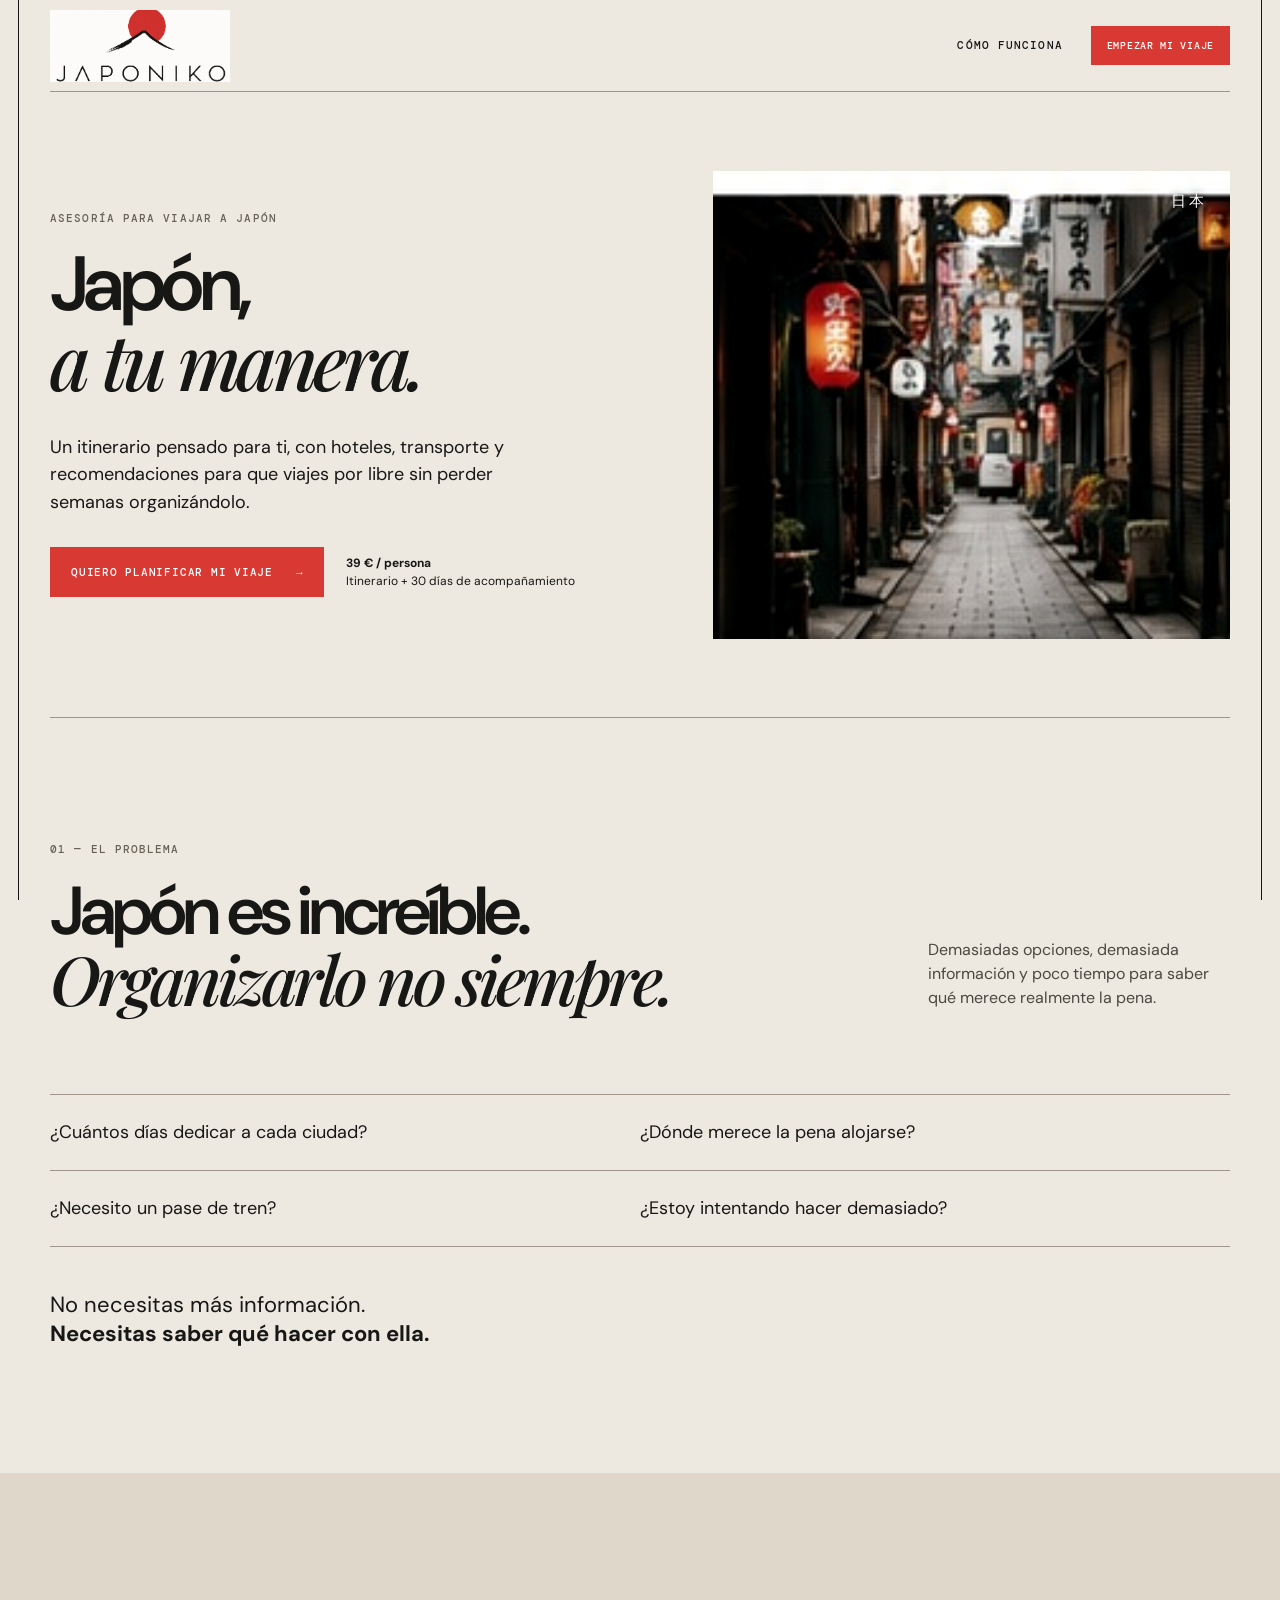
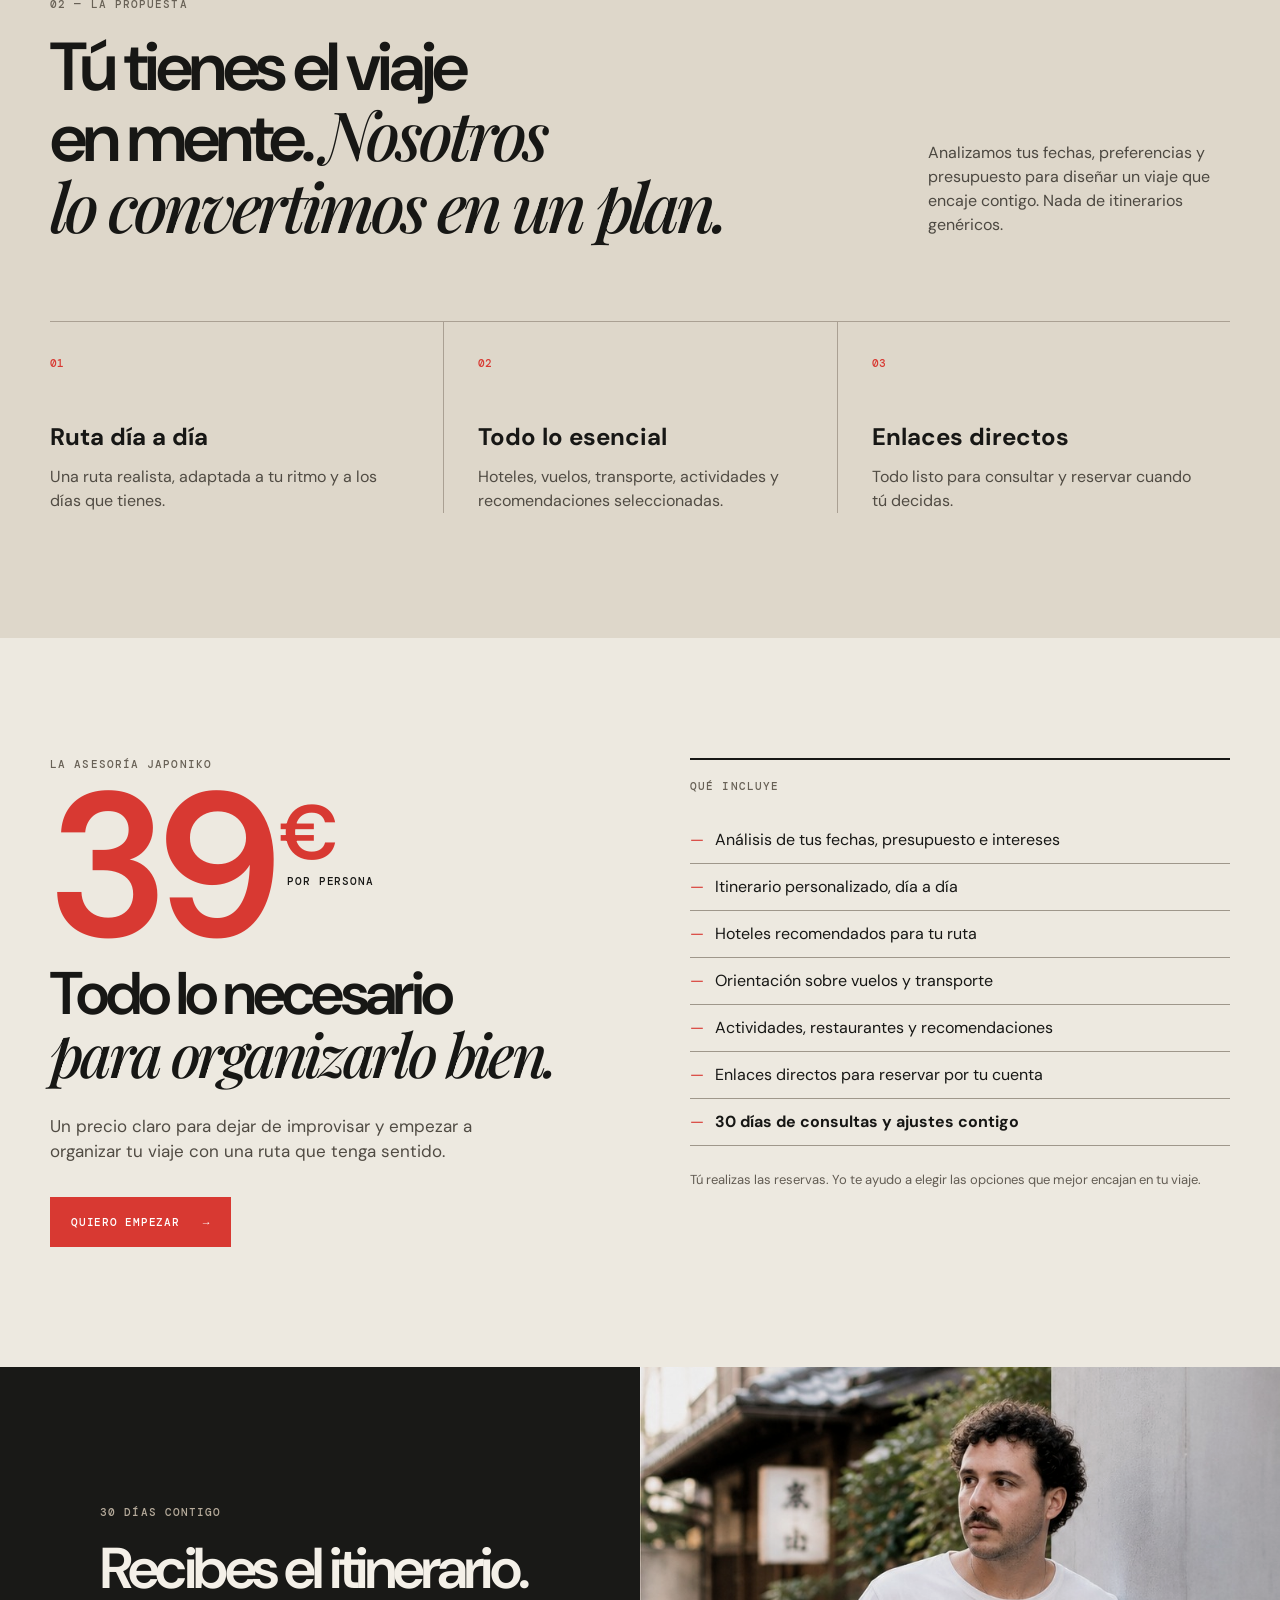
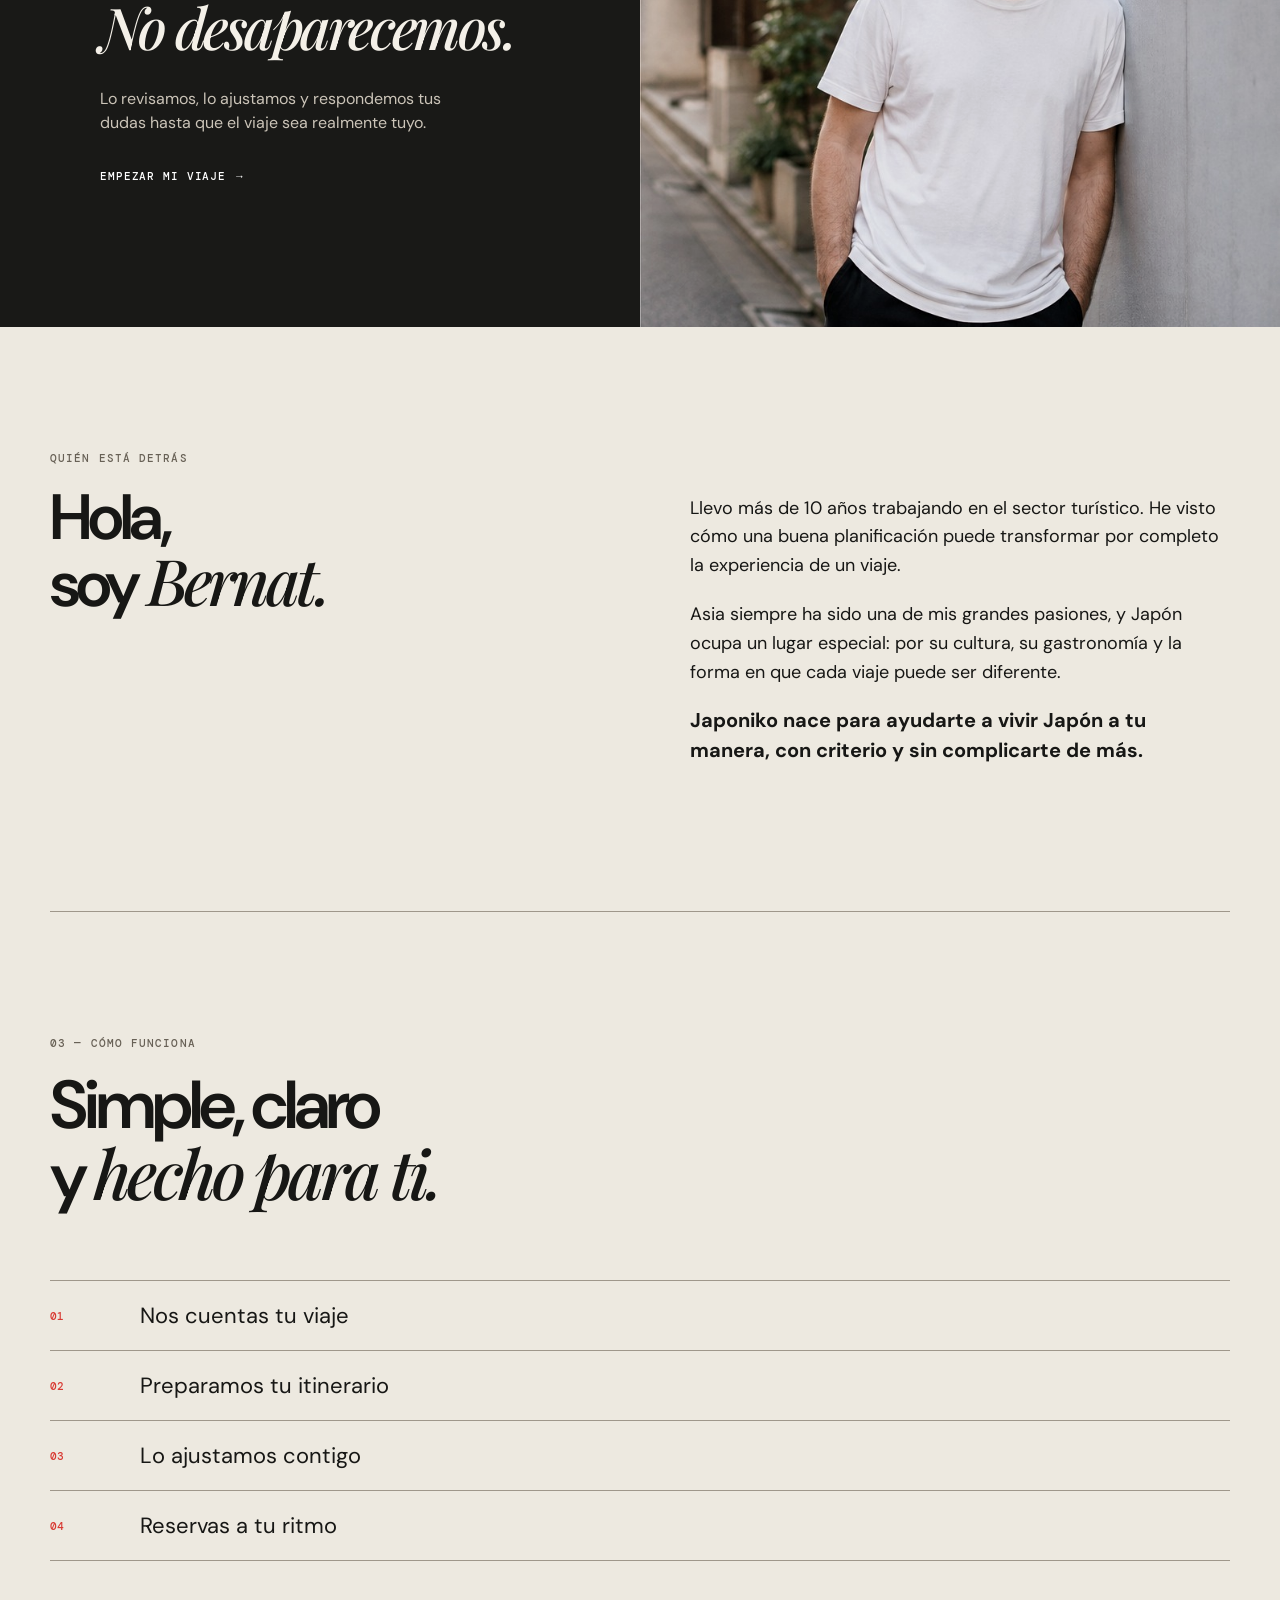
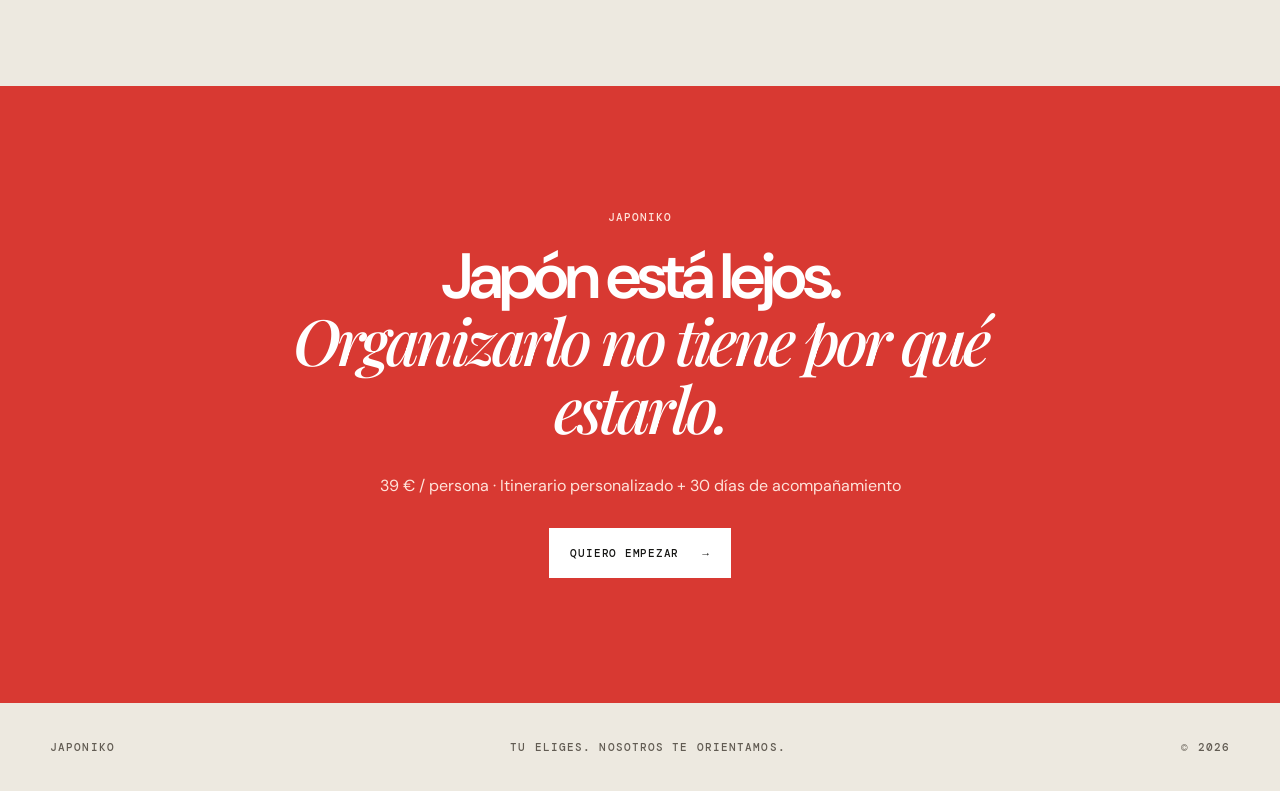
==== index.html @ 1462a83c "Add files via upload" ====
<!doctype html>
<html lang="es">
<head>
  <meta charset="utf-8">
  <meta name="viewport" content="width=device-width, initial-scale=1">
  <meta name="description" content="Japoniko: planificación personalizada para viajar a Japón por libre.">
  <title>Japoniko — Japón, a tu manera</title>
  <link rel="stylesheet" href="style.css">
</head>
<body>
  <header class="site-header">
    <a class="logo" href="#inicio" aria-label="Japoniko, inicio"><span class="logo-window"><img src="assets/images/logo-japoniko.png" alt="Japoniko"></span></a>
    <a class="header-link" href="#como-funciona">Cómo funciona</a>
    <a class="button button-small" href="mailto:info@japoniko.es?subject=Quiero%20planificar%20mi%20viaje">Empezar mi viaje</a>
  </header>

  <main id="inicio">
    <section class="hero">
      <div class="hero-copy">
        <p class="eyebrow">ASESORÍA PARA VIAJAR A JAPÓN</p>
        <h1>Japón,<br><em>a tu manera.</em></h1>
        <p class="intro">Un itinerario pensado para ti, con hoteles, transporte y recomendaciones para que viajes por libre sin perder semanas organizándolo.</p>
        <div class="hero-action">
          <a class="button" href="mailto:info@japoniko.es?subject=Quiero%20planificar%20mi%20viaje">Quiero planificar mi viaje <span>→</span></a>
          <p><strong>39 € / persona</strong><br>Itinerario + 30 días de acompañamiento</p>
        </div>
      </div>
      <div class="hero-art hero-photo">
        <img src="assets/images/calle.jpg" alt="Una calle tradicional de Japón">
        <span>日本</span>
      </div>
    </section>

    <section class="problem section">
      <div class="section-label">01 — EL PROBLEMA</div>
      <div class="split-heading"><h2>Japón es increíble.<br><em>Organizarlo no siempre.</em></h2><p>Demasiadas opciones, demasiada información y poco tiempo para saber qué merece realmente la pena.</p></div>
      <div class="question-list"><span>¿Cuántos días dedicar a cada ciudad?</span><span>¿Dónde merece la pena alojarse?</span><span>¿Necesito un pase de tren?</span><span>¿Estoy intentando hacer demasiado?</span></div>
      <p class="statement">No necesitas más información.<br><strong>Necesitas saber qué hacer con ella.</strong></p>
    </section>

    <section class="section quiet">
      <div class="section-label">02 — LA PROPUESTA</div>
      <div class="split-heading"><h2>Tú tienes el viaje<br>en mente. <em>Nosotros<br>lo convertimos en un plan.</em></h2><p>Analizamos tus fechas, preferencias y presupuesto para diseñar un viaje que encaje contigo. Nada de itinerarios genéricos.</p></div>
      <div class="included">
        <article><b>01</b><h3>Ruta día a día</h3><p>Una ruta realista, adaptada a tu ritmo y a los días que tienes.</p></article>
        <article><b>02</b><h3>Todo lo esencial</h3><p>Hoteles, vuelos, transporte, actividades y recomendaciones seleccionadas.</p></article>
        <article><b>03</b><h3>Enlaces directos</h3><p>Todo listo para consultar y reservar cuando tú decidas.</p></article>
      </div>
    </section>

    <section class="price-detail">
      <div class="price-copy"><p class="section-label">LA ASESORÍA JAPONIKO</p><div class="price-number"><strong>39</strong><span>€<small>por persona</small></span></div><h2>Todo lo necesario<br><em>para organizarlo bien.</em></h2><p>Un precio claro para dejar de improvisar y empezar a organizar tu viaje con una ruta que tenga sentido.</p><a class="button" href="mailto:info@japoniko.es?subject=Quiero%20contratar%20la%20asesoría">Quiero empezar <span>→</span></a></div>
      <div class="price-includes"><p class="eyebrow">QUÉ INCLUYE</p><ul><li>Análisis de tus fechas, presupuesto e intereses</li><li>Itinerario personalizado, día a día</li><li>Hoteles recomendados para tu ruta</li><li>Orientación sobre vuelos y transporte</li><li>Actividades, restaurantes y recomendaciones</li><li>Enlaces directos para reservar por tu cuenta</li><li><strong>30 días de consultas y ajustes contigo</strong></li></ul><p class="fine-print">Tú realizas las reservas. Yo te ayudo a elegir las opciones que mejor encajan en tu viaje.</p></div>
    </section>

    <section class="support">
      <div class="support-copy"><p class="eyebrow">30 DÍAS CONTIGO</p><h2>Recibes el itinerario.<br><em>No desaparecemos.</em></h2><p>Lo revisamos, lo ajustamos y respondemos tus dudas hasta que el viaje sea realmente tuyo.</p><a class="text-link" href="mailto:info@japoniko.es?subject=Quiero%20planificar%20mi%20viaje">Empezar mi viaje →</a></div>
      <img src="assets/images/bernat.jpg" alt="Bernat, fundador de Japoniko, en Japón">
    </section>

    <section class="about section">
      <div><p class="section-label">QUIÉN ESTÁ DETRÁS</p><h2>Hola,<br>soy <em>Bernat.</em></h2></div>
      <div class="about-text"><p>Llevo más de 10 años trabajando en el sector turístico. He visto cómo una buena planificación puede transformar por completo la experiencia de un viaje.</p><p>Asia siempre ha sido una de mis grandes pasiones, y Japón ocupa un lugar especial: por su cultura, su gastronomía y la forma en que cada viaje puede ser diferente.</p><p><strong>Japoniko nace para ayudarte a vivir Japón a tu manera, con criterio y sin complicarte de más.</strong></p></div>
    </section>

    <section class="section process" id="como-funciona">
      <div class="section-label">03 — CÓMO FUNCIONA</div>
      <h2>Simple, claro<br>y <em>hecho para ti.</em></h2>
      <ol><li><b>01</b><span>Nos cuentas tu viaje</span></li><li><b>02</b><span>Preparamos tu itinerario</span></li><li><b>03</b><span>Lo ajustamos contigo</span></li><li><b>04</b><span>Reservas a tu ritmo</span></li></ol>
    </section>

    <section class="final-cta">
      <p class="eyebrow">JAPONIKO</p><h2>Japón está lejos.<br><em>Organizarlo no tiene por qué estarlo.</em></h2><p>39 € / persona · Itinerario personalizado + 30 días de acompañamiento</p><a class="button button-light" href="mailto:info@japoniko.es?subject=Quiero%20empezar%20mi%20viaje">Quiero empezar <span>→</span></a>
    </section>
  </main>

  <footer><span>JAPONIKO</span><span>Tu eliges. Nosotros te orientamos.</span><span>© 2026</span></footer>
</body>
</html>
---- style.css ----
@import url('https://fonts.googleapis.com/css2?family=DM+Mono:wght@400;500&family=DM+Sans:wght@400;500;600;700&family=Playfair+Display:ital,wght@0,500;0,600;1,500;1,600&display=swap');
:root{--ink:#171715;--paper:#ede9e0;--warm:#ded7ca;--red:#d83932;--line:#c9c0b2;--max:1180px}*{box-sizing:border-box}html{scroll-behavior:smooth}body{margin:0;background:var(--paper);color:var(--ink);font-family:'DM Sans',sans-serif;line-height:1.5}.site-header{height:92px;max-width:var(--max);margin:auto;display:flex;align-items:center;justify-content:space-between;border-bottom:1px solid var(--line)}.logo{width:180px;height:72px;display:block}.logo-window{display:block;width:180px;height:72px;overflow:hidden;position:relative}.logo img{position:absolute;width:220px;max-width:none;left:-20px;top:-67px}.header-link,.eyebrow,.section-label,footer{font:500 11px/1.2 'DM Mono',monospace;letter-spacing:.1em;text-transform:uppercase}.header-link{color:var(--ink);text-decoration:none;margin-left:auto;margin-right:28px}.button{display:inline-flex;gap:23px;align-items:center;background:var(--red);color:#fff;text-decoration:none;text-transform:uppercase;font:500 11px 'DM Mono',monospace;letter-spacing:.07em;padding:17px 20px;border:1px solid var(--red);transition:.2s}.button:hover{background:#b92e29}.button-small{padding:12px 15px;font-size:10px}.hero{max-width:var(--max);margin:auto;min-height:625px;display:grid;grid-template-columns:1.06fr .94fr;align-items:center;gap:80px}.eyebrow,.section-label{color:#686156;margin:0 0 22px}.hero h1,h2{font-size:clamp(48px,6vw,88px);line-height:.98;letter-spacing:-.06em;margin:0;font-weight:600}.hero h1 em,h2 em{font-family:'Playfair Display',serif;font-weight:500}.intro{font-size:18px;line-height:1.55;max-width:510px;margin:30px 0}.hero-action{display:flex;gap:22px;align-items:center}.hero-action p{font-size:12px;line-height:1.55;margin:0}.hero-art{height:468px;background:#d7cec0;position:relative;overflow:hidden}.sun{position:absolute;width:238px;height:238px;border-radius:50%;background:var(--red);right:92px;top:81px}.mountain{position:absolute;bottom:-45px;background:var(--ink);clip-path:polygon(0 100%,48% 17%,58% 27%,100% 100%)}.mountain-back{width:530px;height:280px;left:-10px;opacity:.72}.mountain-front{width:500px;height:250px;right:-45px;opacity:.97}.hero-art p{position:absolute;right:24px;top:23px;font:400 16px 'DM Mono';letter-spacing:.2em;color:#5f584f}.section{max-width:var(--max);margin:auto;padding:125px 0}.problem{border-top:1px solid var(--line)}.split-heading{display:grid;grid-template-columns:1.45fr .55fr;gap:80px;align-items:end}.split-heading h2{font-size:clamp(42px,5.3vw,72px)}.split-heading>p{font-size:16px;margin:0 0 6px;color:#4c4841}.question-list{display:grid;grid-template-columns:1fr 1fr;margin:78px 0 44px;border-top:1px solid var(--line)}.question-list span{font-size:18px;padding:24px 0;border-bottom:1px solid var(--line)}.question-list span:nth-child(odd){padding-right:25px}.statement{font-size:22px;line-height:1.3;margin:0}.quiet{max-width:none;padding-left:max(calc((100% - var(--max))/2),32px);padding-right:max(calc((100% - var(--max))/2),32px);background:var(--warm)}.included{display:grid;grid-template-columns:repeat(3,1fr);margin-top:78px;border-top:1px solid #bfb5a5}.included article{padding:28px 34px 0 0}.included article+article{padding-left:34px;border-left:1px solid #bfb5a5}.included b,.process b{font:500 11px 'DM Mono';color:var(--red)}.included h3{font-size:24px;margin:45px 0 10px}.included p{color:#504b43;margin:0}.support{display:grid;grid-template-columns:1fr 1fr;background:#191917;color:#f4f0e8;min-height:560px}.support-copy{align-self:center;max-width:590px;justify-self:end;width:100%;padding:76px 95px 76px max(32px,calc((100vw - var(--max))/2))}.support .eyebrow{color:#b6ab9b}.support h2{font-size:clamp(42px,4.5vw,65px)}.support-copy>p:not(.eyebrow){max-width:390px;color:#cbc4b8;margin:28px 0}.text-link{color:#fff;text-decoration:none;font:500 11px 'DM Mono';text-transform:uppercase;letter-spacing:.08em}.support img{width:100%;height:560px;object-fit:cover;filter:saturate(.78) contrast(1.05)}.process h2{font-size:clamp(42px,5.3vw,72px)}.process ol{list-style:none;padding:0;margin:70px 0 0;border-top:1px solid var(--line)}.process li{display:grid;grid-template-columns:90px 1fr;align-items:center;border-bottom:1px solid var(--line);padding:18px 0}.process li span{font-size:22px}.final-cta{text-align:center;background:var(--red);color:#fff;padding:125px 25px}.final-cta .eyebrow{color:#ffe3da}.final-cta h2{font-size:clamp(42px,5vw,72px);max-width:850px;margin:auto}.final-cta>p:not(.eyebrow){margin:30px auto;color:#ffe3da}.button-light{background:#fff;color:var(--ink);border-color:#fff}.button-light:hover{background:#ede9e0;border-color:#ede9e0}footer{max-width:var(--max);margin:auto;height:88px;display:flex;align-items:center;justify-content:space-between;color:#625c53}@media(max-width:800px){.site-header{height:74px;margin:0 20px}.logo,.logo-window{width:135px}.logo img{width:170px;left:-17px;top:-51px}.header-link{display:none}.hero{grid-template-columns:1fr;gap:35px;padding:65px 25px}.hero-art{height:330px;grid-row:1}.hero-copy{grid-row:2}.split-heading{grid-template-columns:1fr;gap:26px}.section{padding:80px 25px}.quiet{padding:80px 25px}.question-list{grid-template-columns:1fr;margin-top:50px}.question-list span:nth-child(odd){padding-right:0}.included{grid-template-columns:1fr;margin-top:50px}.included article,.included article+article{padding:25px 0;border-left:0;border-bottom:1px solid #bfb5a5}.included h3{margin-top:25px}.support{grid-template-columns:1fr}.support-copy{padding:80px 25px}.support img{height:420px}.process ol{margin-top:48px}.final-cta{padding:85px 25px}footer{height:auto;gap:15px;align-items:flex-start;flex-direction:column;padding:28px 25px}.hero-action{align-items:flex-start;flex-direction:column}.sun{right:20%;top:55px}.mountain-back{left:-100px}}
:root{--ink:#171715}
.price-detail{max-width:var(--max);margin:auto;padding:120px 0;display:grid;grid-template-columns:1fr 1fr;gap:100px}.price-detail h2{font-size:clamp(42px,4.7vw,67px)}.price-copy>p:not(.section-label){max-width:430px;font-size:17px;margin:26px 0 32px;color:#504b43}.price-includes{border-top:2px solid var(--ink);padding-top:20px}.price-includes ul{list-style:none;padding:0;margin:24px 0}.price-includes li{padding:11px 0 11px 25px;border-bottom:1px solid var(--line);position:relative}.price-includes li:before{content:'—';position:absolute;left:0;color:var(--red)}.fine-print{font-size:13px;color:#625c53;margin:22px 0 0}.about{display:grid;grid-template-columns:1fr 1fr;gap:100px;border-bottom:1px solid var(--line)}.about h2{font-size:clamp(48px,5vw,70px)}.about-text{padding-top:42px}.about-text p{font-size:18px;line-height:1.6;margin:0 0 20px}.about-text strong{font-size:20px;line-height:1.4}@media(max-width:800px){.price-detail,.about{grid-template-columns:1fr;gap:45px;padding:80px 25px}.about-text{padding-top:0}.about{gap:20px}}
:root{--line:#9f978b}.included{border-color:#aaa093}.included article+article{border-color:#aaa093}.form{border-color:#9f978b}
:root{--line:#9f978b}.hero-photo{background:#1b1a18}.hero-photo img{width:100%;height:100%;object-fit:cover;filter:saturate(.72) contrast(1.08)}.hero-photo span{position:absolute;right:23px;top:20px;color:#fff;font:400 15px 'DM Mono',monospace;letter-spacing:.2em;text-shadow:0 1px 8px #000}.hero-photo .sun,.hero-photo .mountain,.hero-photo p{display:none}
:root{--red:#d83932}.price-number{display:flex;align-items:flex-start;margin:0 0 24px;color:var(--red);line-height:.72;letter-spacing:-.09em}.price-number strong{font-size:clamp(130px,16vw,220px);font-weight:600}.price-number span{font-size:clamp(52px,6vw,82px);font-weight:600;padding-top:13px;letter-spacing:-.07em}.price-number small{display:block;margin:13px 0 0 8px;color:var(--ink);font:500 11px 'DM Mono',monospace;letter-spacing:.08em;text-transform:uppercase;white-space:nowrap}@media(max-width:800px){.price-number strong{font-size:150px}.price-number span{font-size:62px}.price-number small{font-size:10px;margin-left:3px}}
:root{--edge-black:#11110f}body::before,body::after{content:'';position:fixed;z-index:20;top:0;bottom:0;width:1px;background:var(--ink);pointer-events:none}body::before{left:18px;box-shadow:0 180px 0 -3px var(--red),0 620px 0 -3px var(--red),0 1060px 0 -3px var(--red)}body::after{right:18px;box-shadow:0 360px 0 -3px var(--red),0 830px 0 -3px var(--red),0 1280px 0 -3px var(--red)}@media(max-width:800px){body::before{left:8px}body::after{right:8px}}
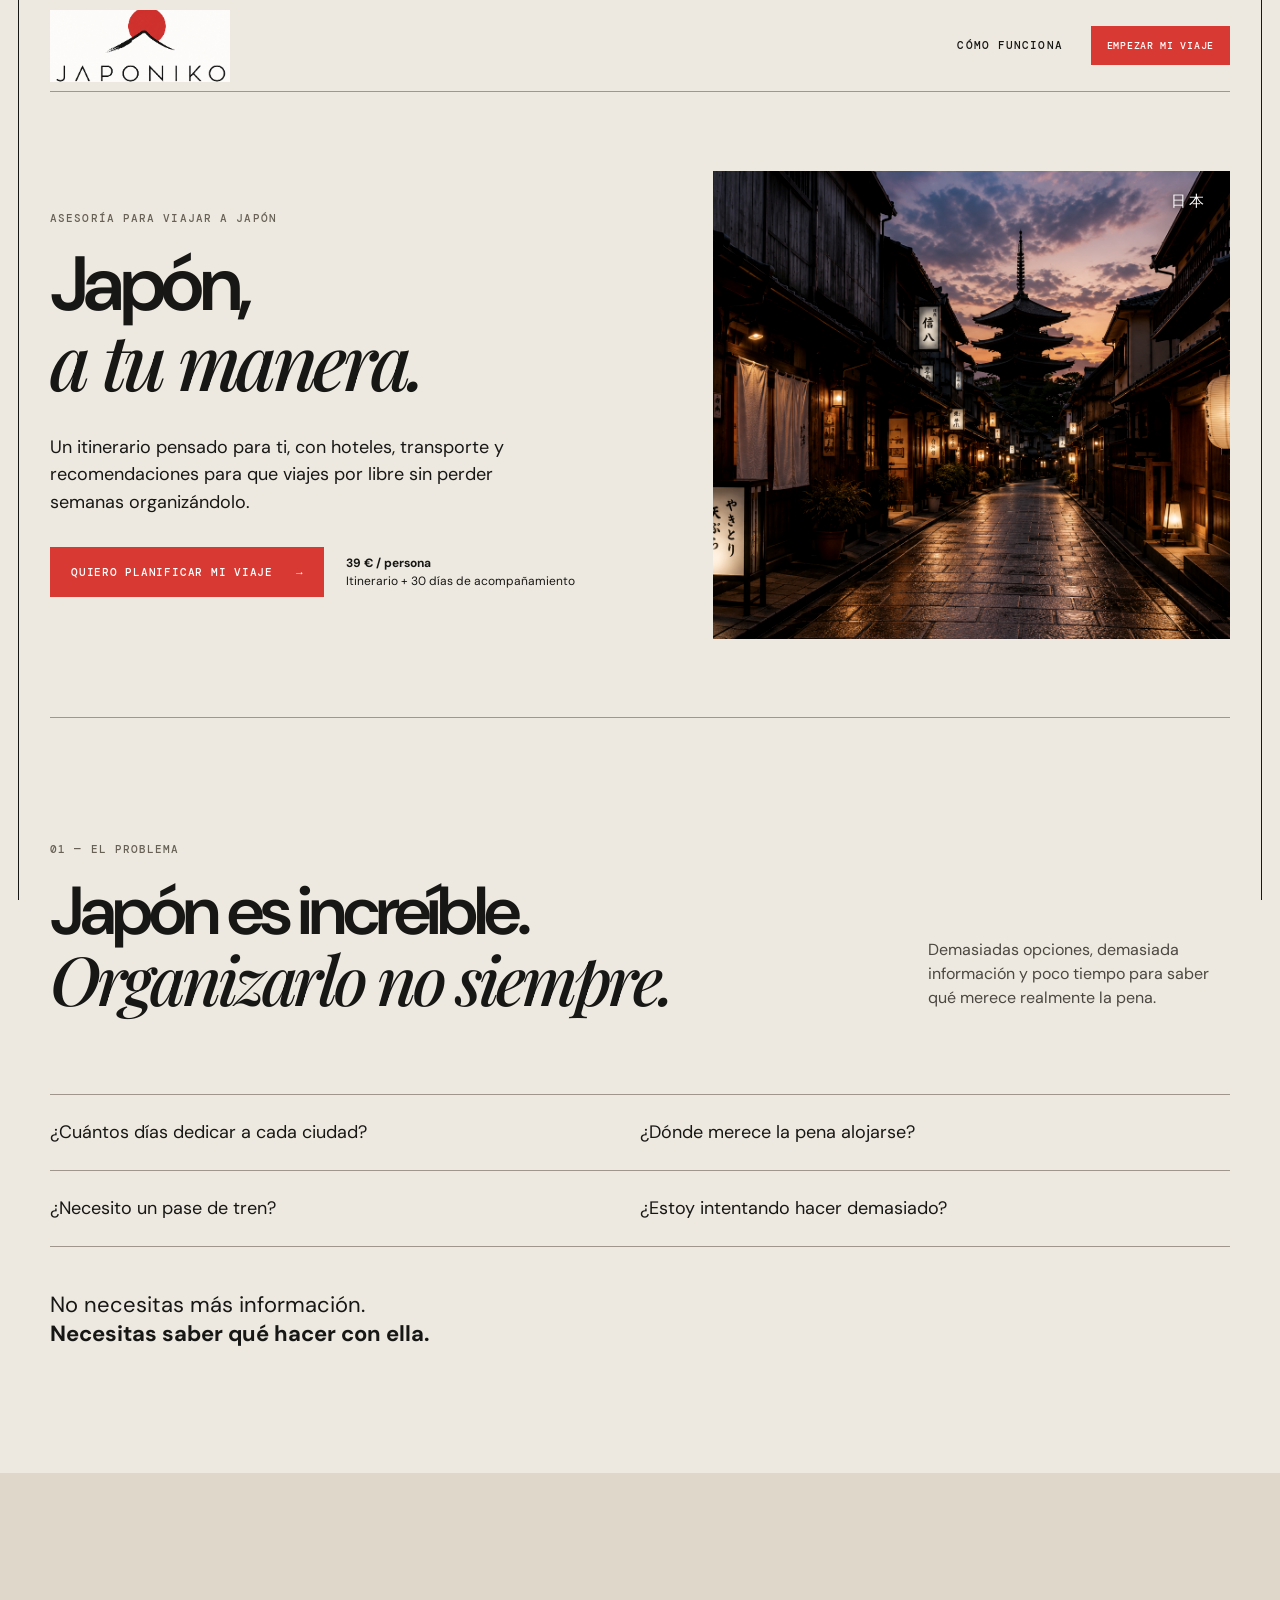
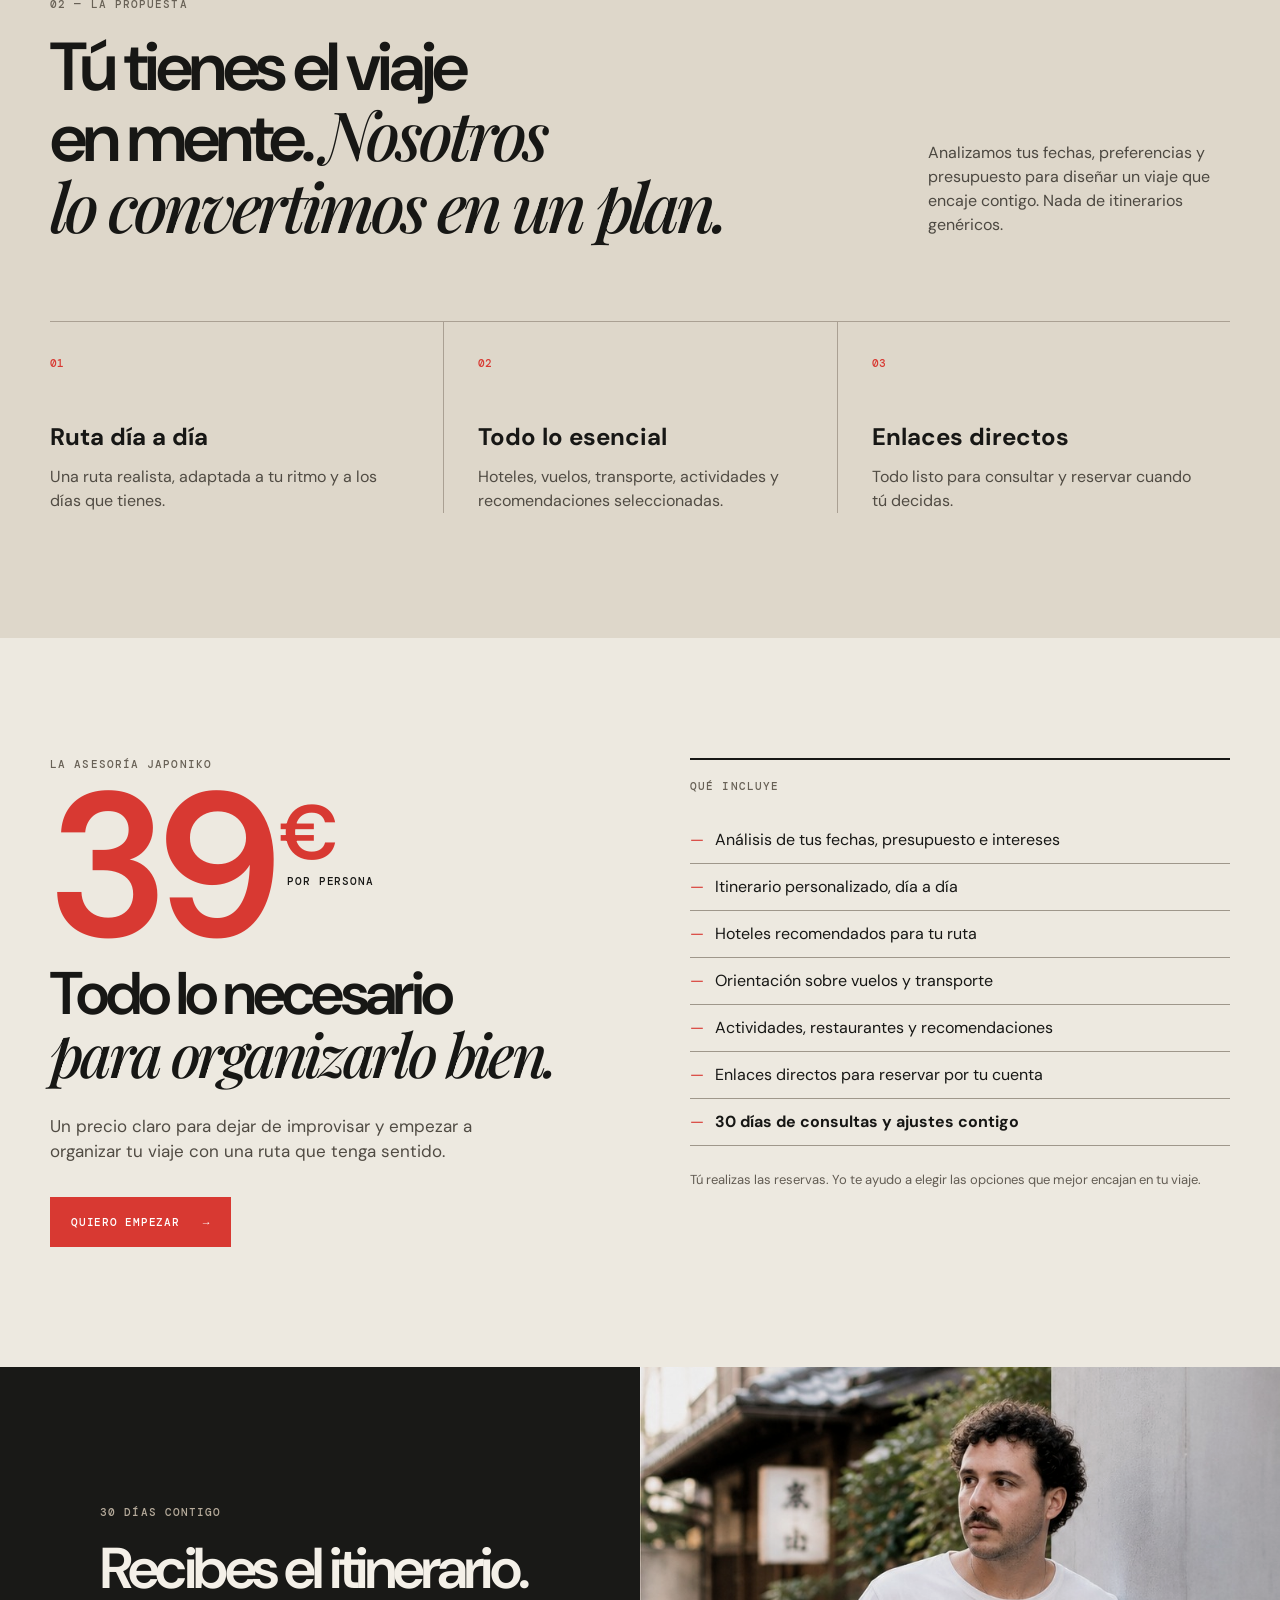
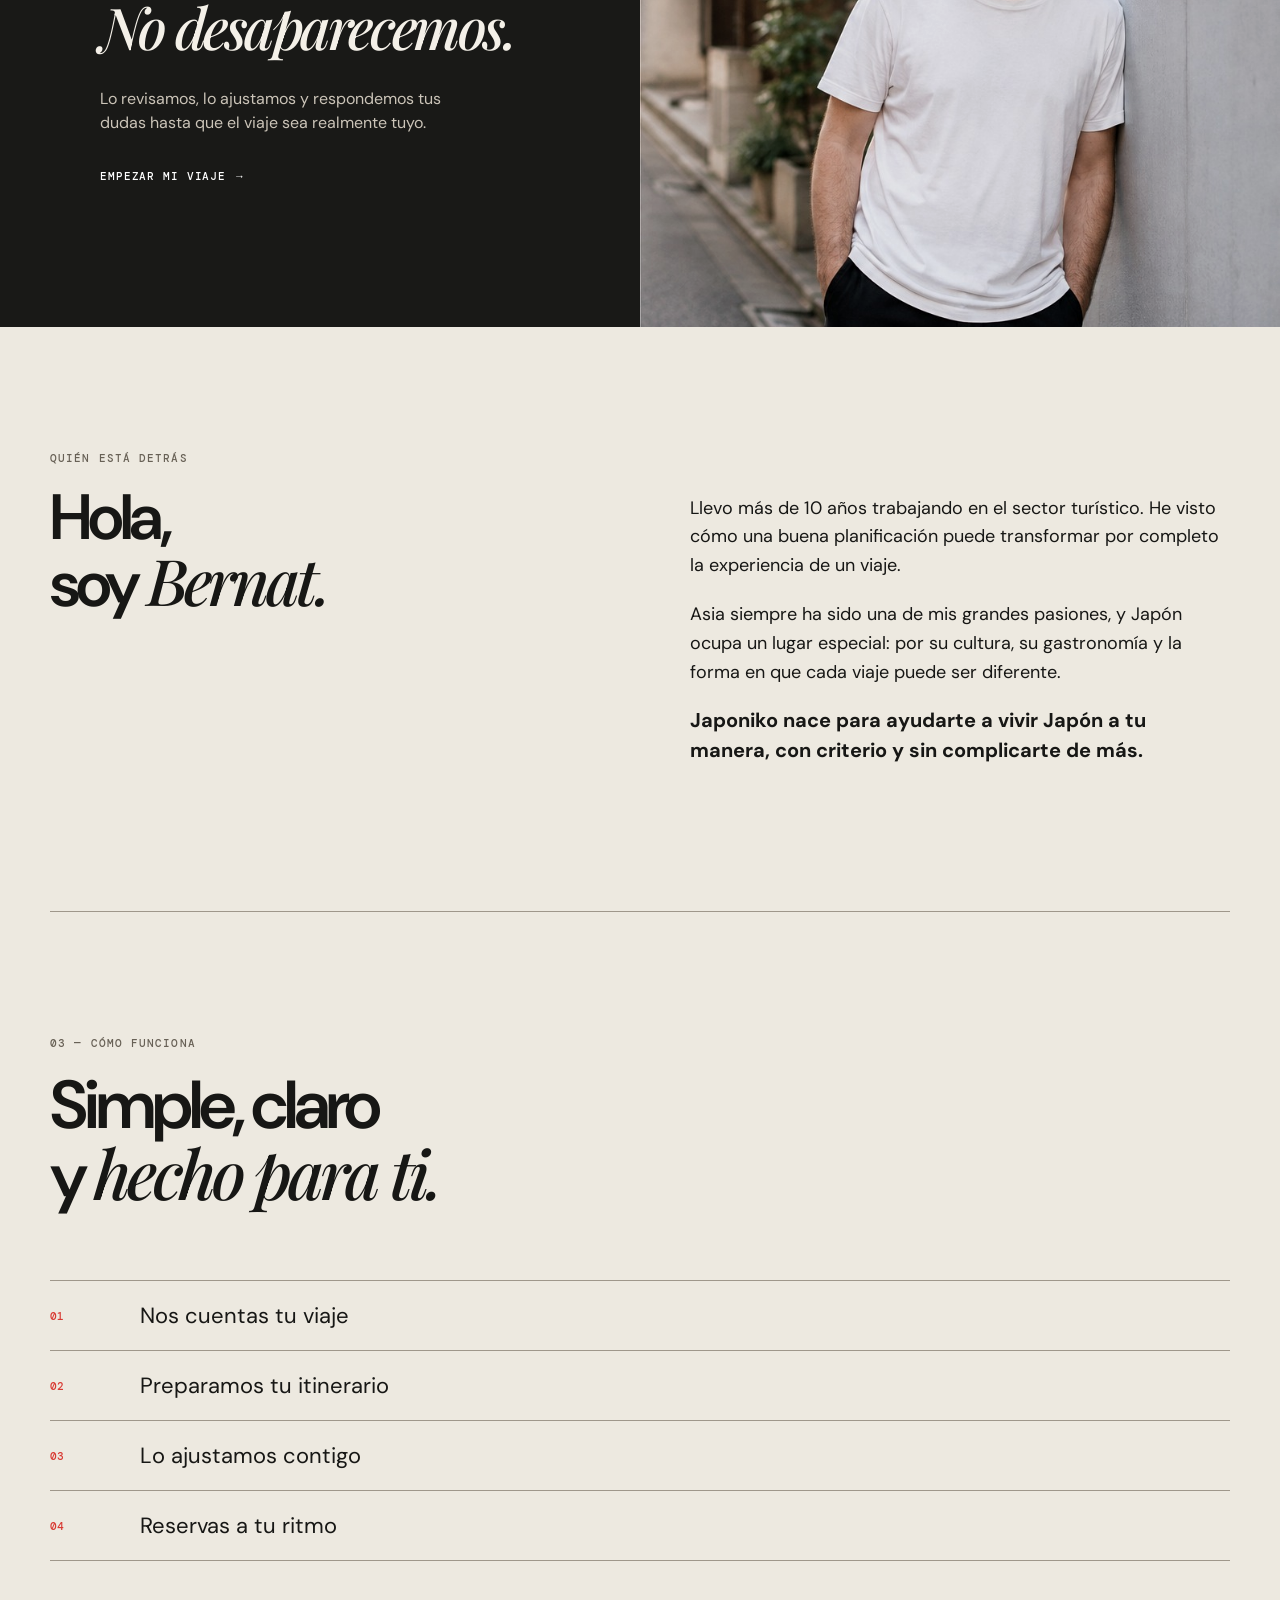
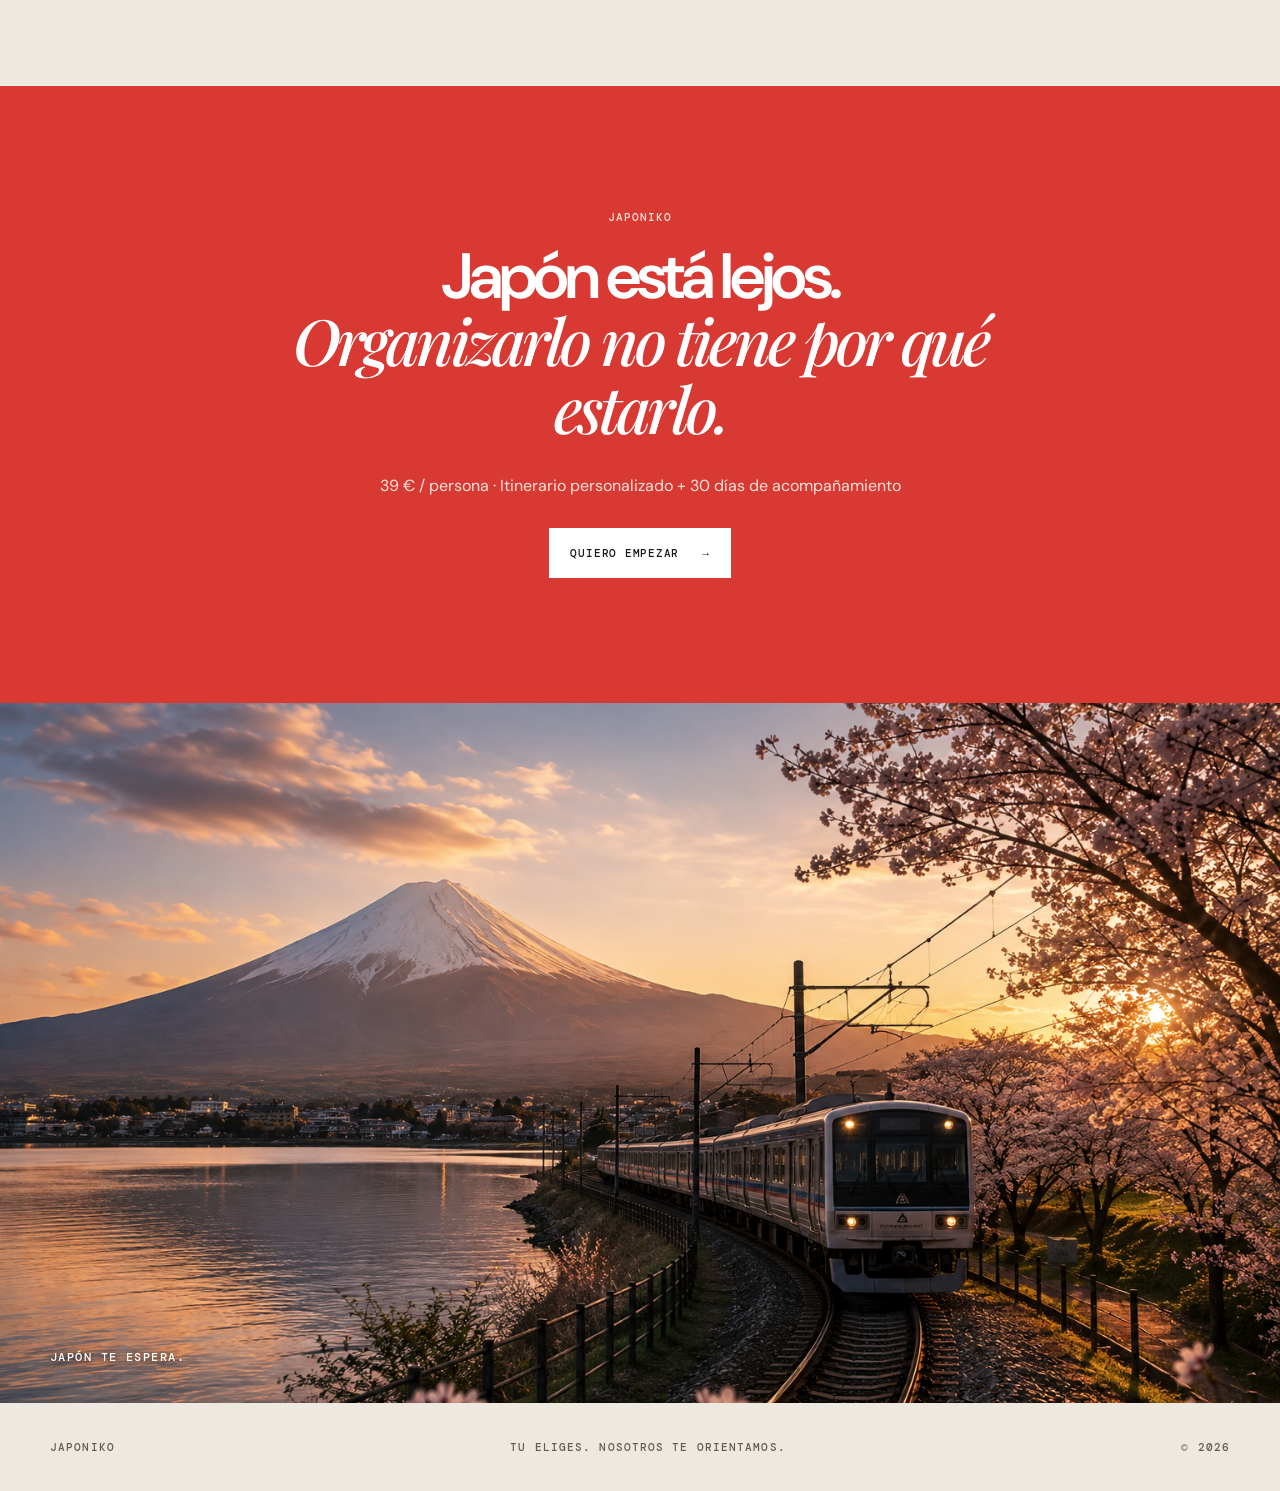
==== commit 15e37441: "Add files via upload" ====
--- a/index.html
+++ b/index.html
@@ -26,7 +26,7 @@
         </div>
       </div>
       <div class="hero-art hero-photo">
-        <img src="assets/images/calle.jpg" alt="Una calle tradicional de Japón">
+        <img src="assets/images/kyoto-street.png" alt="Calle tradicional de Kioto al atardecer">
         <span>日本</span>
       </div>
     </section>
@@ -72,6 +72,8 @@
     <section class="final-cta">
       <p class="eyebrow">JAPONIKO</p><h2>Japón está lejos.<br><em>Organizarlo no tiene por qué estarlo.</em></h2><p>39 € / persona · Itinerario personalizado + 30 días de acompañamiento</p><a class="button button-light" href="mailto:info@japoniko.es?subject=Quiero%20empezar%20mi%20viaje">Quiero empezar <span>→</span></a>
     </section>
+
+    <figure class="closing-image"><img src="assets/images/fuji-sakura.png" alt="Monte Fuji, cerezos en flor y un tren al atardecer"><figcaption>Japón te espera.</figcaption></figure>
   </main>
 
   <footer><span>JAPONIKO</span><span>Tu eliges. Nosotros te orientamos.</span><span>© 2026</span></footer>
--- a/style.css
+++ b/style.css
@@ -6,3 +6,4 @@
 :root{--line:#9f978b}.hero-photo{background:#1b1a18}.hero-photo img{width:100%;height:100%;object-fit:cover;filter:saturate(.72) contrast(1.08)}.hero-photo span{position:absolute;right:23px;top:20px;color:#fff;font:400 15px 'DM Mono',monospace;letter-spacing:.2em;text-shadow:0 1px 8px #000}.hero-photo .sun,.hero-photo .mountain,.hero-photo p{display:none}
 :root{--red:#d83932}.price-number{display:flex;align-items:flex-start;margin:0 0 24px;color:var(--red);line-height:.72;letter-spacing:-.09em}.price-number strong{font-size:clamp(130px,16vw,220px);font-weight:600}.price-number span{font-size:clamp(52px,6vw,82px);font-weight:600;padding-top:13px;letter-spacing:-.07em}.price-number small{display:block;margin:13px 0 0 8px;color:var(--ink);font:500 11px 'DM Mono',monospace;letter-spacing:.08em;text-transform:uppercase;white-space:nowrap}@media(max-width:800px){.price-number strong{font-size:150px}.price-number span{font-size:62px}.price-number small{font-size:10px;margin-left:3px}}
 :root{--edge-black:#11110f}body::before,body::after{content:'';position:fixed;z-index:20;top:0;bottom:0;width:1px;background:var(--ink);pointer-events:none}body::before{left:18px;box-shadow:0 180px 0 -3px var(--red),0 620px 0 -3px var(--red),0 1060px 0 -3px var(--red)}body::after{right:18px;box-shadow:0 360px 0 -3px var(--red),0 830px 0 -3px var(--red),0 1280px 0 -3px var(--red)}@media(max-width:800px){body::before{left:8px}body::after{right:8px}}
+.closing-image{margin:0;position:relative;height:min(62vw,700px);overflow:hidden;background:#171715}.closing-image img{width:100%;height:100%;object-fit:cover;display:block;filter:saturate(.85) contrast(1.04)}.closing-image figcaption{position:absolute;left:max(32px,calc((100% - var(--max))/2));bottom:38px;color:#fff;font:500 12px 'DM Mono',monospace;letter-spacing:.12em;text-transform:uppercase;text-shadow:0 1px 8px #000}@media(max-width:800px){.closing-image{height:370px}.closing-image figcaption{left:25px;bottom:25px}}
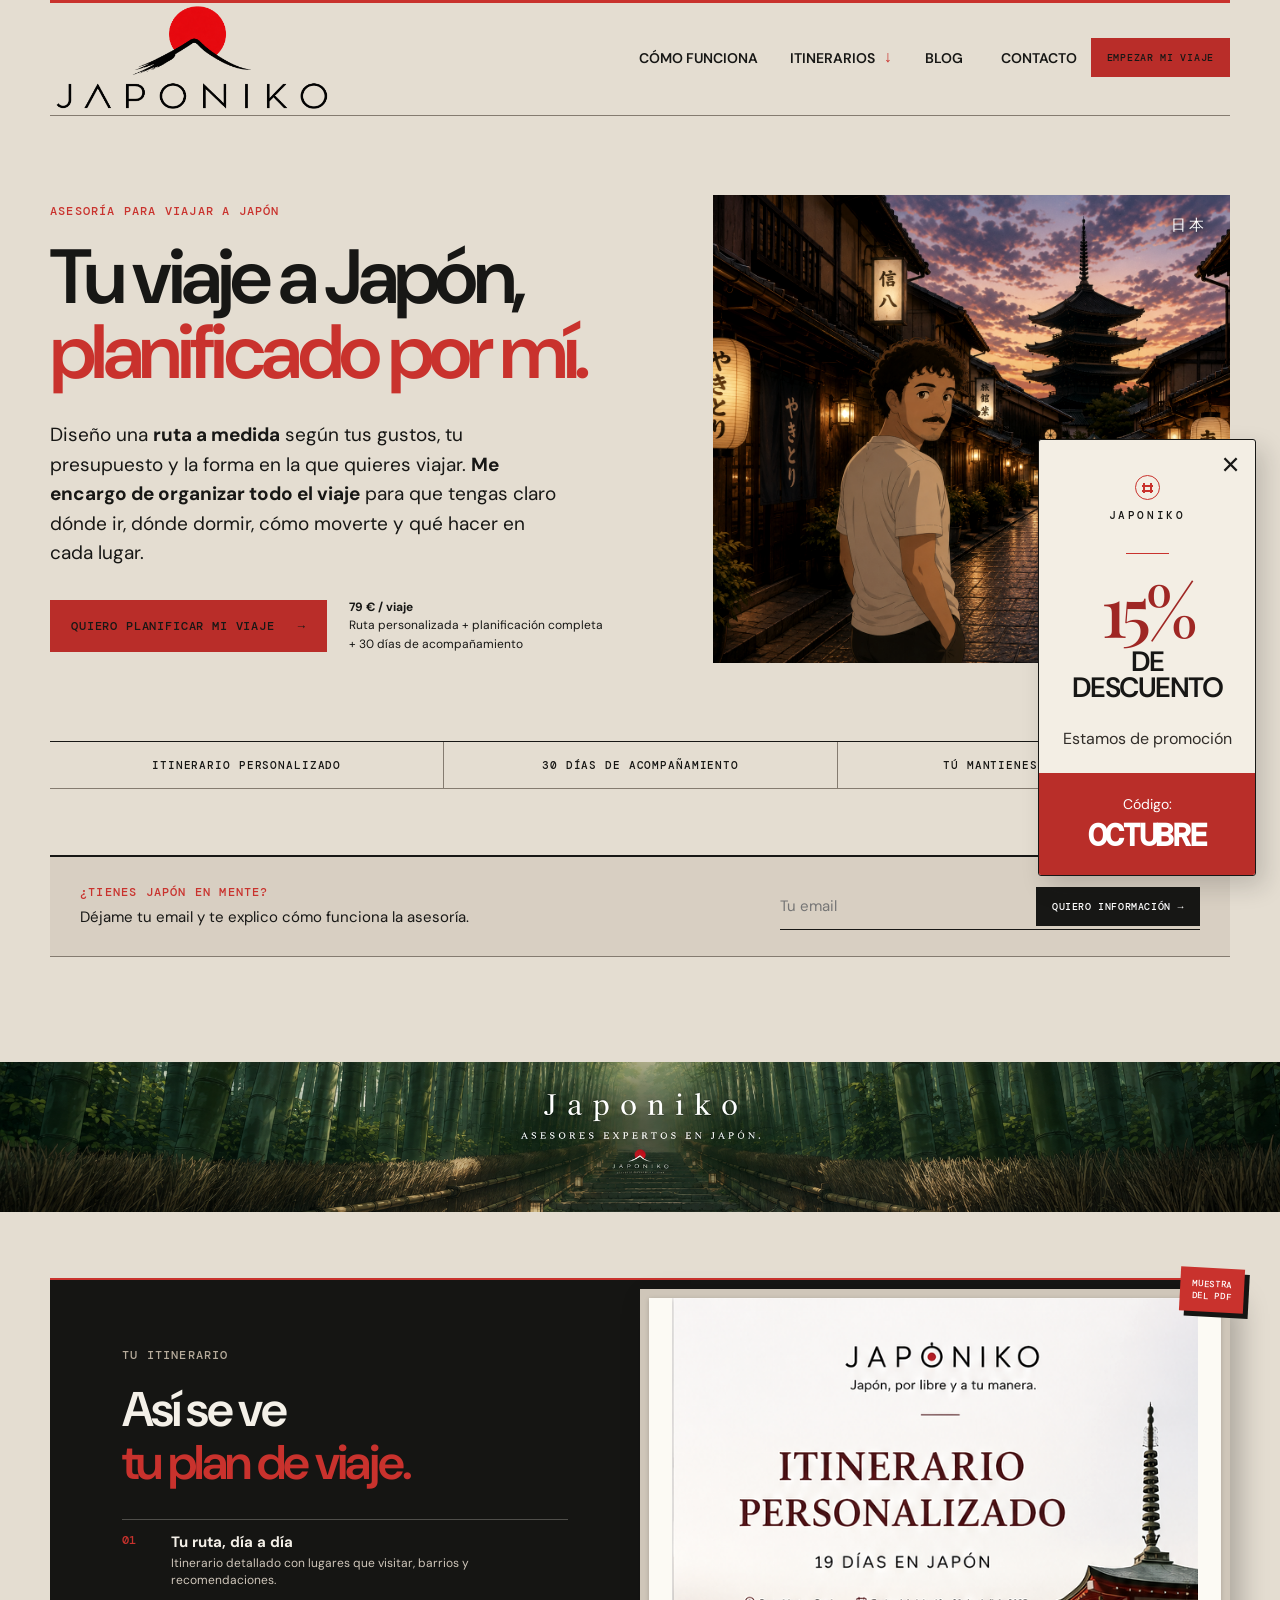
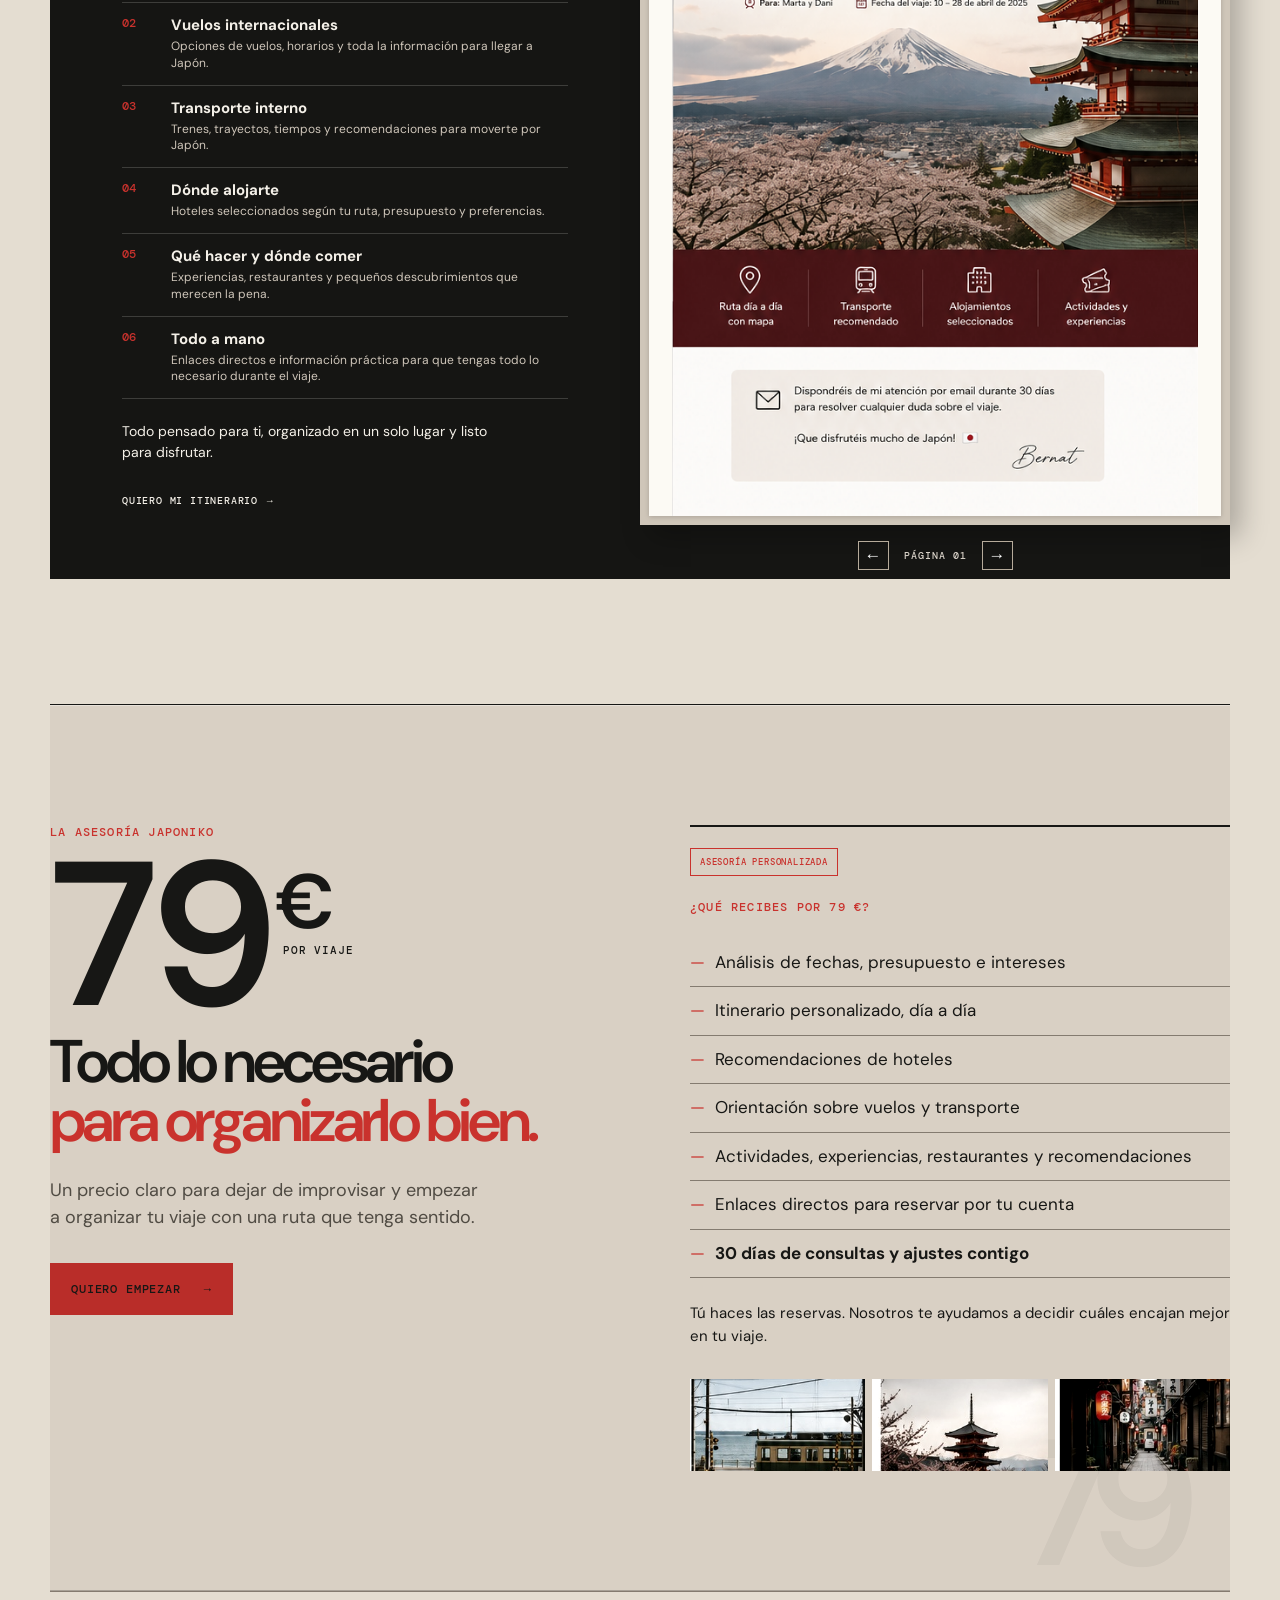
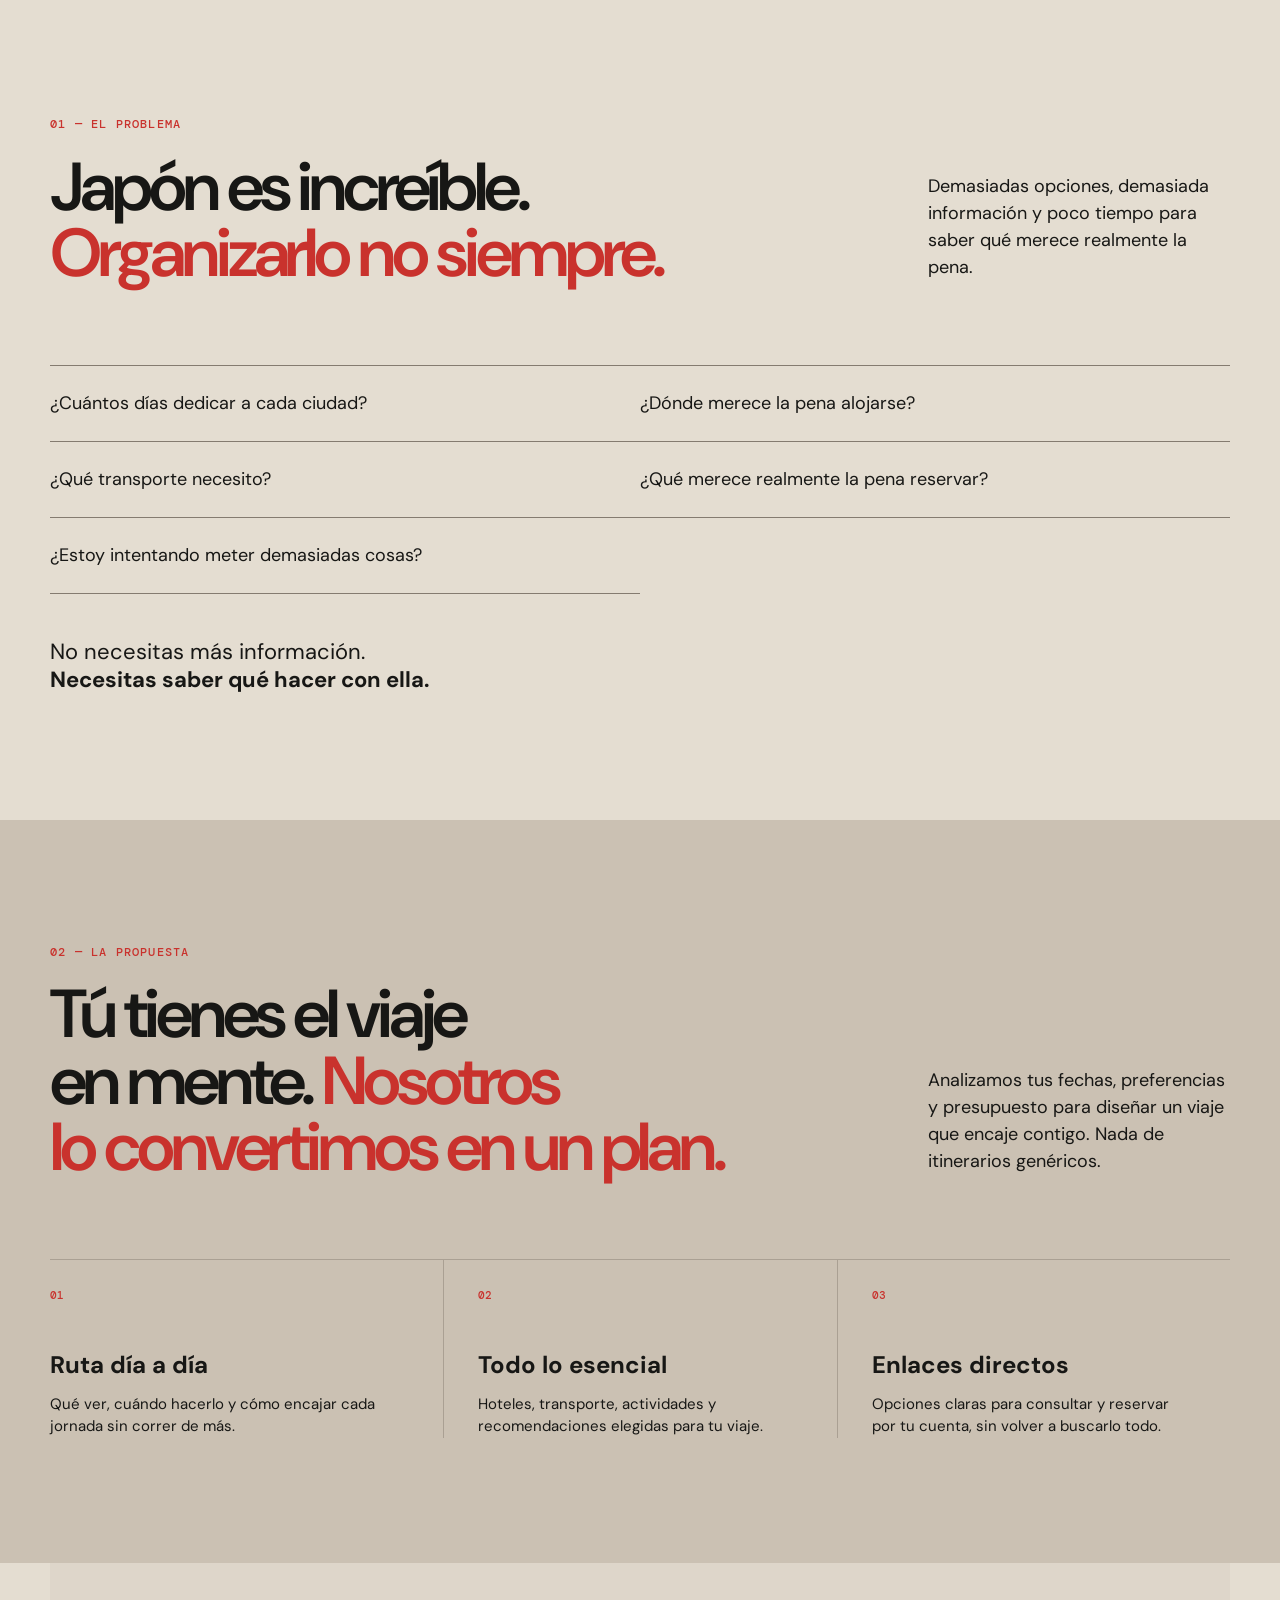
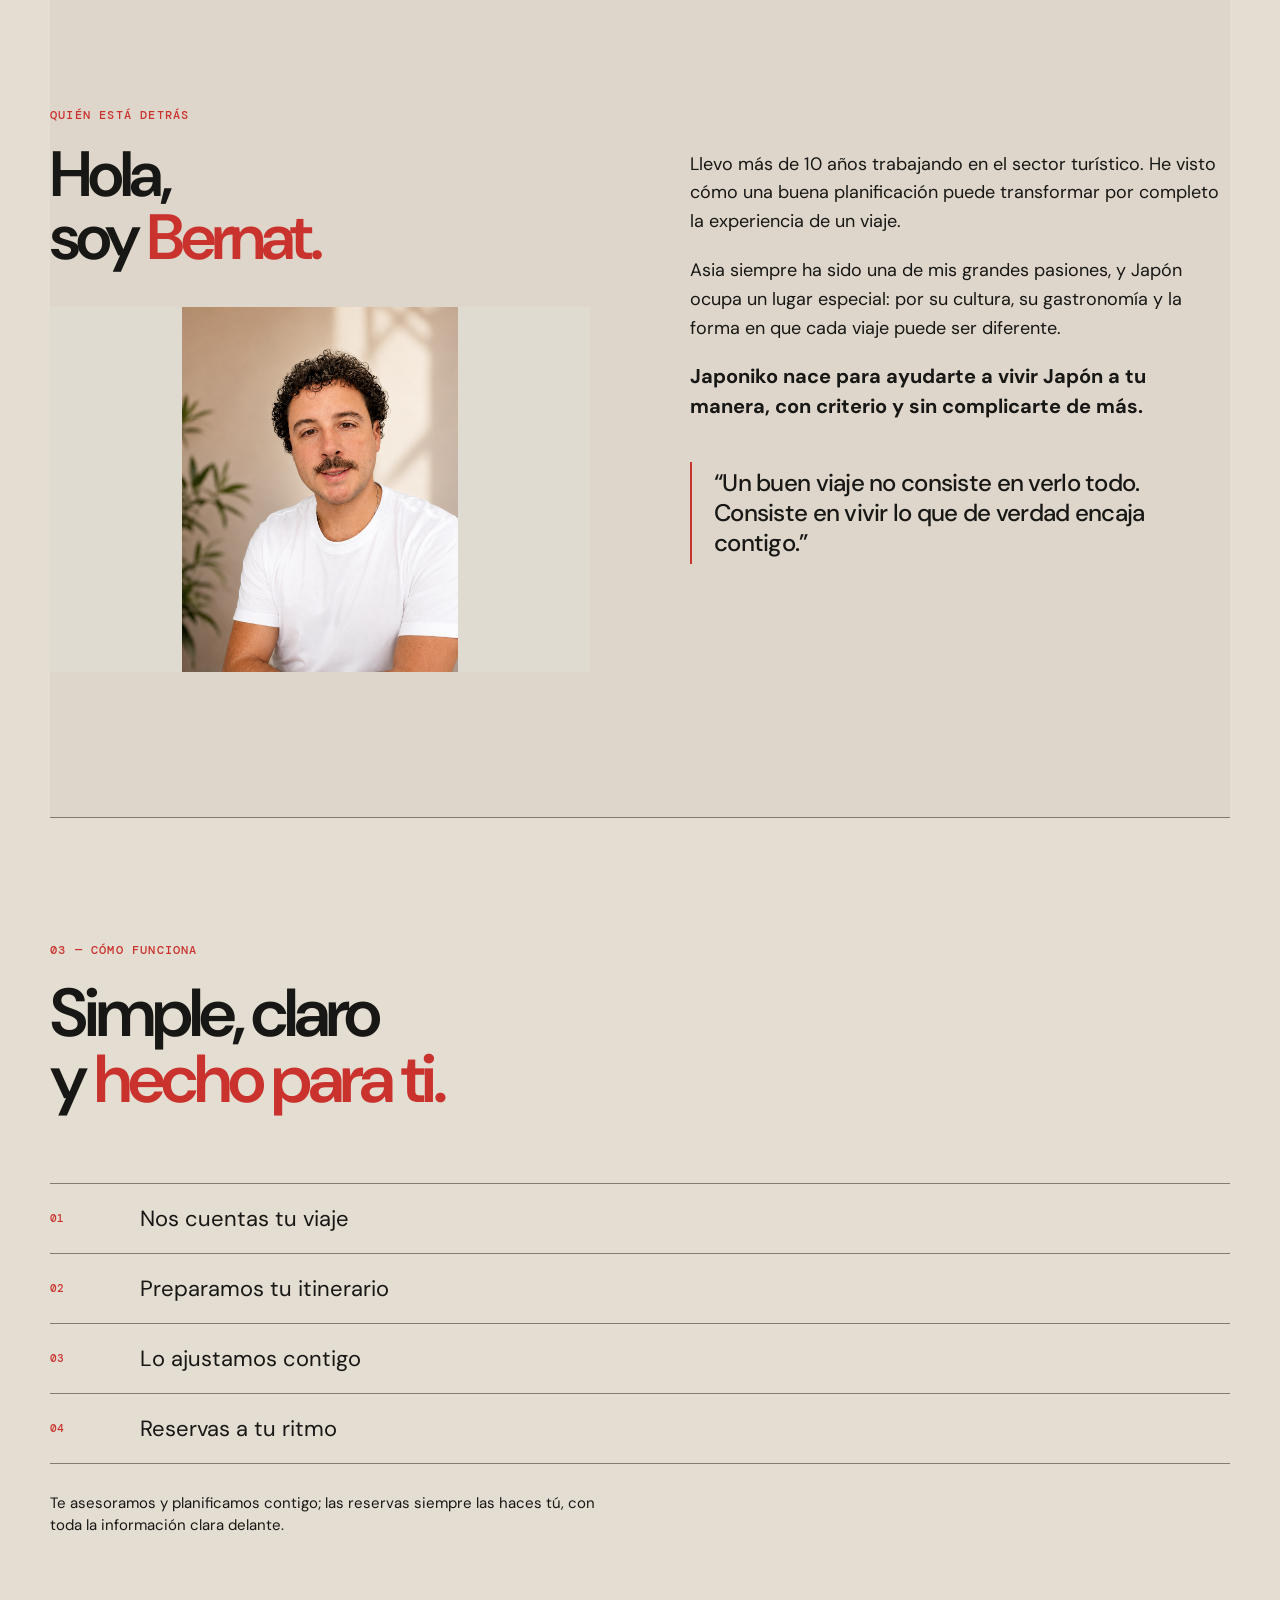
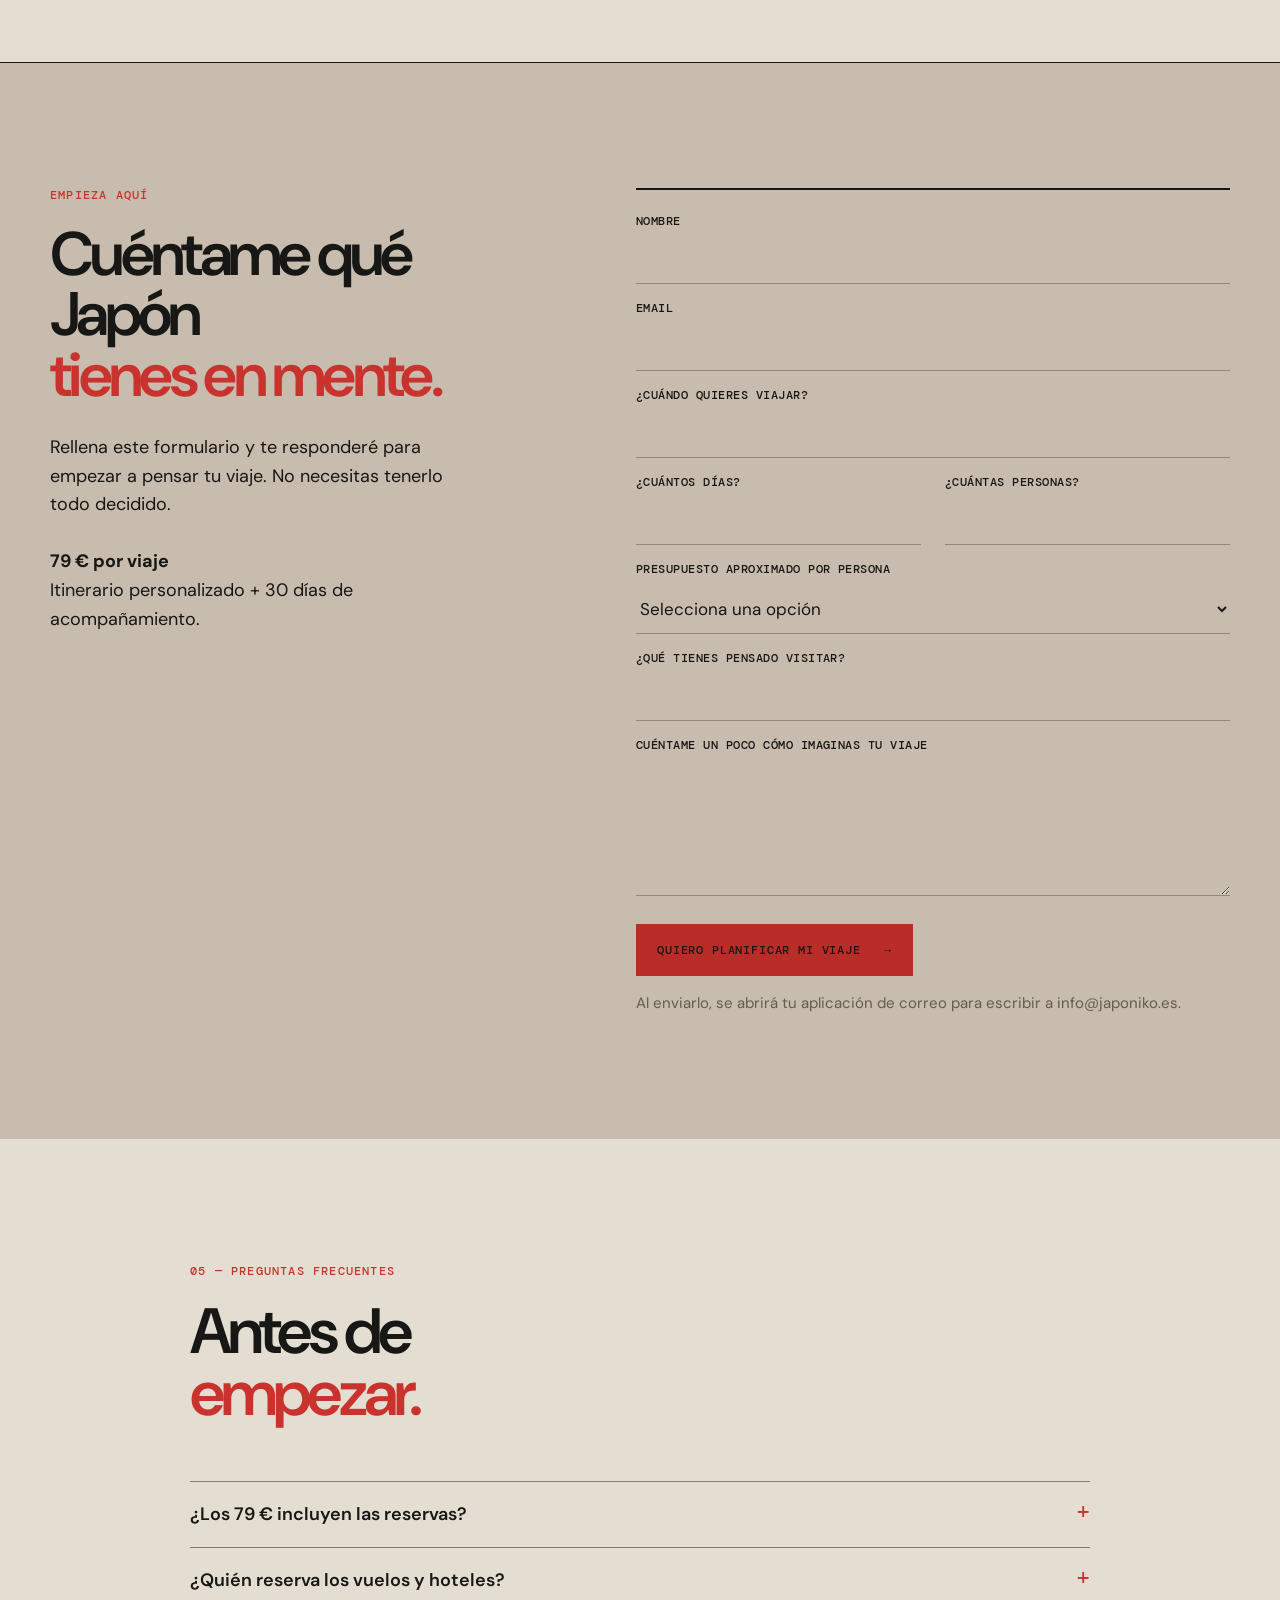
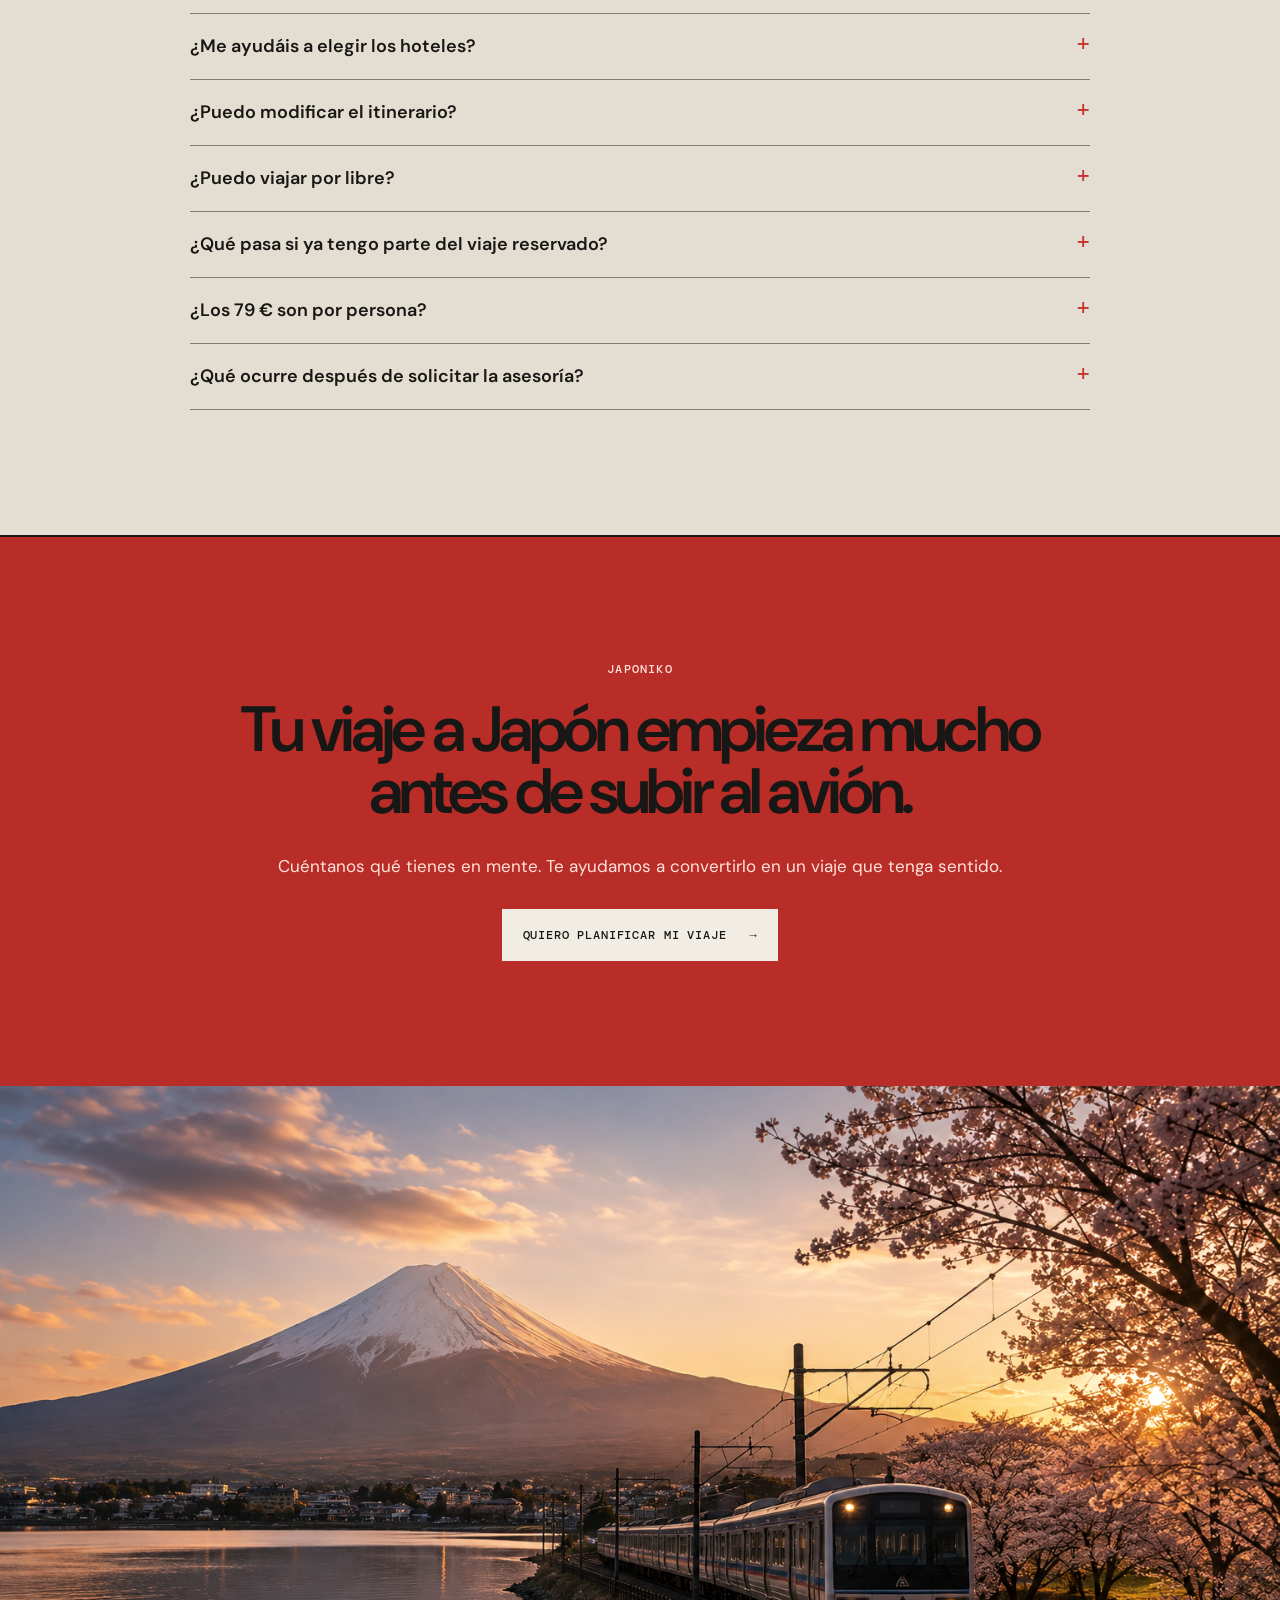
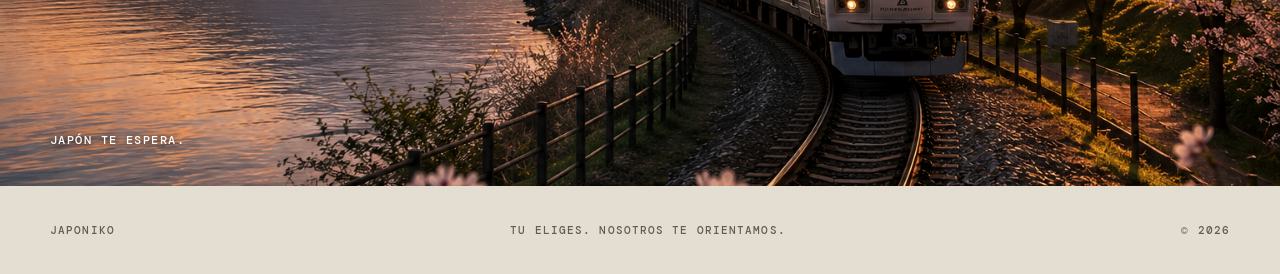
==== commit 4f86d7cc: "Add files via upload actualizacion japoniko 19/08" ====
--- a/index.html
+++ b/index.html
@@ -3,38 +3,68 @@
 <head>
   <meta charset="utf-8">
   <meta name="viewport" content="width=device-width, initial-scale=1">
-  <meta name="description" content="Japoniko: planificación personalizada para viajar a Japón por libre.">
-  <title>Japoniko — Japón, a tu manera</title>
+  <meta name="description" content="Planifica tu viaje a Japón por libre con un itinerario personalizado, recomendaciones y 30 días de acompañamiento. 79 € por viaje.">
+  <title>Japoniko | Tu viaje a Japón, a tu manera</title>
   <link rel="stylesheet" href="style.css">
+  <script src="promo-banner.js" defer></script>
 </head>
 <body>
   <header class="site-header">
-    <a class="logo" href="#inicio" aria-label="Japoniko, inicio"><span class="logo-window"><img src="assets/images/logo-japoniko.png" alt="Japoniko"></span></a>
-    <a class="header-link" href="#como-funciona">Cómo funciona</a>
-    <a class="button button-small" href="mailto:info@japoniko.es?subject=Quiero%20planificar%20mi%20viaje">Empezar mi viaje</a>
+    <a class="logo" href="#inicio" aria-label="Japoniko, inicio"><span class="logo-window"><img src="assets/images/logo-japoniko-premium.png" alt="Japoniko"></span></a>
+    <nav class="header-nav"><a class="header-link" href="como-funciona.html">Cómo funciona</a><div class="nav-dropdown"><a class="nav-trigger" href="japon-clasico.html">ITINERARIOS</a><div class="nav-menu"><a href="japon-clasico.html">Japón clásico</a><a href="japon-tradicional.html">Japón tradicional</a><a href="japon-extendido.html">Japón extendido</a></div></div><a class="header-link" href="blog.html">Blog</a></nav>
+    <a class="header-link contact-button" href="contacto.html">Contacto</a><a class="button button-small" href="#planifica">Empezar mi viaje</a>
   </header>
 
   <main id="inicio">
     <section class="hero">
       <div class="hero-copy">
         <p class="eyebrow">ASESORÍA PARA VIAJAR A JAPÓN</p>
-        <h1>Japón,<br><em>a tu manera.</em></h1>
-        <p class="intro">Un itinerario pensado para ti, con hoteles, transporte y recomendaciones para que viajes por libre sin perder semanas organizándolo.</p>
+        <h1>Tu viaje a Japón,<br><em>planificado por mí.</em></h1>
+        <p class="intro">Diseño una <strong>ruta a medida</strong> según tus gustos, tu presupuesto y la forma en la que quieres viajar. <strong>Me encargo de organizar todo el viaje</strong> para que tengas claro dónde ir, dónde dormir, cómo moverte y qué hacer en cada lugar.</p>
         <div class="hero-action">
-          <a class="button" href="mailto:info@japoniko.es?subject=Quiero%20planificar%20mi%20viaje">Quiero planificar mi viaje <span>→</span></a>
-          <p><strong>39 € / persona</strong><br>Itinerario + 30 días de acompañamiento</p>
+          <a class="button" href="#planifica">Quiero planificar mi viaje <span>→</span></a>
+          <p><strong>79 € / viaje</strong><br>Ruta personalizada + planificación completa<br>+ 30 días de acompañamiento</p>
         </div>
       </div>
       <div class="hero-art hero-photo">
-        <img src="assets/images/kyoto-street.png" alt="Calle tradicional de Kioto al atardecer">
+        <img class="hero-slide" src="assets/images/hero-kyoto-ilustrado.png" alt="Ilustración de Bernat en una calle tradicional de Kioto al atardecer">
+        <img class="hero-slide" src="assets/images/hero-shibuya.png" alt="Cruce de Shibuya en Tokio">
+        <img class="hero-slide" src="assets/images/hero-torii.png" alt="Torii de Miyajima junto al agua">
         <span>日本</span>
       </div>
+    </section>
+
+    <section class="trust-bar" aria-label="Ventajas de Japoniko"><span>Itinerario personalizado</span><span>30 días de acompañamiento</span><span>Tú mantienes el control</span></section>
+
+    <section class="quick-signup" aria-label="Solicita información">
+      <div><p class="eyebrow">¿TIENES JAPÓN EN MENTE?</p><p>Déjame tu email y te explico cómo funciona la asesoría.</p></div>
+      <form action="mailto:info@japoniko.es" method="post" enctype="text/plain"><input type="email" name="Email" aria-label="Tu email" placeholder="Tu email" required><button type="submit">Quiero información <span>→</span></button></form>
+    </section>
+
+    <figure class="bamboo-banner"><img src="assets/images/bamboo-banner.png" alt="Bosque de bambú japonés"></figure>
+
+    <section class="support">
+      <div class="support-copy"><p class="eyebrow">TU ITINERARIO</p><h2>Así se ve<br><em>tu plan de viaje.</em></h2><ol class="plan-includes"><li><b>01</b><div><strong>Tu ruta, día a día</strong><span>Itinerario detallado con lugares que visitar, barrios y recomendaciones.</span></div></li><li><b>02</b><div><strong>Vuelos internacionales</strong><span>Opciones de vuelos, horarios y toda la información para llegar a Japón.</span></div></li><li><b>03</b><div><strong>Transporte interno</strong><span>Trenes, trayectos, tiempos y recomendaciones para moverte por Japón.</span></div></li><li><b>04</b><div><strong>Dónde alojarte</strong><span>Hoteles seleccionados según tu ruta, presupuesto y preferencias.</span></div></li><li><b>05</b><div><strong>Qué hacer y dónde comer</strong><span>Experiencias, restaurantes y pequeños descubrimientos que merecen la pena.</span></div></li><li><b>06</b><div><strong>Todo a mano</strong><span>Enlaces directos e información práctica para que tengas todo lo necesario durante el viaje.</span></div></li></ol><p class="plan-closing">Todo pensado para ti, organizado en un solo lugar y listo para disfrutar.</p><a class="text-link" href="#planifica">Quiero mi itinerario →</a></div>
+      <div class="itinerary-book" aria-label="Ejemplo de itinerario personalizado">
+        <span class="pdf-badge">MUESTRA<br>DEL PDF</span>
+        <div class="book-spread" aria-live="polite">
+          <img class="book-page book-page-left" src="assets/images/ejemplo-itinerario.png" alt="Página del itinerario">
+          <div class="book-spine" aria-hidden="true"></div>
+          <div class="book-page book-page-right" role="img" aria-label="Página derecha del itinerario"></div>
+        </div>
+        <div class="book-controls"><button class="book-button" type="button" data-book="previous" aria-label="Ver página anterior">←</button><span class="book-counter">PÁGINA 01</span><button class="book-button" type="button" data-book="next" aria-label="Ver página siguiente">→</button></div>
+      </div>
+    </section>
+
+    <section class="price-detail">
+      <div class="price-copy"><p class="section-label">LA ASESORÍA JAPONIKO</p><div class="price-number"><strong>79</strong><span>€<small>por viaje</small></span></div><h2>Todo lo necesario<br><em>para organizarlo bien.</em></h2><p>Un precio claro para dejar de improvisar y empezar a organizar tu viaje con una ruta que tenga sentido.</p><a class="button" href="#planifica">Quiero empezar <span>→</span></a></div>
+      <div class="price-includes"><span class="price-stamp">ASESORÍA PERSONALIZADA</span><p class="eyebrow">¿QUÉ RECIBES POR 79 €?</p><ul><li>Análisis de fechas, presupuesto e intereses</li><li>Itinerario personalizado, día a día</li><li>Recomendaciones de hoteles</li><li>Orientación sobre vuelos y transporte</li><li>Actividades, experiencias, restaurantes y recomendaciones</li><li>Enlaces directos para reservar por tu cuenta</li><li><strong>30 días de consultas y ajustes contigo</strong></li></ul><p class="fine-print">Tú haces las reservas. Nosotros te ayudamos a decidir cuáles encajan mejor en tu viaje.</p><div class="service-vignettes"><img src="assets/images/tokio.jpg" alt="Tokio"><img src="assets/images/pagoda.jpg" alt="Kioto"><img src="assets/images/calle.jpg" alt="Japón tradicional"></div></div>
     </section>
 
     <section class="problem section">
       <div class="section-label">01 — EL PROBLEMA</div>
       <div class="split-heading"><h2>Japón es increíble.<br><em>Organizarlo no siempre.</em></h2><p>Demasiadas opciones, demasiada información y poco tiempo para saber qué merece realmente la pena.</p></div>
-      <div class="question-list"><span>¿Cuántos días dedicar a cada ciudad?</span><span>¿Dónde merece la pena alojarse?</span><span>¿Necesito un pase de tren?</span><span>¿Estoy intentando hacer demasiado?</span></div>
+      <div class="question-list"><span>¿Cuántos días dedicar a cada ciudad?</span><span>¿Dónde merece la pena alojarse?</span><span>¿Qué transporte necesito?</span><span>¿Qué merece realmente la pena reservar?</span><span>¿Estoy intentando meter demasiadas cosas?</span></div>
       <p class="statement">No necesitas más información.<br><strong>Necesitas saber qué hacer con ella.</strong></p>
     </section>
 
@@ -42,40 +72,79 @@
       <div class="section-label">02 — LA PROPUESTA</div>
       <div class="split-heading"><h2>Tú tienes el viaje<br>en mente. <em>Nosotros<br>lo convertimos en un plan.</em></h2><p>Analizamos tus fechas, preferencias y presupuesto para diseñar un viaje que encaje contigo. Nada de itinerarios genéricos.</p></div>
       <div class="included">
-        <article><b>01</b><h3>Ruta día a día</h3><p>Una ruta realista, adaptada a tu ritmo y a los días que tienes.</p></article>
-        <article><b>02</b><h3>Todo lo esencial</h3><p>Hoteles, vuelos, transporte, actividades y recomendaciones seleccionadas.</p></article>
-        <article><b>03</b><h3>Enlaces directos</h3><p>Todo listo para consultar y reservar cuando tú decidas.</p></article>
+        <article><b>01</b><h3>Ruta día a día</h3><p>Qué ver, cuándo hacerlo y cómo encajar cada jornada sin correr de más.</p></article>
+        <article><b>02</b><h3>Todo lo esencial</h3><p>Hoteles, transporte, actividades y recomendaciones elegidas para tu viaje.</p></article>
+        <article><b>03</b><h3>Enlaces directos</h3><p>Opciones claras para consultar y reservar por tu cuenta, sin volver a buscarlo todo.</p></article>
       </div>
     </section>
 
-    <section class="price-detail">
-      <div class="price-copy"><p class="section-label">LA ASESORÍA JAPONIKO</p><div class="price-number"><strong>39</strong><span>€<small>por persona</small></span></div><h2>Todo lo necesario<br><em>para organizarlo bien.</em></h2><p>Un precio claro para dejar de improvisar y empezar a organizar tu viaje con una ruta que tenga sentido.</p><a class="button" href="mailto:info@japoniko.es?subject=Quiero%20contratar%20la%20asesoría">Quiero empezar <span>→</span></a></div>
-      <div class="price-includes"><p class="eyebrow">QUÉ INCLUYE</p><ul><li>Análisis de tus fechas, presupuesto e intereses</li><li>Itinerario personalizado, día a día</li><li>Hoteles recomendados para tu ruta</li><li>Orientación sobre vuelos y transporte</li><li>Actividades, restaurantes y recomendaciones</li><li>Enlaces directos para reservar por tu cuenta</li><li><strong>30 días de consultas y ajustes contigo</strong></li></ul><p class="fine-print">Tú realizas las reservas. Yo te ayudo a elegir las opciones que mejor encajan en tu viaje.</p></div>
-    </section>
-
-    <section class="support">
-      <div class="support-copy"><p class="eyebrow">30 DÍAS CONTIGO</p><h2>Recibes el itinerario.<br><em>No desaparecemos.</em></h2><p>Lo revisamos, lo ajustamos y respondemos tus dudas hasta que el viaje sea realmente tuyo.</p><a class="text-link" href="mailto:info@japoniko.es?subject=Quiero%20planificar%20mi%20viaje">Empezar mi viaje →</a></div>
-      <img src="assets/images/bernat.jpg" alt="Bernat, fundador de Japoniko, en Japón">
-    </section>
-
     <section class="about section">
-      <div><p class="section-label">QUIÉN ESTÁ DETRÁS</p><h2>Hola,<br>soy <em>Bernat.</em></h2></div>
-      <div class="about-text"><p>Llevo más de 10 años trabajando en el sector turístico. He visto cómo una buena planificación puede transformar por completo la experiencia de un viaje.</p><p>Asia siempre ha sido una de mis grandes pasiones, y Japón ocupa un lugar especial: por su cultura, su gastronomía y la forma en que cada viaje puede ser diferente.</p><p><strong>Japoniko nace para ayudarte a vivir Japón a tu manera, con criterio y sin complicarte de más.</strong></p></div>
+      <div class="about-intro"><p class="section-label">QUIÉN ESTÁ DETRÁS</p><h2>Hola,<br>soy <em>Bernat.</em></h2><img src="assets/images/bernat-retrato.png" alt="Bernat, fundador de Japoniko"></div>
+      <div class="about-text"><p>Llevo más de 10 años trabajando en el sector turístico. He visto cómo una buena planificación puede transformar por completo la experiencia de un viaje.</p><p>Asia siempre ha sido una de mis grandes pasiones, y Japón ocupa un lugar especial: por su cultura, su gastronomía y la forma en que cada viaje puede ser diferente.</p><p><strong>Japoniko nace para ayudarte a vivir Japón a tu manera, con criterio y sin complicarte de más.</strong></p><blockquote>“Un buen viaje no consiste en verlo todo. Consiste en vivir lo que de verdad encaja contigo.”</blockquote></div>
     </section>
 
     <section class="section process" id="como-funciona">
       <div class="section-label">03 — CÓMO FUNCIONA</div>
       <h2>Simple, claro<br>y <em>hecho para ti.</em></h2>
       <ol><li><b>01</b><span>Nos cuentas tu viaje</span></li><li><b>02</b><span>Preparamos tu itinerario</span></li><li><b>03</b><span>Lo ajustamos contigo</span></li><li><b>04</b><span>Reservas a tu ritmo</span></li></ol>
+      <p class="process-note">Te asesoramos y planificamos contigo; las reservas siempre las haces tú, con toda la información clara delante.</p>
+    </section>
+
+    <section class="request section" id="planifica">
+      <div class="request-intro"><p class="section-label">EMPIEZA AQUÍ</p><h2>Cuéntame qué Japón<br><em>tienes en mente.</em></h2><p>Rellena este formulario y te responderé para empezar a pensar tu viaje. No necesitas tenerlo todo decidido.</p><p><strong>79 € por viaje</strong><br>Itinerario personalizado + 30 días de acompañamiento.</p></div>
+      <form class="travel-form" action="mailto:info@japoniko.es" method="post" enctype="text/plain"><label>Nombre<input name="Nombre" required></label><label>Email<input type="email" name="Email" required></label><label>¿Cuándo quieres viajar?<input name="Fecha de viaje"></label><div class="form-pair"><label>¿Cuántos días?<input name="Días"></label><label>¿Cuántas personas?<input name="Personas"></label></div><label>Presupuesto aproximado por persona<select name="Presupuesto"><option value="">Selecciona una opción</option><option>Menos de 2.000 €</option><option>2.000–2.500 €</option><option>2.500–3.000 €</option><option>Más de 3.000 €</option></select></label><label>¿Qué tienes pensado visitar?<input name="Destinos"></label><label>Cuéntame un poco cómo imaginas tu viaje<textarea name="Mensaje" rows="5"></textarea></label><button class="button" type="submit">Quiero planificar mi viaje <span>→</span></button><p class="form-note">Al enviarlo, se abrirá tu aplicación de correo para escribir a info@japoniko.es.</p></form>
+    </section>
+
+    <section class="faq section">
+      <div class="section-label">05 — PREGUNTAS FRECUENTES</div><h2>Antes de<br><em>empezar.</em></h2>
+      <details><summary>¿Los 79 € incluyen las reservas?</summary><p>No. La asesoría incluye la planificación y las recomendaciones; tú haces las reservas directamente.</p></details><details><summary>¿Quién reserva los vuelos y hoteles?</summary><p>Tú decides y reservas. Te ayudamos a valorar las opciones que mejor encajan con tu ruta.</p></details><details><summary>¿Me ayudáis a elegir los hoteles?</summary><p>Sí. Recibirás recomendaciones de alojamiento adaptadas a tu viaje y presupuesto.</p></details><details><summary>¿Puedo modificar el itinerario?</summary><p>Sí. Tienes 30 días para hacer consultas y ajustar la propuesta.</p></details><details><summary>¿Puedo viajar por libre?</summary><p>Precisamente ese es el objetivo: viajas por libre, con un plan claro y personalizado.</p></details><details><summary>¿Qué pasa si ya tengo parte del viaje reservado?</summary><p>Partimos de lo que ya tienes y organizamos el resto alrededor de ello.</p></details><details><summary>¿Los 79 € son por persona?</summary><p>No. Es un precio único de 79 € por viaje.</p></details><details><summary>¿Qué ocurre después de solicitar la asesoría?</summary><p>Te responderemos para conocer tu viaje y explicarte los siguientes pasos antes de empezar.</p></details>
     </section>
 
     <section class="final-cta">
-      <p class="eyebrow">JAPONIKO</p><h2>Japón está lejos.<br><em>Organizarlo no tiene por qué estarlo.</em></h2><p>39 € / persona · Itinerario personalizado + 30 días de acompañamiento</p><a class="button button-light" href="mailto:info@japoniko.es?subject=Quiero%20empezar%20mi%20viaje">Quiero empezar <span>→</span></a>
+      <p class="eyebrow">JAPONIKO</p><h2>Tu viaje a Japón empieza mucho antes de subir al avión.</h2><p>Cuéntanos qué tienes en mente. Te ayudamos a convertirlo en un viaje que tenga sentido.</p><a class="button button-light" href="#planifica">Quiero planificar mi viaje <span>→</span></a>
     </section>
 
     <figure class="closing-image"><img src="assets/images/fuji-sakura.png" alt="Monte Fuji, cerezos en flor y un tren al atardecer"><figcaption>Japón te espera.</figcaption></figure>
   </main>
 
   <footer><span>JAPONIKO</span><span>Tu eliges. Nosotros te orientamos.</span><span>© 2026</span></footer>
+  <div class="form-notice" id="form-notice" role="status" aria-live="polite">¡Gracias! Hemos preparado tu mensaje. Solo falta confirmarlo desde tu aplicación de correo.</div>
+  <script>
+    document.querySelectorAll('form[action^="mailto:"]').forEach(function (form) {
+      form.addEventListener('submit', function () {
+        document.getElementById('form-notice').classList.add('is-visible');
+      });
+    });
+    (function () {
+      var book = document.querySelector('.itinerary-book');
+      if (!book) return;
+      var spread = book.querySelector('.book-spread');
+      var page = book.querySelector('.book-page-left');
+      var counter = book.querySelector('.book-counter');
+      var current = 0;
+      var labels = ['PÁGINA 01', 'PÁGINA 02', 'PÁGINA 03', 'PÁGINA 04'];
+      var cuts = [[20, 15, 604, 940], [645, 15, 356, 483], [20, 973, 480, 545], [521, 973, 480, 545]];
+      var source = new Image();
+      var pages = [];
+      source.onload = function () {
+        cuts.forEach(function (cut) {
+          var canvas = document.createElement('canvas');
+          canvas.width = cut[2]; canvas.height = cut[3];
+          canvas.getContext('2d').drawImage(source, cut[0], cut[1], cut[2], cut[3], 0, 0, cut[2], cut[3]);
+          pages.push(canvas.toDataURL('image/png'));
+        });
+        updateBook();
+      };
+      source.src = 'assets/images/ejemplo-itinerario.png';
+      function updateBook() {
+        spread.dataset.spread = current;
+        counter.textContent = labels[current];
+        if (pages[current]) page.src = pages[current];
+      }
+      book.querySelector('[data-book="next"]').addEventListener('click', function () { current = (current + 1) % 4; updateBook(); });
+      book.querySelector('[data-book="previous"]').addEventListener('click', function () { current = (current + 3) % 4; updateBook(); });
+      updateBook();
+    }());
+  </script>
 </body>
 </html>
--- a/style.css
+++ b/style.css
@@ -5,5 +5,123 @@
 :root{--line:#9f978b}.included{border-color:#aaa093}.included article+article{border-color:#aaa093}.form{border-color:#9f978b}
 :root{--line:#9f978b}.hero-photo{background:#1b1a18}.hero-photo img{width:100%;height:100%;object-fit:cover;filter:saturate(.72) contrast(1.08)}.hero-photo span{position:absolute;right:23px;top:20px;color:#fff;font:400 15px 'DM Mono',monospace;letter-spacing:.2em;text-shadow:0 1px 8px #000}.hero-photo .sun,.hero-photo .mountain,.hero-photo p{display:none}
 :root{--red:#d83932}.price-number{display:flex;align-items:flex-start;margin:0 0 24px;color:var(--red);line-height:.72;letter-spacing:-.09em}.price-number strong{font-size:clamp(130px,16vw,220px);font-weight:600}.price-number span{font-size:clamp(52px,6vw,82px);font-weight:600;padding-top:13px;letter-spacing:-.07em}.price-number small{display:block;margin:13px 0 0 8px;color:var(--ink);font:500 11px 'DM Mono',monospace;letter-spacing:.08em;text-transform:uppercase;white-space:nowrap}@media(max-width:800px){.price-number strong{font-size:150px}.price-number span{font-size:62px}.price-number small{font-size:10px;margin-left:3px}}
-:root{--edge-black:#11110f}body::before,body::after{content:'';position:fixed;z-index:20;top:0;bottom:0;width:1px;background:var(--ink);pointer-events:none}body::before{left:18px;box-shadow:0 180px 0 -3px var(--red),0 620px 0 -3px var(--red),0 1060px 0 -3px var(--red)}body::after{right:18px;box-shadow:0 360px 0 -3px var(--red),0 830px 0 -3px var(--red),0 1280px 0 -3px var(--red)}@media(max-width:800px){body::before{left:8px}body::after{right:8px}}
 .closing-image{margin:0;position:relative;height:min(62vw,700px);overflow:hidden;background:#171715}.closing-image img{width:100%;height:100%;object-fit:cover;display:block;filter:saturate(.85) contrast(1.04)}.closing-image figcaption{position:absolute;left:max(32px,calc((100% - var(--max))/2));bottom:38px;color:#fff;font:500 12px 'DM Mono',monospace;letter-spacing:.12em;text-transform:uppercase;text-shadow:0 1px 8px #000}@media(max-width:800px){.closing-image{height:370px}.closing-image figcaption{left:25px;bottom:25px}}
+.process-note{max-width:550px;font-size:15px;color:#625c53;margin:28px 0 0}.itinerary{border-top:1px solid var(--line)}.itinerary-grid{display:grid;grid-template-columns:repeat(3,1fr);border-top:1px solid var(--line);margin-top:70px}.itinerary-grid>div{padding:19px 20px 19px 0;border-bottom:1px solid var(--line);display:flex;gap:15px;align-items:baseline}.itinerary-grid b{color:var(--red);font:500 10px 'DM Mono',monospace;letter-spacing:.06em;min-width:64px}.itinerary-grid span{font-size:17px}.request{display:grid;grid-template-columns:.9fr 1.1fr;gap:100px;background:var(--warm);max-width:none;padding-left:max(32px,calc((100% - var(--max))/2));padding-right:max(32px,calc((100% - var(--max))/2))}.request h2{font-size:clamp(43px,4.8vw,69px)}.request-intro>p:not(.section-label){font-size:17px;line-height:1.6;max-width:430px;margin:28px 0}.travel-form{border-top:2px solid var(--ink);padding-top:23px;display:grid;gap:16px}.travel-form label{font:500 11px 'DM Mono',monospace;letter-spacing:.04em;text-transform:uppercase;display:grid;gap:8px}.travel-form input,.travel-form select,.travel-form textarea{width:100%;font:400 16px 'DM Sans',sans-serif;color:var(--ink);padding:12px 0;border:0;border-bottom:1px solid #93897b;background:transparent;border-radius:0;outline:none}.travel-form input:focus,.travel-form select:focus,.travel-form textarea:focus{border-color:var(--red)}.travel-form textarea{resize:vertical;min-height:100px}.form-pair{display:grid;grid-template-columns:1fr 1fr;gap:24px}.travel-form .button{justify-self:start;margin-top:12px}.form-note{font-size:12px;color:#625c53;margin:0}.faq{max-width:900px}.faq h2{font-size:clamp(43px,5vw,69px);margin-bottom:55px}.faq details{border-top:1px solid var(--line);padding:19px 0}.faq details:last-child{border-bottom:1px solid var(--line)}.faq summary{font-size:18px;font-weight:600;cursor:pointer;list-style:none;padding-right:30px;position:relative}.faq summary::-webkit-details-marker{display:none}.faq summary:after{content:'+';position:absolute;right:0;color:var(--red);font:400 24px 'DM Mono',monospace;top:-5px}.faq details[open] summary:after{content:'−'}.faq details p{margin:14px 35px 0 0;color:#59534a}@media(max-width:800px){.itinerary-grid{grid-template-columns:1fr;margin-top:48px}.request{grid-template-columns:1fr;gap:45px;padding:80px 25px}.form-pair{grid-template-columns:1fr;gap:16px}.travel-form .button{width:100%;justify-content:space-between}.faq{padding-bottom:80px}.faq summary{font-size:16px}}
+:root{--paper:#ede9e0;--red:#d83932;--ink:#171715}.site-header{position:relative}.logo{height:82px;display:flex;align-items:center;gap:11px}.logo-window{height:64px;background:var(--paper);border-left:3px solid var(--red);border-bottom:1px solid var(--ink);box-shadow:9px 9px 0 -8px var(--red)}.logo img{mix-blend-mode:multiply}.brand-tag{font:500 8px/1.2 'DM Mono',monospace;text-transform:uppercase;letter-spacing:.12em;color:#625c53;white-space:nowrap}.quick-signup{max-width:var(--max);margin:0 auto 105px;padding:26px 30px;border-top:2px solid var(--ink);border-bottom:1px solid var(--line);display:flex;align-items:center;justify-content:space-between;gap:45px;background:#e4ded3}.quick-signup .eyebrow{margin:0 0 7px}.quick-signup p:last-child{margin:0;font-size:15px}.quick-signup form{display:flex;min-width:420px;align-items:center;border-bottom:1px solid var(--ink)}.quick-signup input{border:0;background:transparent;outline:0;min-width:0;flex:1;padding:13px 0;font:400 15px 'DM Sans',sans-serif}.quick-signup input:focus{box-shadow:inset 0 -2px 0 var(--red)}.quick-signup button{border:0;background:var(--ink);color:#fff;padding:13px 16px;text-transform:uppercase;font:500 10px 'DM Mono',monospace;letter-spacing:.06em;white-space:nowrap}.quick-signup button:hover{background:var(--red)}.price-detail,.request{border-top:1px solid var(--ink)}.support{border-top:2px solid var(--red)}.final-cta{border-top:2px solid var(--ink)}@media(max-width:800px){.logo{height:70px;gap:7px}.logo-window{height:58px}.brand-tag{font-size:7px}.quick-signup{margin:0 25px 70px;padding:23px 20px;display:block}.quick-signup form{min-width:0;width:100%;margin-top:18px}.quick-signup button{padding:13px 11px;font-size:9px}}
+html,body{max-width:100%;overflow-x:hidden}@media(max-width:640px){.site-header{height:72px;margin:0 14px;gap:10px}.logo{min-width:0;flex:1}.logo-window{width:118px!important;height:54px}.logo img{width:148px;left:-14px;top:-45px}.brand-tag{display:none}.button-small{padding:11px 10px;font-size:8px;letter-spacing:.03em}.hero{padding:38px 22px 58px;gap:28px;min-height:auto}.hero-art{height:280px}.hero h1{font-size:clamp(46px,14vw,62px)}.intro{font-size:16px;margin:22px 0}.hero-action .button{width:100%;justify-content:space-between}.hero-action p{font-size:11px}.section,.quiet{padding:68px 22px}.split-heading h2,.request h2,.price-detail h2,.about h2{font-size:clamp(40px,12vw,55px)}.question-list span{font-size:16px;padding:18px 0}.statement{font-size:20px}.quick-signup{margin:0 22px 65px}.quick-signup p:last-child{font-size:14px}.included h3{font-size:21px}.price-detail{padding:70px 22px;gap:48px}.price-number{margin-bottom:20px}.price-number strong{font-size:128px}.price-number span{font-size:54px}.price-includes li{font-size:14px}.support-copy{padding:68px 22px}.support img{height:340px}.about-text p{font-size:16px}.process li{grid-template-columns:62px 1fr;padding:16px 0}.process li span{font-size:18px}.itinerary-grid>div{padding:16px 0}.itinerary-grid span{font-size:16px}.request{padding:68px 22px}.travel-form{gap:14px}.travel-form input,.travel-form select,.travel-form textarea{font-size:16px}.faq summary{font-size:15px;line-height:1.35}.final-cta{padding:75px 22px}.final-cta h2{font-size:clamp(39px,11vw,53px)}.closing-image{height:290px}footer{padding:25px 22px;font-size:9px}}@media(max-width:360px){.site-header{margin:0 10px}.logo-window{width:105px!important}.logo img{width:134px;top:-41px}.button-small{padding:10px 8px;font-size:7px}.hero{padding-left:18px;padding-right:18px}.section,.quiet,.price-detail,.request{padding-left:18px;padding-right:18px}.quick-signup{margin-left:18px;margin-right:18px}}
+.site-header{height:104px}.logo{width:230px;height:92px}.logo-window{width:230px!important;height:82px!important;border-left-width:3px;box-shadow:10px 10px 0 -8px var(--red)}.logo img{width:280px!important;left:-25px!important;top:-99px!important}@media(max-width:640px){.site-header{height:76px}.logo{width:145px;height:68px}.logo-window{width:145px!important;height:62px!important}.logo img{width:178px!important;left:-16px!important;top:-62px!important}}@media(max-width:360px){.logo{width:122px}.logo-window{width:122px!important}.logo img{width:150px!important;left:-14px!important;top:-52px!important}}
+:root{--paper:#e4ddd1;--warm:#cbc1b3;--ink:#151513;--line:#847b70;--red:#c9322d}.site-header{height:112px;border-color:#847b70}.logo{width:270px;height:102px}.logo-window{width:270px!important;height:92px!important;background:transparent;border:0!important;box-shadow:none!important}.logo img{width:330px!important;left:-30px!important;top:-116px!important}.quick-signup{background:#d8cfc2;border-bottom-color:#847b70}.quiet{background:#cbc1b3}.price-detail{background:#d9d0c4}.about{background:#ded6ca}.request{background:#c7bcad}.travel-form{border-top-color:#151513}.support{background:#151513}.final-cta{background:#b92d29}.button{background:#b92d29;border-color:#b92d29}.button:hover{background:#8f221f}.button-light{background:#f1ece4;border-color:#f1ece4}.price-number{color:#b92d29}@media(max-width:640px){.site-header{height:80px}.logo{width:165px;height:72px}.logo-window{width:165px!important;height:66px!important}.logo img{width:202px!important;left:-18px!important;top:-71px!important}}@media(max-width:360px){.logo{width:140px}.logo-window{width:140px!important}.logo img{width:172px!important;left:-16px!important;top:-60px!important}}
+.form-notice{position:fixed;z-index:50;right:25px;bottom:25px;max-width:360px;padding:16px 19px;background:#151513;color:#f1ece4;border-left:3px solid var(--red);font-size:14px;line-height:1.45;box-shadow:0 12px 32px rgba(0,0,0,.2);transform:translateY(140%);opacity:0;transition:transform .25s ease,opacity .25s ease}.form-notice.is-visible{transform:translateY(0);opacity:1}@media(max-width:640px){.form-notice{right:18px;left:18px;bottom:18px;max-width:none;font-size:13px}}
+:root{--red:#c9322d}em{font-family:'DM Sans',sans-serif!important;font-style:normal!important;font-weight:600!important;color:var(--red)}.logo{width:auto!important;height:92px!important;display:flex;align-items:center;gap:13px}.brand-mark{width:42px;height:34px;position:relative;display:block;flex:0 0 42px}.brand-mark:before{content:'';position:absolute;left:7px;top:0;width:27px;height:27px;border-radius:50%;background:var(--red)}.brand-mark:after{content:'';position:absolute;left:1px;top:13px;width:34px;height:12px;border-left:4px solid var(--ink);border-bottom:4px solid var(--ink);transform:skew(-28deg) rotate(-20deg);border-radius:2px}.brand-name{font:600 22px/1 'DM Sans',sans-serif;letter-spacing:.28em;color:var(--ink)}.mini-gallery{display:grid;grid-template-columns:1.25fr .8fr .95fr;gap:10px;margin-top:42px}.mini-gallery img{width:100%;height:165px;object-fit:cover;display:block;filter:saturate(.76) contrast(1.06)}.mini-gallery img:first-child{object-position:center}.mini-gallery img:hover{filter:saturate(1) contrast(1)}@media(max-width:640px){.logo{height:68px!important;gap:9px}.brand-mark{width:32px;height:28px;flex-basis:32px}.brand-mark:before{width:22px;height:22px;left:5px}.brand-mark:after{width:27px;height:10px;left:1px;top:10px;border-left-width:3px;border-bottom-width:3px}.brand-name{font-size:16px;letter-spacing:.2em}.mini-gallery{grid-template-columns:1.2fr .8fr;gap:7px;margin-top:28px}.mini-gallery img{height:120px}.mini-gallery img:last-child{display:none}}
+.site-header{height:92px}.logo{width:210px!important;height:72px!important;display:block}.logo-window{display:block!important;position:relative;width:210px!important;height:72px!important;overflow:hidden;background:transparent!important;border:0!important;box-shadow:none!important}.logo-window img{position:absolute!important;display:block;width:260px!important;max-width:none!important;left:-24px!important;top:-91px!important;mix-blend-mode:multiply}.brand-mark,.brand-name{display:none!important}@media(max-width:640px){.site-header{height:74px}.logo{width:145px!important;height:60px!important}.logo-window{width:145px!important;height:60px!important}.logo-window img{width:180px!important;left:-17px!important;top:-63px!important}}@media(max-width:360px){.logo{width:126px!important}.logo-window{width:126px!important}.logo-window img{width:156px!important;left:-15px!important;top:-55px!important}}
+.support .itinerary-preview{object-fit:contain;background:#d8cfc2;padding:18px;filter:none}.about-intro img{width:100%;height:365px;object-fit:cover;display:block;margin-top:38px;filter:saturate(.8) contrast(1.04)}@media(max-width:640px){.support .itinerary-preview{height:400px;padding:12px}.about-intro img{height:330px;margin-top:28px}}
+.header-nav{display:flex;align-items:center;gap:22px;margin-left:auto;margin-right:28px}.header-nav .header-link{margin:0}.header-nav .active-link{color:var(--red)}.subpage-hero{min-height:430px;display:flex;flex-direction:column;justify-content:center;border-bottom:1px solid var(--line)}.subpage-hero h1{font-size:clamp(52px,6vw,84px);letter-spacing:-.06em;line-height:.98;margin:0}.subpage-hero>p:last-child{max-width:520px;font-size:18px;line-height:1.55;margin:28px 0 0;color:#514b43}.subpage-cta{background:#151513;color:#f1ece4;text-align:center;padding:105px 25px}.subpage-cta p{font:500 11px 'DM Mono',monospace;text-transform:uppercase;letter-spacing:.1em;color:#cfc4b5}.subpage-cta h2{font-size:clamp(40px,5vw,68px);margin:15px auto 35px;letter-spacing:-.05em}.article-grid{display:grid;grid-template-columns:repeat(3,1fr);gap:22px}.article-grid article{padding-bottom:28px;border-bottom:1px solid var(--line)}.article-grid img{width:100%;height:240px;object-fit:cover;display:block;margin-bottom:22px;filter:saturate(.78) contrast(1.05)}.article-grid .eyebrow{margin-bottom:11px}.article-grid h2{font-size:27px;line-height:1.08;letter-spacing:-.04em;margin:0 0 15px}.article-grid p:last-child{font-size:15px;color:#625c53;margin:0}@media(max-width:800px){.header-nav{display:none}.subpage-hero{min-height:340px}.article-grid{grid-template-columns:1fr;gap:38px}.article-grid img{height:250px}}@media(max-width:640px){.subpage-hero{padding-top:58px;padding-bottom:58px}.subpage-hero h1{font-size:clamp(43px,12vw,56px)}.subpage-hero>p:last-child{font-size:16px}.subpage-cta{padding:74px 22px}.article-grid h2{font-size:25px}}
+.site-header{position:relative}.site-header:before{content:'';position:absolute;left:0;right:0;top:0;height:3px;background:var(--red)}.hero{position:relative}.hero-copy{padding-left:24px;border-left:1px solid var(--line)}.trust-bar{max-width:var(--max);margin:0 auto 66px;border-top:1px solid var(--ink);border-bottom:1px solid var(--line);display:grid;grid-template-columns:repeat(3,1fr)}.trust-bar span{padding:16px 20px;font:500 10px 'DM Mono',monospace;text-transform:uppercase;letter-spacing:.08em;text-align:center}.trust-bar span+span{border-left:1px solid var(--line)}.price-detail{position:relative;box-shadow:inset 0 1px 0 rgba(255,255,255,.35),inset 0 -1px 0 rgba(21,21,19,.25)}.price-detail:after{content:'79';position:absolute;right:max(20px,calc((100vw - var(--max))/2));bottom:20px;font:600 clamp(100px,14vw,220px)/.75 'DM Sans',sans-serif;color:rgba(21,21,19,.045);letter-spacing:-.1em;pointer-events:none}.price-copy,.price-includes{position:relative;z-index:1}.price-stamp{display:inline-block;margin:0 0 24px;padding:7px 9px;border:1px solid var(--red);color:var(--red);font:500 9px 'DM Mono',monospace;letter-spacing:.09em}.service-vignettes{display:grid;grid-template-columns:repeat(3,1fr);gap:7px;margin-top:28px}.service-vignettes img{width:100%;height:92px;object-fit:cover;filter:saturate(.65) contrast(1.12)}.support{position:relative}.pdf-badge{position:absolute;right:calc(50% + 18px);top:30px;z-index:2;background:var(--red);color:#fff;padding:10px 12px;font:500 9px/1.35 'DM Mono',monospace;letter-spacing:.08em;text-align:center;transform:rotate(3deg);box-shadow:5px 5px 0 #151513}.about{padding-top:145px;padding-bottom:145px}.about-intro{position:relative}.about-intro:before{content:'10+';position:absolute;right:18px;top:-45px;color:var(--red);font:600 72px/.8 'DM Sans',sans-serif;letter-spacing:-.08em}.about-text blockquote{border-left:2px solid var(--red);margin:40px 0 0;padding:6px 0 6px 22px;font:500 24px/1.25 'DM Sans',sans-serif;letter-spacing:-.03em}.problem,.process{position:relative}.section-label{color:var(--red)}@media(max-width:800px){.trust-bar{margin:0 22px 55px}.pdf-badge{right:18px;top:18px}.about{padding-top:90px;padding-bottom:90px}}@media(max-width:640px){.hero-copy{padding-left:15px}.trust-bar{grid-template-columns:1fr;margin-bottom:50px}.trust-bar span{padding:13px 14px;text-align:left}.trust-bar span+span{border-left:0;border-top:1px solid var(--line)}.price-detail:after{right:16px;bottom:17px;font-size:130px}.service-vignettes img{height:75px}.pdf-badge{font-size:8px;padding:8px 9px}.about-intro:before{font-size:58px;top:-30px}.about-text blockquote{font-size:20px;margin-top:28px}.about{padding-top:75px;padding-bottom:75px}}
+body{font-size:17px}.eyebrow,.section-label{font-size:12px}.button{font-size:12px}.button-small{font-size:10px}.header-link{font-size:12px}.intro{font-size:19px}.split-heading>p,.request-intro>p:not(.section-label),.price-copy>p:not(.section-label){font-size:18px}.included p,.fine-print,.form-note{font-size:15px}.travel-form label{font-size:12px}.travel-form input,.travel-form select,.travel-form textarea{font-size:17px}.trust-bar span{font-size:11px}.service-vignettes{margin-top:32px}@media(max-width:640px){body{font-size:16px}.intro{font-size:17px}.eyebrow,.section-label{font-size:11px}.button{font-size:11px}.button-small{font-size:9px}.split-heading>p,.request-intro>p:not(.section-label),.price-copy>p:not(.section-label){font-size:17px}}
+.site-header{height:116px}.logo{width:310px!important;height:104px!important}.logo-window{width:310px!important;height:104px!important;display:flex!important;align-items:center;overflow:visible!important}.logo-window img,.logo-window img[src$="logo-japoniko-premium.png"]{position:static!important;width:100%!important;height:100%!important;max-width:100%!important;object-fit:contain;object-position:left center;mix-blend-mode:normal!important}.included,.article-grid{align-items:stretch}.included article,.article-grid article{width:100%;height:100%;min-width:0}.included article{display:flex;flex-direction:column}.included article p{margin-top:auto}.article-grid article{display:flex;flex-direction:column}.article-grid article p:last-child{margin-top:auto}@media(max-width:640px){.site-header{height:82px}.logo{width:190px!important;height:72px!important}.logo-window{width:190px!important;height:72px!important}.header-nav{display:none}}
+.nav-dropdown{position:relative;font:500 12px 'DM Sans',sans-serif}.nav-dropdown summary{list-style:none;cursor:pointer;white-space:nowrap}.nav-dropdown summary::-webkit-details-marker{display:none}.nav-dropdown summary:after{content:'+';color:var(--red);font:500 15px 'DM Mono',monospace;margin-left:6px}.nav-dropdown[open] summary:after{content:'−'}.nav-dropdown>div{position:absolute;z-index:30;top:calc(100% + 16px);left:-18px;min-width:190px;padding:10px;background:#151513;box-shadow:7px 7px 0 rgba(201,50,45,.85)}.nav-dropdown>div a{display:block;padding:10px;color:#f1ece4;text-decoration:none;font-size:12px}.nav-dropdown>div a:hover,.nav-dropdown>div a.active-link{color:#fff;background:#c9322d}@media(max-width:800px){.nav-dropdown{display:none}}
+.support-copy h2{line-height:1.17!important;margin-bottom:30px}.support-copy h2 em{display:block;margin-top:14px}.support-copy>p:not(.eyebrow){line-height:1.75;margin:0 0 34px}.how-steps{display:grid;gap:0}.how-steps article{display:grid;grid-template-columns:130px 1fr;gap:25px;padding:34px 0;border-top:1px solid var(--line)}.how-steps article:last-child{border-bottom:1px solid var(--line)}.how-steps b{font:600 40px/.9 'DM Sans',sans-serif;letter-spacing:-.08em;color:var(--red)}.how-steps h2{font-size:31px;letter-spacing:-.045em;margin:0 0 9px}.how-steps p{max-width:570px;font-size:17px;line-height:1.6;color:#514b43;margin:0}@media(max-width:640px){.support-copy h2{line-height:1.14!important;margin-bottom:24px}.support-copy h2 em{margin-top:10px}.how-steps article{grid-template-columns:70px 1fr;gap:12px;padding:25px 0}.how-steps b{font-size:30px}.how-steps h2{font-size:24px}.how-steps p{font-size:16px}}
+.about-intro:before{display:none!important}
+.hero-copy{padding-left:0!important;border-left:0!important}.header-nav{gap:26px}.header-nav .header-link,.nav-dropdown,.nav-dropdown summary{font:600 14px/1 'DM Sans',sans-serif!important;letter-spacing:0!important}.nav-dropdown summary{display:flex;align-items:center;height:24px}.nav-dropdown summary:after{font-size:16px!important;margin-left:7px}@media(max-width:800px){.header-nav{display:none}}
+.header-nav{gap:12px}.header-nav .header-link,.header-nav .nav-dropdown{width:132px;height:32px;display:flex;align-items:center;justify-content:center;text-align:center}.header-nav .nav-dropdown summary{width:132px;height:32px;justify-content:center}.header-nav .nav-dropdown>div{width:190px}
+.header-nav{gap:0;width:396px;height:44px;border:1px solid var(--line);background:rgba(255,255,255,.16)}.header-nav .header-link,.header-nav .nav-dropdown{width:132px;height:42px;flex:0 0 132px}.header-nav .header-link+.nav-dropdown,.header-nav .nav-dropdown+.header-link{border-left:1px solid var(--line)}.header-nav .nav-dropdown summary{width:132px;height:42px}.header-nav .header-link:hover,.header-nav .nav-dropdown summary:hover{background:#d6ccbd}.nav-dropdown summary:after{position:relative;top:-1px}
+@media(max-width:800px){.site-header{height:auto!important;min-height:82px;flex-wrap:wrap;padding-top:4px}.header-nav{display:flex!important;order:3;width:100%;height:42px;margin:0 0 12px!important}.header-nav .header-link,.header-nav .nav-dropdown{width:33.333%!important;flex:0 0 33.333%!important;height:40px}.header-nav .nav-dropdown summary{width:100%!important;height:40px}.header-nav .nav-dropdown>div{left:0;min-width:190px}.logo{margin-right:auto}.button-small{margin-left:12px}}@media(max-width:640px){.site-header{margin:0 14px}.header-nav{display:flex!important}.header-nav .header-link,.header-nav .nav-dropdown,.header-nav .nav-dropdown summary{font-size:11px!important}.header-nav .nav-dropdown summary:after{font-size:13px!important;margin-left:4px}.button-small{font-size:8px!important}}
+.nav-dropdown summary{text-transform:uppercase}.nav-dropdown summary:after,.nav-dropdown[open] summary:after{content:none!important}.nav-dropdown:hover>div{display:block!important}@media(max-width:800px){.nav-dropdown summary{text-transform:uppercase}}
+.nav-dropdown .nav-trigger{width:100%;height:100%;display:flex;align-items:center;justify-content:center;color:var(--ink);text-decoration:none;font:600 14px/1 'DM Sans',sans-serif;letter-spacing:0}.nav-dropdown .nav-menu{display:none}.nav-dropdown:hover .nav-menu{display:block!important}.nav-dropdown .nav-menu a{display:block;pointer-events:auto}.nav-dropdown:hover .nav-trigger{background:#d6ccbd}@media(max-width:800px){.nav-dropdown .nav-trigger{font-size:11px}.nav-dropdown .nav-menu{display:none!important}}
+.nav-dropdown.is-open .nav-menu{display:block!important}@media(max-width:800px){.nav-dropdown.is-open .nav-menu{display:block!important;top:calc(100% + 4px);left:0;min-width:190px}.nav-dropdown:hover .nav-menu{display:block!important}}
+.header-nav{border:0!important;background:transparent!important}.header-nav .header-link+.nav-dropdown,.header-nav .nav-dropdown+.header-link{border-left:0!important}.header-nav .header-link:hover,.header-nav .nav-dropdown:hover .nav-trigger{background:transparent!important;color:var(--red)}.nav-dropdown .nav-trigger:after{content:'↓';margin-left:8px;color:var(--red);font:500 16px/1 'DM Mono',monospace;position:relative;top:-1px}
+.contact-button{margin-left:10px!important;margin-right:14px!important;text-transform:none!important;font:600 14px/1 'DM Sans',sans-serif!important;letter-spacing:0!important}.contact-button:hover{color:var(--red)}.contact-page{display:grid;grid-template-columns:1fr 1fr;gap:110px;background:#d8cfc2;max-width:none;padding-left:max(32px,calc((100% - var(--max))/2));padding-right:max(32px,calc((100% - var(--max))/2))}.contact-page h2{font-size:clamp(43px,4.8vw,68px);letter-spacing:-.05em;margin:0}.contact-page>div>p:not(.section-label){font-size:18px;line-height:1.6;max-width:450px;margin:28px 0}@media(max-width:800px){.contact-button{margin-left:auto!important;margin-right:10px!important;font-size:11px!important}.contact-page{grid-template-columns:1fr;gap:45px;padding:72px 25px}}@media(max-width:360px){.contact-button{display:none}}
+.bamboo-banner{width:100%;height:150px;margin:0 0 66px;overflow:hidden;background:#151513}.bamboo-banner img{display:block;width:100%;height:100%;object-fit:cover;object-position:center center;filter:saturate(.78) contrast(1.08)}@media(max-width:640px){.bamboo-banner{height:115px;margin-bottom:50px}}
+@media(min-width:801px){.support{grid-template-columns:42% 58%;min-height:680px}.support-copy{max-width:none;padding-right:58px}.support-copy h2{font-size:clamp(40px,4vw,62px);letter-spacing:-.045em}.support .itinerary-preview{height:680px;padding:8px}.support-copy>p:not(.eyebrow){max-width:430px}}
+@media(min-width:801px){.support{grid-template-columns:20% 80%;min-height:720px}.support-copy{padding:58px 24px}.support-copy h2{font-size:clamp(30px,2.7vw,48px);line-height:1.12!important}.support-copy>p:not(.eyebrow){font-size:15px;line-height:1.6;max-width:none}.support .itinerary-preview{height:720px;padding:6px}.support-copy .text-link{font-size:10px}}
+
+/* Retrato de Bernat: encuadre completo, con más espacio alrededor. */
+.about-intro img{object-fit:contain!important;background:#ded7ca;object-position:center center}
+
+/* La sección mantiene sus dos columnas; la muestra ocupa el 80 % de su mitad. */
+@media(min-width:801px){
+  .support{grid-template-columns:1fr 1fr;min-height:720px}
+  .support-copy{padding:76px 64px 76px max(32px,calc((100vw - var(--max))/2))}
+  .support-copy h2{font-size:clamp(42px,4.5vw,65px);line-height:1.17!important}
+  .support-copy>p:not(.eyebrow){font-size:17px;line-height:1.75;max-width:390px}
+  .support .itinerary-preview{width:80%;height:720px;justify-self:center;padding:6px}
+}
+
+/* Muestra del itinerario como una sección contenida, no a ancho completo. */
+.support{max-width:var(--max);margin:0 auto 125px}
+@media(max-width:800px){.support{margin:0 22px 80px}.support .itinerary-preview{width:100%;justify-self:stretch}}
+
+/* Dos mitades reales dentro del mismo ancho de contenido que el resto de la página. */
+@media(min-width:801px){
+  .support{width:calc(100% - 64px);max-width:var(--max);grid-template-columns:minmax(0, 1fr) minmax(0, 1fr);min-height:680px}
+  .support-copy{width:100%;min-width:0;padding:68px 72px}
+  .support-copy h2{font-size:clamp(40px,3.8vw,58px);line-height:1.08!important;letter-spacing:-.055em}
+  .support-copy h2 em{display:inline;margin:0}
+  .support-copy>p:not(.eyebrow){max-width:390px;font-size:17px;line-height:1.65}
+  .support .itinerary-preview{width:80%;max-width:100%;height:680px;justify-self:center;align-self:center;object-fit:contain;padding:6px}
+}
+
+/* Muestra del PDF como libro de dos páginas. */
+.itinerary-book{width:90%;max-width:100%;justify-self:center;align-self:center;position:relative}
+.itinerary-book .pdf-badge{right:-14px;top:-21px}
+.book-spread{display:grid;grid-template-columns:1fr 11px 1fr;align-items:stretch;width:100%;aspect-ratio:1.42;background:#cfc6b9;padding:8px;box-shadow:10px 12px 26px rgba(0,0,0,.25);transition:opacity .18s ease}
+.book-page{background-image:url('assets/images/ejemplo-itinerario.png');background-size:200% 200%;background-repeat:no-repeat;background-color:#f7f4ed;box-shadow:0 1px 5px rgba(0,0,0,.18)}
+.book-page-left{background-position:0 0}.book-page-right{background-position:100% 0}.book-spine{background:linear-gradient(90deg,rgba(0,0,0,.22),rgba(255,255,255,.25),rgba(0,0,0,.18));box-shadow:inset 0 0 4px rgba(0,0,0,.22)}
+.book-spread[data-spread="1"] .book-page-left{background-position:0 100%}.book-spread[data-spread="1"] .book-page-right{background-position:100% 100%}
+.book-controls{display:flex;align-items:center;justify-content:center;gap:15px;margin-top:16px;font:500 10px 'DM Mono',monospace;letter-spacing:.1em;color:#d9d2c8}
+.book-button{appearance:none;width:31px;height:29px;border:1px solid #b6ab9b;background:transparent;color:#fff;font-size:17px;line-height:1;cursor:pointer;transition:.18s}
+.book-button:hover{background:var(--red);border-color:var(--red)}
+@media(max-width:800px){.itinerary-book{width:88%;margin:0 auto 38px}.book-spread{padding:5px;grid-template-columns:1fr 7px 1fr}.itinerary-book .pdf-badge{right:-12px;top:-17px}.book-controls{margin-top:13px}}
+
+/* Paleta tipográfica más cálida: menos negro puro, más profundidad. */
+:root{--ink:#2e2923}
+body{color:#443d35}
+h1,h2,h3,strong,.header-link,.nav-trigger,.button,.price-number,.process li span,.faq summary{color:#2e2923}
+p,.included p,.fine-print,.process-note,.split-heading>p{color:#61584d}
+.section-label,.eyebrow,.price-stamp{color:#b92e29}
+.support{color:#f4f0e8}.support h2,.support h3,.support strong,.support .text-link{color:#f4f0e8}.support-copy>p:not(.eyebrow){color:#d1c8bb}
+
+/* Libro a página completa y vuelta al negro de marca. */
+:root{--ink:#171715}
+body,h1,h2,h3,strong,.header-link,.nav-trigger,.button,.price-number,.process li span,.faq summary,p,.included p,.fine-print,.process-note,.split-heading>p{color:#171715}
+.section-label,.eyebrow,.price-stamp{color:var(--red)}
+.support{color:#f4f0e8}.support h2,.support h3,.support strong,.support .text-link{color:#f4f0e8}.support-copy>p:not(.eyebrow){color:#d1c8bb}
+.itinerary-book{width:100%}
+.book-spread{display:block;aspect-ratio:.706;padding:9px}
+.book-page-left{display:block;width:100%;height:100%;background-size:200% 200%;background-position:0 0}
+.book-page-right,.book-spine{display:none}
+.book-spread[data-spread="1"] .book-page-left{background-position:100% 0}
+.book-spread[data-spread="2"] .book-page-left{background-position:0 100%}
+.book-spread[data-spread="3"] .book-page-left{background-position:100% 100%}
+@media(max-width:800px){.itinerary-book{width:100%}.book-spread{padding:6px}}
+
+/* Cada recorte del PDF se centra dentro de su página. */
+.book-page-left{display:block!important;width:100%!important;height:100%!important;object-fit:contain!important;object-position:center center!important;background:#f7f4ed!important}
+
+/* Contenido del plan: lista editorial dentro de la sección existente. */
+.plan-includes{list-style:none;margin:28px 0 22px;padding:0;border-top:1px solid rgba(244,240,232,.26)}
+.plan-includes li{display:grid;grid-template-columns:37px minmax(0,1fr);gap:12px;padding:13px 0;border-bottom:1px solid rgba(244,240,232,.18)}
+.plan-includes b{color:var(--red);font:500 12px/1.3 'DM Mono',monospace;letter-spacing:.02em}.plan-includes strong{display:block;color:#f4f0e8;font-size:15px;line-height:1.2}.plan-includes span{display:block;margin-top:4px;color:#cfc6ba;font-size:12px;line-height:1.4}.plan-closing{max-width:390px!important;margin:0 0 24px!important;color:#f4f0e8!important;font-size:14px!important;line-height:1.45!important}
+@media(max-width:800px){.plan-includes{margin-top:25px}.plan-includes li{grid-template-columns:34px minmax(0,1fr);gap:10px;padding:14px 0}.plan-includes strong{font-size:15px}.plan-includes span{font-size:12px}.plan-closing{font-size:14px!important;margin-bottom:25px!important}}
+
+/* Navegación de escritorio con el mismo espacio real entre cada enlace. */
+@media(min-width:801px){
+  .header-nav{width:auto;height:32px;gap:32px;margin-right:28px}
+  .header-nav .header-link,.header-nav .nav-dropdown{width:auto;height:32px;flex:0 0 auto}
+  .header-nav .nav-dropdown .nav-trigger{width:auto;padding:0;white-space:nowrap}
+}
+.contact-button{text-transform:uppercase!important}
+
+/* Alternancia discreta de las imágenes del encabezado principal. */
+.hero-photo{position:relative}.hero-photo .hero-slide{position:absolute;inset:0;display:block;opacity:0;animation:hero-image-swap 9s ease-in-out infinite}.hero-photo .hero-slide:first-of-type{opacity:1}.hero-photo .hero-slide:nth-of-type(2){animation-delay:-3s}.hero-photo .hero-slide:nth-of-type(3){animation-delay:-6s}.hero-photo>span{z-index:2;pointer-events:none}
+@keyframes hero-image-swap{0%,29%{opacity:1}34%,95%{opacity:0}100%{opacity:1}}
+@media(prefers-reduced-motion:reduce){.hero-photo .hero-slide{animation:none!important}.hero-photo .hero-slide:first-of-type{opacity:1}.hero-photo .hero-slide:nth-of-type(2){display:none}}
+
+/* Banner de promoción Japoniko: componente fijo, ligero y sin recursos externos. */
+.promo-banner{position:fixed;right:24px;bottom:24px;z-index:40;width:218px;overflow:hidden;background:#f3eee4;border:1px solid #171715;border-radius:3px;box-shadow:8px 10px 24px rgba(23,23,21,.18);color:#171715;transform:translateX(calc(100% + 42px));opacity:0;pointer-events:none;transition:transform .48s cubic-bezier(.2,.8,.2,1),opacity .3s ease}
+.promo-banner.is-visible{transform:translateX(0);opacity:1;pointer-events:auto}.promo-banner.is-closing{transform:translateX(calc(100% + 42px));opacity:0;pointer-events:none}
+.promo-close{position:absolute;top:9px;right:9px;z-index:2;width:31px;height:31px;padding:0;border:0;background:transparent;color:#171715;font:300 31px/27px Arial,sans-serif;cursor:pointer}.promo-close:hover{color:var(--red)}
+.promo-main{min-height:310px;padding:35px 22px 24px;text-align:center;display:flex;flex-direction:column;align-items:center;justify-content:center}.promo-identity{display:flex;flex-direction:column;align-items:center;gap:8px;font:500 11px 'DM Mono',monospace;letter-spacing:.23em}.promo-mark{position:relative;width:25px;height:25px;border:1px solid var(--red);border-radius:50%}.promo-mark:before,.promo-mark:after{content:'';position:absolute;background:var(--red);left:6px;right:6px;height:2px}.promo-mark:before{top:9px}.promo-mark:after{top:14px}.promo-mark i{position:absolute;top:7px;bottom:6px;width:2px;background:var(--red)}.promo-mark i:first-child{left:7px}.promo-mark i:last-child{right:7px}
+.promo-rule{width:43px;height:1px;margin:31px 0 27px;background:var(--red)}.promo-discount{margin:0;color:#9f2724;font:500 70px/.82 'Playfair Display',serif;letter-spacing:-.07em}.promo-title{margin:10px 0 0;font:600 28px/.95 'DM Sans',sans-serif;letter-spacing:-.055em;text-transform:uppercase}.promo-subtitle{margin:27px 0 0;color:#312d29;font-size:16px;line-height:1.25}.promo-code{padding:21px 18px 24px;background:#b92e29;color:#fff;text-align:center}.promo-code span{display:block;font-size:14px}.promo-code strong{display:block;margin-top:4px;color:#fff;font:600 32px/1 'DM Mono',monospace;letter-spacing:-.07em}
+@media(max-width:640px){.promo-banner{left:12px;right:12px;bottom:12px;width:auto;border-radius:2px;transform:translateY(calc(100% + 28px))}.promo-banner.is-visible{transform:translateY(0)}.promo-banner.is-closing{transform:translateY(calc(100% + 28px))}.promo-close{top:8px;right:7px;width:38px;height:38px;font-size:32px}.promo-main{min-height:0;padding:16px 51px 16px 17px;display:grid;grid-template-columns:auto 1fr;column-gap:13px;text-align:left}.promo-identity{grid-row:1 / span 2;font-size:9px;letter-spacing:.14em;gap:4px}.promo-mark{width:21px;height:21px}.promo-mark:before,.promo-mark:after{left:5px;right:5px}.promo-mark:before{top:7px}.promo-mark:after{top:12px}.promo-mark i{top:6px;bottom:5px}.promo-mark i:first-child{left:6px}.promo-mark i:last-child{right:6px}.promo-rule{display:none}.promo-discount{font-size:38px;line-height:.85;grid-column:2}.promo-title{font-size:17px;margin:1px 0 0;grid-column:2}.promo-subtitle{font-size:13px;margin:7px 0 0;grid-column:2}.promo-code{position:absolute;right:46px;bottom:15px;padding:0;background:transparent;color:#b92e29;text-align:right}.promo-code span{font-size:10px;color:#171715}.promo-code strong{margin-top:1px;color:#b92e29;font-size:17px}.promo-main{padding-right:120px}}
+@media(prefers-reduced-motion:reduce){.promo-banner{transition:none!important}}
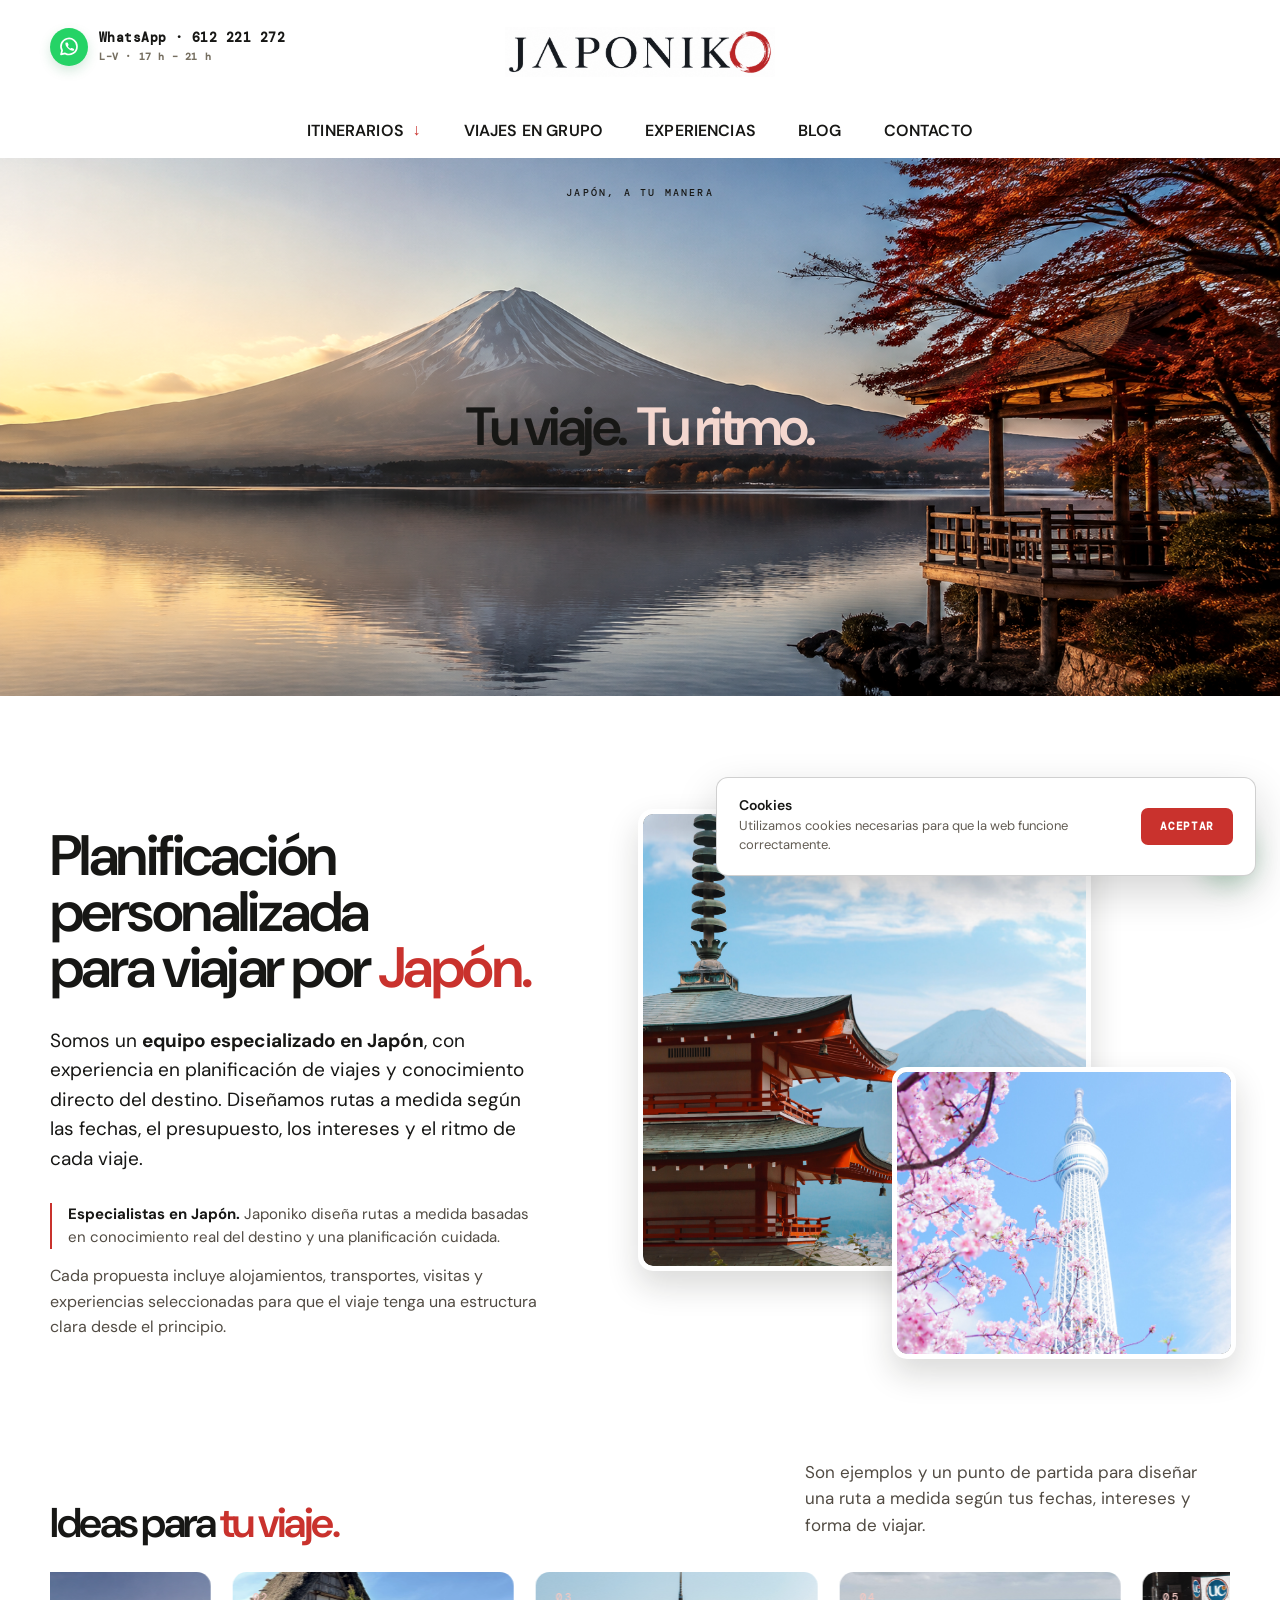
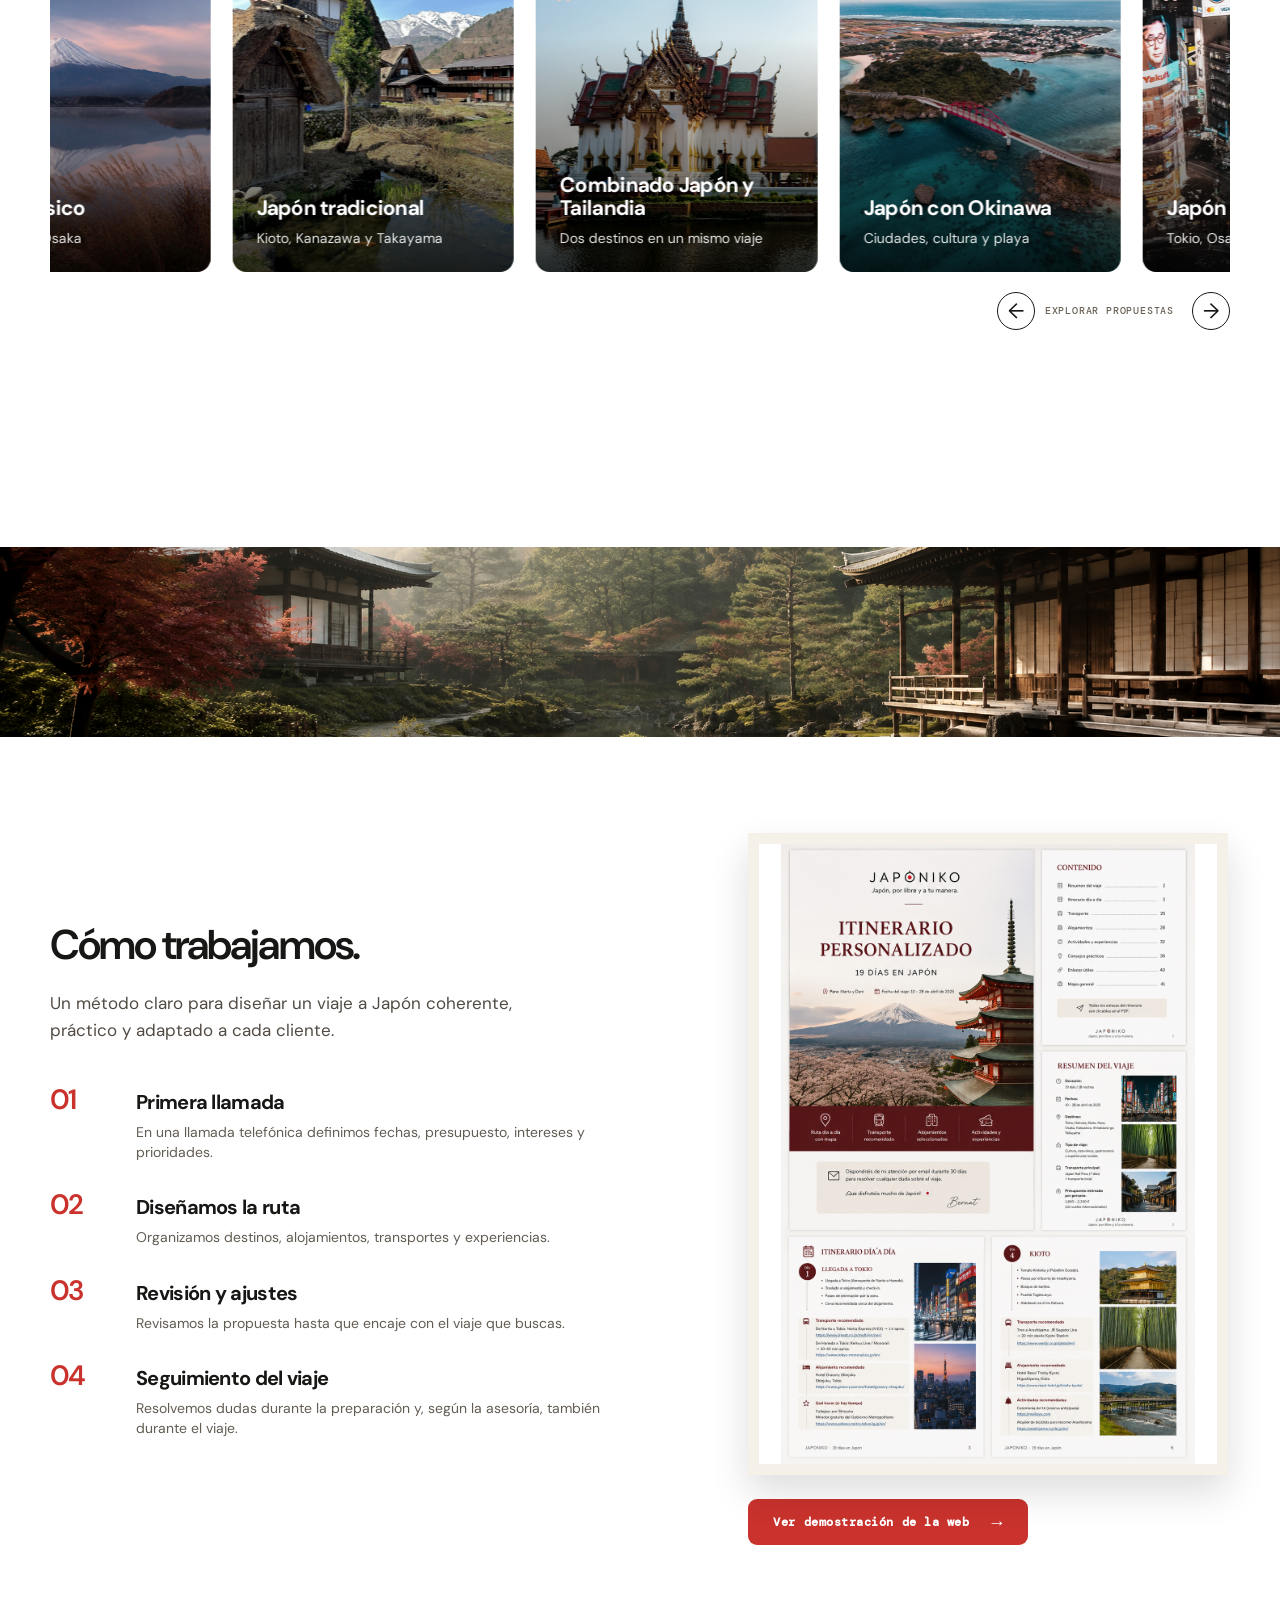
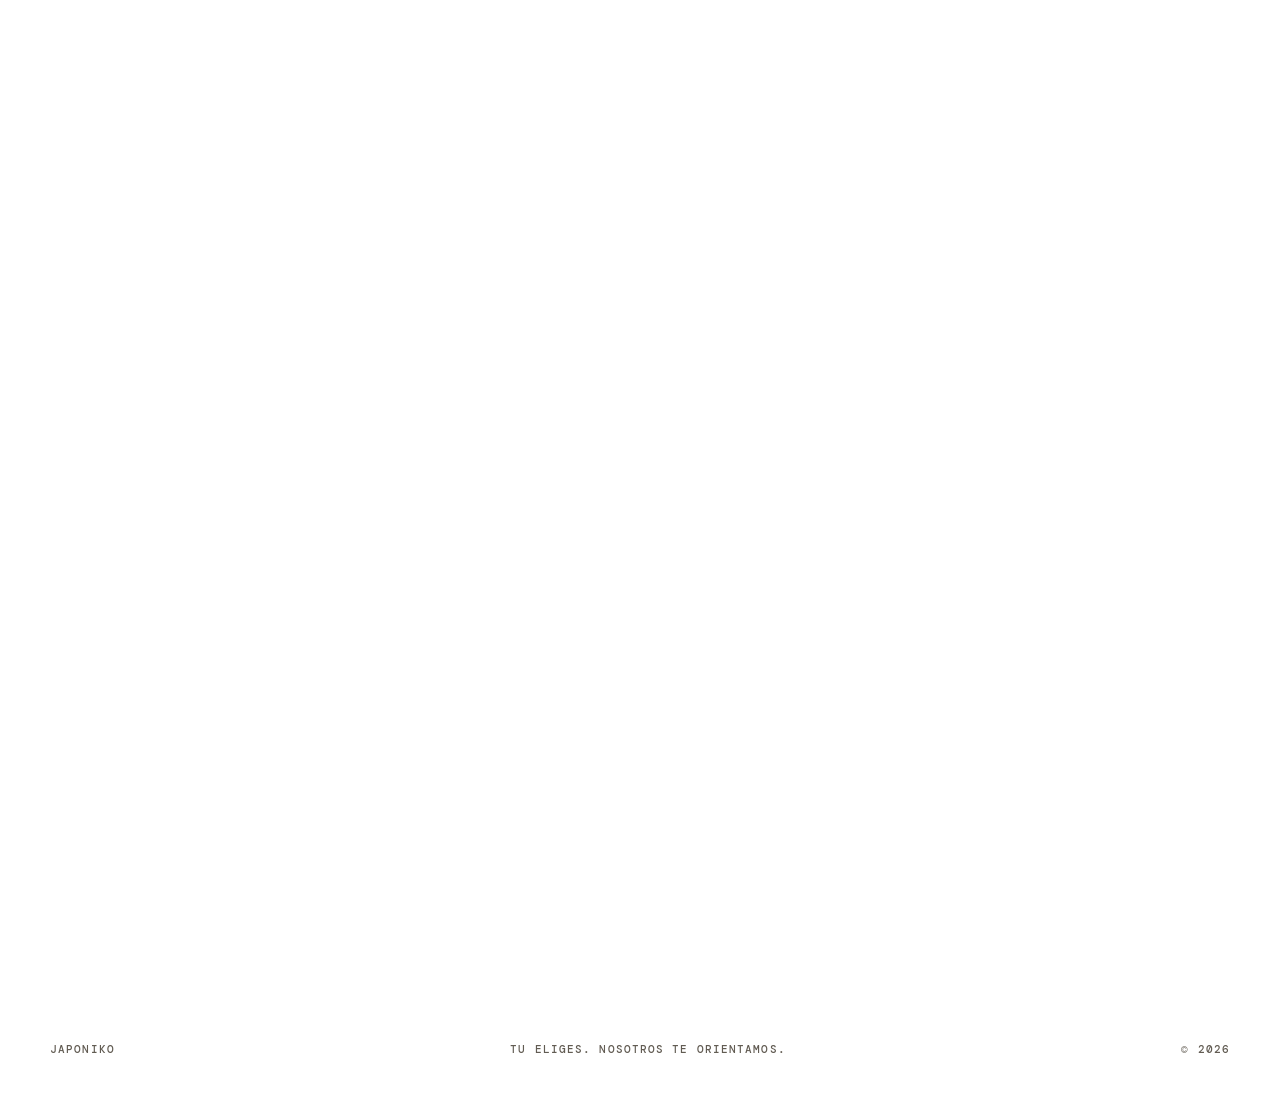
==== commit 35e28029: "Actualizar web de Japoniko" ====
--- a/index.html
+++ b/index.html
@@ -6,45 +6,71 @@
   <meta name="description" content="Planifica tu viaje a Japón por libre con un itinerario personalizado, recomendaciones y 30 días de acompañamiento. 79 € por viaje.">
   <title>Japoniko | Tu viaje a Japón, a tu manera</title>
   <link rel="stylesheet" href="style.css">
+  <link rel="stylesheet" href="professional.css">
   <script src="promo-banner.js" defer></script>
+  <script src="professional-site.js" defer></script>
 </head>
 <body>
+  <a class="whatsapp-float" href="https://wa.me/34612221272?text=Hola%20Bernat%2C%20tengo%20una%20consulta%20sobre%20un%20viaje%20a%20Jap%C3%B3n." target="_blank" rel="noopener" aria-label="Escríbeme por WhatsApp"><svg viewBox="0 0 24 24" aria-hidden="true" focusable="false"><path d="M20 11.4a8 8 0 0 1-11.9 7l-4.1 1 1.1-3.9A8 8 0 1 1 20 11.4Z"/><path d="M9.1 7.8c.2-.4.4-.4.7-.4h.4c.2 0 .4.1.5.4l.8 1.8c.1.3.1.5 0 .6l-.5.7c-.1.2-.1.3 0 .5.5.9 1.2 1.6 2.1 2.1.2.1.3.1.5 0l.7-.5c.2-.1.4-.1.6 0l1.8.8c.3.1.4.3.4.5v.4c0 .3-.1.5-.4.7-.6.3-1.4.4-2.1.2-1.2-.3-2.6-1.1-3.8-2.3-1.2-1.2-2-2.6-2.3-3.8-.2-.7-.1-1.5.2-2.1Z"/></svg></a>
   <header class="site-header">
+    <a class="whatsapp-hours" href="https://wa.me/34612221272" target="_blank" rel="noopener" aria-label="Escríbeme por WhatsApp al 612 221 272">
+      <span class="whatsapp-icon" aria-hidden="true"><svg viewBox="0 0 24 24" focusable="false"><path d="M20 11.4a8 8 0 0 1-11.9 7l-4.1 1 1.1-3.9A8 8 0 1 1 20 11.4Z"/><path d="M9.1 7.8c.2-.4.4-.4.7-.4h.4c.2 0 .4.1.5.4l.8 1.8c.1.3.1.5 0 .6l-.5.7c-.1.2-.1.3 0 .5.5.9 1.2 1.6 2.1 2.1.2.1.3.1.5 0l.7-.5c.2-.1.4-.1.6 0l1.8.8c.3.1.4.3.4.5v.4c0 .3-.1.5-.4.7-.6.3-1.4.4-2.1.2-1.2-.3-2.6-1.1-3.8-2.3-1.2-1.2-2-2.6-2.3-3.8-.2-.7-.1-1.5.2-2.1Z"/></svg></span><span>WhatsApp · 612 221 272<br><small>L–V · 17 h – 21 h</small></span>
+    </a>
     <a class="logo" href="#inicio" aria-label="Japoniko, inicio"><span class="logo-window"><img src="assets/images/logo-japoniko-premium.png" alt="Japoniko"></span></a>
-    <nav class="header-nav"><a class="header-link" href="como-funciona.html">Cómo funciona</a><div class="nav-dropdown"><a class="nav-trigger" href="japon-clasico.html">ITINERARIOS</a><div class="nav-menu"><a href="japon-clasico.html">Japón clásico</a><a href="japon-tradicional.html">Japón tradicional</a><a href="japon-extendido.html">Japón extendido</a></div></div><a class="header-link" href="blog.html">Blog</a></nav>
-    <a class="header-link contact-button" href="contacto.html">Contacto</a><a class="button button-small" href="#planifica">Empezar mi viaje</a>
+    <nav class="header-nav"><div class="nav-dropdown"><a class="nav-trigger" href="itinerarios.html">ITINERARIOS</a><div class="nav-menu"><a href="itinerarios.html#japon-clasico">Japón clásico</a><a href="itinerarios.html#japon-tradicional">Japón tradicional</a><a href="itinerarios.html#luna-de-miel">Luna de miel</a><a href="itinerarios.html#japon-en-familia">Japón con niños</a><a href="itinerarios.html#japon-urbano">Japón urbano</a><a href="itinerarios.html#japon-naturaleza">Japón y naturaleza</a><a href="itinerarios.html#japon-tailandia">Combinado Japón y Tailandia</a><a href="itinerarios.html#japon-okinawa">Japón con Okinawa</a></div></div><a class="header-link" href="viajes-en-grupo.html">Viajes en grupo</a><a class="header-link" href="experiencias.html">Experiencias</a><a class="header-link" href="blog.html">Blog</a><a class="header-link contact-button" href="contacto.html">Contacto</a></nav>
   </header>
 
   <main id="inicio">
+    <section class="opening-banner" aria-label="Japón, a tu manera">
+      <img src="assets/images/hero-fuji-panorama.png" alt="Paisaje japonés con el monte Fuji al fondo">
+      <div class="opening-banner-copy"><p>JAPÓN, A TU MANERA</p><h1><span class="opening-title-left">Tu viaje.</span><span class="opening-title-right">Tu ritmo.</span></h1></div>
+    </section>
     <section class="hero">
+      <div class="hero-side-photos" aria-label="Paisajes de Japón">
+        <img src="assets/images/kyoto-street.png" alt="Calle tradicional de Kioto">
+        <img src="assets/images/hero-japan-izu-coast.png" alt="Costa de Japón al atardecer">
+      </div>
       <div class="hero-copy">
-        <p class="eyebrow">ASESORÍA PARA VIAJAR A JAPÓN</p>
-        <h1>Tu viaje a Japón,<br><em>planificado por mí.</em></h1>
-        <p class="intro">Diseño una <strong>ruta a medida</strong> según tus gustos, tu presupuesto y la forma en la que quieres viajar. <strong>Me encargo de organizar todo el viaje</strong> para que tengas claro dónde ir, dónde dormir, cómo moverte y qué hacer en cada lugar.</p>
-        <div class="hero-action">
-          <a class="button" href="#planifica">Quiero planificar mi viaje <span>→</span></a>
-          <p><strong>79 € / viaje</strong><br>Ruta personalizada + planificación completa<br>+ 30 días de acompañamiento</p>
-        </div>
-      </div>
-      <div class="hero-art hero-photo">
-        <img class="hero-slide" src="assets/images/hero-kyoto-ilustrado.png" alt="Ilustración de Bernat en una calle tradicional de Kioto al atardecer">
-        <img class="hero-slide" src="assets/images/hero-shibuya.png" alt="Cruce de Shibuya en Tokio">
-        <img class="hero-slide" src="assets/images/hero-torii.png" alt="Torii de Miyajima junto al agua">
-        <span>日本</span>
-      </div>
-    </section>
-
-    <section class="trust-bar" aria-label="Ventajas de Japoniko"><span>Itinerario personalizado</span><span>30 días de acompañamiento</span><span>Tú mantienes el control</span></section>
-
-    <section class="quick-signup" aria-label="Solicita información">
-      <div><p class="eyebrow">¿TIENES JAPÓN EN MENTE?</p><p>Déjame tu email y te explico cómo funciona la asesoría.</p></div>
-      <form action="mailto:info@japoniko.es" method="post" enctype="text/plain"><input type="email" name="Email" aria-label="Tu email" placeholder="Tu email" required><button type="submit">Quiero información <span>→</span></button></form>
-    </section>
-
-    <figure class="bamboo-banner"><img src="assets/images/bamboo-banner.png" alt="Bosque de bambú japonés"></figure>
+        <h1>Planificación personalizada<br>para viajar a <em>Japón.</em></h1>
+        <p class="intro">Somos un <strong>equipo especializado en Japón</strong>, con experiencia en planificación de viajes y conocimiento directo del destino. Diseñamos rutas a medida según las fechas, el presupuesto, los intereses y el ritmo de cada viaje.</p>
+        <p class="hero-trust"><strong>Conocimiento experto del destino.</strong> Analizamos cada etapa para proponer una ruta coherente y aprovechar mejor el tiempo disponible.</p>
+        <p class="hero-detail">El resultado es una planificación clara, con recomendaciones de alojamientos, transportes, visitas y experiencias seleccionadas para cada itinerario.</p>
+      </div>
+      <div class="hero-art hero-mosaic" aria-label="Una selección de paisajes y ciudades de Japón">
+        <div class="mosaic-tile mosaic-large" role="img" aria-label="Pagoda y monte Fuji"><div class="hero-photo-caption"><strong>Pagoda Chureito · Fujiyoshida</strong><a href="https://wa.me/34612221272?text=Hola%2C%20quiero%20saber%20c%C3%B3mo%20llegar%20a%20la%20pagoda%20Chureito." target="_blank" rel="noopener">Te explicamos cómo llegar →</a></div></div>
+        <div class="mosaic-tile mosaic-neon" role="img" aria-label="Cerezos junto a la torre Skytree de Tokio"><div class="hero-photo-caption"><strong>Tokyo Skytree · Sumida</strong><a href="https://wa.me/34612221272?text=Hola%2C%20quiero%20saber%20c%C3%B3mo%20llegar%20a%20Tokyo%20Skytree." target="_blank" rel="noopener">Escríbenos y lo incluimos →</a></div></div>
+      </div>
+    </section>
+
+    <section class="trip-styles section" aria-labelledby="trip-styles-title">
+      <div class="trip-styles-heading"><h2 id="trip-styles-title">Ideas para <em>tu viaje.</em></h2><p>Son ejemplos y un punto de partida para diseñar una ruta a medida según tus fechas, intereses y forma de viajar.</p></div>
+      <div class="trip-styles-grid">
+        <a class="trip-style-card" href="japon-clasico.html"><img src="assets/images/hero-japan-fuji-lake.png" alt="Monte Fuji junto al lago"><span>01</span><div><b>Japón clásico</b><small>Tokio, Kioto y Osaka</small></div></a>
+        <a class="trip-style-card" href="japon-tradicional.html"><img src="assets/images/japon-tradicional-shirakawa.jpg" alt="Casas tradicionales de Shirakawa-go"><span>02</span><div><b>Japón tradicional</b><small>Kioto, Kanazawa y Takayama</small></div></a>
+        <a class="trip-style-card" href="itinerarios.html#japon-tailandia"><img src="assets/images/combinado-japon-tailandia.jpg" alt="Templo tradicional de Tailandia"><span>03</span><div><b>Combinado Japón y Tailandia</b><small>Dos destinos en un mismo viaje</small></div></a>
+<a class="trip-style-card" href="itinerarios.html#japon-okinawa"><img src="assets/images/japon-okinawa-puente.jpg" alt="Puente sobre el mar de Okinawa"><span>04</span><div><b>Japón con Okinawa</b><small>Ciudades, cultura y playa</small></div></a>
+        <a class="trip-style-card" href="itinerarios.html#japon-urbano"><img src="assets/images/japon-urbano-shibuya.jpg" alt="Cruce de Shibuya de noche"><span>05</span><div><b>Japón urbano</b><small>Tokio, Osaka y noches de neón</small></div></a>
+        <a class="trip-style-card" href="itinerarios.html#luna-de-miel"><img src="assets/images/japon-luna-de-miel.jpg" alt="Interior tradicional japonés"><span>08</span><div><b>Luna de miel en Japón</b><small>Hoteles especiales, onsen y calma</small></div></a>
+        <a class="trip-style-card" href="itinerarios.html#japon-en-familia"><img src="assets/images/japon-con-ninos.jpg" alt="Niño disfrutando de un parque temático"><span>09</span><div><b>Japón con niños</b><small>Un ritmo cómodo para todos</small></div></a>
+      </div>
+      <div class="trip-carousel-controls" aria-label="Controles del carrusel de ideas de viaje"><button type="button" data-trip-carousel="previous" aria-label="Ver ideas anteriores">←</button><span>Explorar propuestas</span><button type="button" data-trip-carousel="next" aria-label="Ver más ideas">→</button></div>
+    </section>
+
+    <section class="quick-signup" aria-label="Contacta por WhatsApp">
+      <div><p class="eyebrow">¿TIENES JAPÓN EN MENTE?</p><p>Escríbeme por WhatsApp y pregúntame lo que quieras, sin compromiso.</p></div>
+      <a class="quick-whatsapp" href="https://wa.me/34612221272?text=Hola%20Bernat%2C%20tengo%20una%20consulta%20sobre%20un%20viaje%20a%20Jap%C3%B3n." target="_blank" rel="noopener">WhatsApp <span>→</span></a>
+    </section>
+
+    <figure class="bamboo-banner"><img src="assets/images/japan-temple-garden-banner.png" alt="Jardín tradicional japonés con templos y estanque"></figure>
+
+    <section class="journey-process section" id="como-trabajamos" aria-labelledby="journey-process-title">
+      <div class="journey-process-copy"><h2 id="journey-process-title">Cómo trabajamos.</h2><p class="journey-process-intro">Una forma clara de organizar un viaje a Japón a medida.</p><div class="journey-process-steps"><article><b>01</b><div><h3>Primera llamada</h3><p>En una llamada telefónica definimos fechas, presupuesto, intereses y prioridades.</p></div></article><article><b>02</b><div><h3>Diseño de la ruta</h3><p>Organizamos destinos, alojamientos, transportes y experiencias.</p></div></article><article><b>03</b><div><h3>Revisión y ajustes</h3><p>Revisamos la propuesta hasta que encaje con el viaje que buscas.</p></div></article><article><b>04</b><div><h3>Seguimiento del viaje</h3><p>Resolvemos dudas durante la preparación y, según la asesoría, también durante el viaje.</p></div></article></div></div>
+      <div class="journey-itinerary-demo"><figure class="journey-itinerary" aria-label="Muestra de un itinerario personalizado de Japoniko"><img src="assets/images/ejemplo-itinerario.png" alt="Ejemplo de itinerario personalizado de Japón"></figure><a class="demo-itinerary-button" href="demo-itinerario.html">Ver demostración de la web <span>→</span></a></div>
+    </section>
 
     <section class="support">
-      <div class="support-copy"><p class="eyebrow">TU ITINERARIO</p><h2>Así se ve<br><em>tu plan de viaje.</em></h2><ol class="plan-includes"><li><b>01</b><div><strong>Tu ruta, día a día</strong><span>Itinerario detallado con lugares que visitar, barrios y recomendaciones.</span></div></li><li><b>02</b><div><strong>Vuelos internacionales</strong><span>Opciones de vuelos, horarios y toda la información para llegar a Japón.</span></div></li><li><b>03</b><div><strong>Transporte interno</strong><span>Trenes, trayectos, tiempos y recomendaciones para moverte por Japón.</span></div></li><li><b>04</b><div><strong>Dónde alojarte</strong><span>Hoteles seleccionados según tu ruta, presupuesto y preferencias.</span></div></li><li><b>05</b><div><strong>Qué hacer y dónde comer</strong><span>Experiencias, restaurantes y pequeños descubrimientos que merecen la pena.</span></div></li><li><b>06</b><div><strong>Todo a mano</strong><span>Enlaces directos e información práctica para que tengas todo lo necesario durante el viaje.</span></div></li></ol><p class="plan-closing">Todo pensado para ti, organizado en un solo lugar y listo para disfrutar.</p><a class="text-link" href="#planifica">Quiero mi itinerario →</a></div>
+      <div class="support-copy"><p class="eyebrow">TU ITINERARIO</p><h2>Así se ve<br><em>tu plan de viaje.</em></h2><ol class="plan-includes"><li><b>01</b><div><strong>Tu ruta, día a día</strong><span>Itinerario detallado con lugares que visitar, barrios y recomendaciones.</span></div></li><li><b>02</b><div><strong>Vuelos internacionales</strong><span>Opciones de vuelos, horarios y toda la información para llegar a Japón.</span></div></li><li><b>03</b><div><strong>Transporte interno</strong><span>Trenes, trayectos, tiempos y recomendaciones para moverte por Japón.</span></div></li><li><b>04</b><div><strong>Dónde alojarte</strong><span>Hoteles seleccionados según tu ruta, presupuesto y preferencias.</span></div></li><li><b>05</b><div><strong>Qué hacer y dónde comer</strong><span>Experiencias, restaurantes y pequeños descubrimientos que merecen la pena.</span></div></li><li><b>06</b><div><strong>Todo a mano</strong><span>Enlaces directos e información práctica para que tengas todo lo necesario durante el viaje.</span></div></li></ol></div>
+      <span class="support-sakura-accent" aria-hidden="true"></span>
       <div class="itinerary-book" aria-label="Ejemplo de itinerario personalizado">
         <span class="pdf-badge">MUESTRA<br>DEL PDF</span>
         <div class="book-spread" aria-live="polite">
@@ -56,38 +82,60 @@
       </div>
     </section>
 
-    <section class="price-detail">
-      <div class="price-copy"><p class="section-label">LA ASESORÍA JAPONIKO</p><div class="price-number"><strong>79</strong><span>€<small>por viaje</small></span></div><h2>Todo lo necesario<br><em>para organizarlo bien.</em></h2><p>Un precio claro para dejar de improvisar y empezar a organizar tu viaje con una ruta que tenga sentido.</p><a class="button" href="#planifica">Quiero empezar <span>→</span></a></div>
-      <div class="price-includes"><span class="price-stamp">ASESORÍA PERSONALIZADA</span><p class="eyebrow">¿QUÉ RECIBES POR 79 €?</p><ul><li>Análisis de fechas, presupuesto e intereses</li><li>Itinerario personalizado, día a día</li><li>Recomendaciones de hoteles</li><li>Orientación sobre vuelos y transporte</li><li>Actividades, experiencias, restaurantes y recomendaciones</li><li>Enlaces directos para reservar por tu cuenta</li><li><strong>30 días de consultas y ajustes contigo</strong></li></ul><p class="fine-print">Tú haces las reservas. Nosotros te ayudamos a decidir cuáles encajan mejor en tu viaje.</p><div class="service-vignettes"><img src="assets/images/tokio.jpg" alt="Tokio"><img src="assets/images/pagoda.jpg" alt="Kioto"><img src="assets/images/calle.jpg" alt="Japón tradicional"></div></div>
-    </section>
-
-    <section class="problem section">
-      <div class="section-label">01 — EL PROBLEMA</div>
-      <div class="split-heading"><h2>Japón es increíble.<br><em>Organizarlo no siempre.</em></h2><p>Demasiadas opciones, demasiada información y poco tiempo para saber qué merece realmente la pena.</p></div>
-      <div class="question-list"><span>¿Cuántos días dedicar a cada ciudad?</span><span>¿Dónde merece la pena alojarse?</span><span>¿Qué transporte necesito?</span><span>¿Qué merece realmente la pena reservar?</span><span>¿Estoy intentando meter demasiadas cosas?</span></div>
-      <p class="statement">No necesitas más información.<br><strong>Necesitas saber qué hacer con ella.</strong></p>
-    </section>
-
-    <section class="section quiet">
-      <div class="section-label">02 — LA PROPUESTA</div>
-      <div class="split-heading"><h2>Tú tienes el viaje<br>en mente. <em>Nosotros<br>lo convertimos en un plan.</em></h2><p>Analizamos tus fechas, preferencias y presupuesto para diseñar un viaje que encaje contigo. Nada de itinerarios genéricos.</p></div>
-      <div class="included">
-        <article><b>01</b><h3>Ruta día a día</h3><p>Qué ver, cuándo hacerlo y cómo encajar cada jornada sin correr de más.</p></article>
-        <article><b>02</b><h3>Todo lo esencial</h3><p>Hoteles, transporte, actividades y recomendaciones elegidas para tu viaje.</p></article>
-        <article><b>03</b><h3>Enlaces directos</h3><p>Opciones claras para consultar y reservar por tu cuenta, sin volver a buscarlo todo.</p></article>
-      </div>
-    </section>
-
-    <section class="about section">
-      <div class="about-intro"><p class="section-label">QUIÉN ESTÁ DETRÁS</p><h2>Hola,<br>soy <em>Bernat.</em></h2><img src="assets/images/bernat-retrato.png" alt="Bernat, fundador de Japoniko"></div>
-      <div class="about-text"><p>Llevo más de 10 años trabajando en el sector turístico. He visto cómo una buena planificación puede transformar por completo la experiencia de un viaje.</p><p>Asia siempre ha sido una de mis grandes pasiones, y Japón ocupa un lugar especial: por su cultura, su gastronomía y la forma en que cada viaje puede ser diferente.</p><p><strong>Japoniko nace para ayudarte a vivir Japón a tu manera, con criterio y sin complicarte de más.</strong></p><blockquote>“Un buen viaje no consiste en verlo todo. Consiste en vivir lo que de verdad encaja contigo.”</blockquote></div>
-    </section>
-
-    <section class="section process" id="como-funciona">
-      <div class="section-label">03 — CÓMO FUNCIONA</div>
-      <h2>Simple, claro<br>y <em>hecho para ti.</em></h2>
-      <ol><li><b>01</b><span>Nos cuentas tu viaje</span></li><li><b>02</b><span>Preparamos tu itinerario</span></li><li><b>03</b><span>Lo ajustamos contigo</span></li><li><b>04</b><span>Reservas a tu ritmo</span></li></ol>
-      <p class="process-note">Te asesoramos y planificamos contigo; las reservas siempre las haces tú, con toda la información clara delante.</p>
+    <section class="plan-pricing section" aria-label="Opciones de itinerario">
+      <article class="plan-price-card"><p>ASESORÍA ESENCIAL</p><strong>79 €</strong><div class="plan-summary">Te diseñamos el viaje.</div><ul class="signature-includes"><li><b>📞 Llamada inicial de planificación</b><span>Una primera conversación para conocerte, entender qué buscas en Japón y definir el viaje: fechas, presupuesto, intereses, ritmo y preferencias.</span></li><li><b>🗺️ Itinerario personalizado</b><span>Diseño de una ruta completa y adaptada a tu viaje, organizada día a día para aprovechar al máximo el tiempo.</span></li><li><b>✏️ Modificaciones del itinerario</b><span>Cambios y ajustes sobre la propuesta hasta conseguir un itinerario que realmente encaje contigo.</span></li><li><b>📧 Emails de seguimiento durante 30 días</b><span>Podrás contactar con Japoniko durante los 30 días posteriores a la contratación para resolver dudas, plantear cambios o ajustar detalles del viaje.</span></li></ul></article>
+      <article class="plan-price-card plan-signature"><p>ASESORÍA SIGNATURE</p><div class="price-promo"><s>99 €</s><strong>79 €</strong></div><div class="plan-summary">Te diseñamos el viaje y te acompañamos durante la preparación y el viaje.</div><ul class="signature-includes"><li><b>📞 Llamada inicial de planificación</b><span>Una primera conversación para conocerte, entender qué buscas en Japón y definir el viaje: fechas, presupuesto, intereses, ritmo y preferencias.</span></li><li><b>🗺️ Itinerario personalizado</b><span>Diseño de una ruta completa y adaptada a tu viaje, organizada día a día para aprovechar al máximo el tiempo.</span></li><li><b>✏️ Modificaciones del itinerario</b><span>Cambios y ajustes sobre la propuesta hasta conseguir un itinerario que realmente encaje contigo.</span></li><li><b>✈️ Búsqueda de los mejores precios de vuelos</b><span>Búsqueda y comparación de las opciones de vuelo más interesantes teniendo en cuenta precio, horarios, escalas y duración.</span></li><li><b>📧 Emails de seguimiento ilimitados</b><span>Podrás contactar con Japoniko de forma ilimitada durante la preparación y el viaje para resolver dudas, plantear cambios o ajustar detalles.</span></li><li><b>🌐 Web privada con tu itinerario</b><span>Tu viaje estará disponible en una web personalizada para consultarlo cómodamente desde ordenador o móvil durante la preparación y el viaje.</span></li><li><b>🍜 Gastroguía de Japón</b><span>Una guía gastronómica personalizada con restaurantes, platos que probar, zonas gastronómicas y recomendaciones para disfrutar de la comida japonesa.</span></li><li><b>💬 WhatsApp de asistencia durante el viaje</b><span>Tendrás un canal directo con Japoniko durante tu viaje para resolver dudas relacionadas con el itinerario y ayudarte ante pequeñas incidencias de planificación.</span></li><li><b>🎥 Videollamada final</b><span>Una última videollamada antes de viajar para repasar el itinerario, resolver dudas y asegurarnos de que llegas a Japón con todo claro.</span></li></ul></article>
+    </section>
+
+    <section class="trip-styles section" aria-labelledby="trip-styles-title">
+      <div class="trip-styles-heading"><p class="section-label">EJEMPLOS DE VIAJE</p><h2 id="trip-styles-title">Ideas para<br><em>tu viaje.</em></h2><p>No son paquetes cerrados: son puntos de partida para diseñar una ruta por Japón que tenga sentido contigo.</p></div>
+      <div class="trip-styles-grid">
+        <a class="trip-style-card" href="japon-clasico.html"><img src="assets/images/hero-japan-fuji-lake.png" alt="Monte Fuji junto al lago"><span>01</span><div><b>Japón clásico</b><small>Tokio, Kioto y Osaka</small></div></a>
+        <a class="trip-style-card" href="japon-tradicional.html"><img src="assets/images/japon-tradicional-shirakawa.jpg" alt="Casas tradicionales de Shirakawa-go"><span>02</span><div><b>Japón tradicional</b><small>Kioto, Kanazawa y Takayama</small></div></a>
+        <a class="trip-style-card" href="itinerarios.html#japon-tailandia"><img src="assets/images/combinado-japon-tailandia.jpg" alt="Templo tradicional de Tailandia"><span>03</span><div><b>Combinado Japón y Tailandia</b><small>Dos destinos en un mismo viaje</small></div></a>
+<a class="trip-style-card" href="itinerarios.html#japon-okinawa"><img src="assets/images/japon-okinawa-puente.jpg" alt="Puente sobre el mar de Okinawa"><span>04</span><div><b>Japón con Okinawa</b><small>Ciudades, cultura y playa</small></div></a>
+      </div>
+    </section>
+
+    <section class="travel-tips section" aria-label="Consejos para viajar a Japón">
+      <div class="travel-tips-track">
+        <article><img src="assets/images/tip-alojamiento-animation.png" alt="Entrada de un ryokan japonés"><p>Reserva los alojamientos con margen: una buena ubicación cambia por completo el viaje.</p></article>
+        <article><img src="assets/images/tip-ritmo-animation.png" alt="Pagoda japonesa en un jardín tranquilo"><p>No llenes todos los días: Japón también se disfruta cuando dejas espacio para improvisar.</p></article>
+        <article><img src="assets/images/tip-descubrimientos-animation.png" alt="Calle japonesa iluminada al anochecer"><p>Planifica lo esencial y deja que los pequeños descubrimientos hagan el resto.</p></article>
+        <article><img src="assets/images/tip-barrios-animation.png" alt="Barrio tranquilo japonés"><p>Deja tiempo para los barrios tranquilos: ahí es donde Japón sorprende más.</p></article>
+        <article aria-hidden="true"><img src="assets/images/tip-alojamiento-animation.png" alt=""><p>Reserva los alojamientos con margen: una buena ubicación cambia por completo el viaje.</p></article>
+        <article aria-hidden="true"><img src="assets/images/tip-ritmo-animation.png" alt=""><p>No llenes todos los días: Japón también se disfruta cuando dejas espacio para improvisar.</p></article>
+        <article aria-hidden="true"><img src="assets/images/tip-descubrimientos-animation.png" alt=""><p>Planifica lo esencial y deja que los pequeños descubrimientos hagan el resto.</p></article>
+        <article aria-hidden="true"><img src="assets/images/tip-barrios-animation.png" alt=""><p>Deja tiempo para los barrios tranquilos: ahí es donde Japón sorprende más.</p></article>
+      </div>
+      <div class="travel-tips-controls"><button type="button" class="travel-tips-arrow" data-tips="previous" aria-label="Ver consejo anterior">←</button><button type="button" class="travel-tips-arrow" data-tips="next" aria-label="Ver consejo siguiente">→</button></div>
+    </section>
+
+    <section class="call-booking section" id="agenda-llamada">
+      <video class="call-booking-video" autoplay muted loop playsinline preload="metadata" aria-hidden="true">
+        <source src="assets/video-agenda-japoniko.mp4" type="video/mp4">
+      </video>
+      <div class="call-booking-video-overlay" aria-hidden="true"></div>
+      <div class="call-booking-copy"><p class="section-label">HABLEMOS DE TU VIAJE</p><h2>Agenda una<br><em>llamada.</em></h2><p>Elige el día que mejor te vaya y te contactaré para confirmar la llamada.</p><img class="call-daruma" src="assets/images/daruma-llamada-transparente.png" alt="Daruma con auriculares"></div>
+      <form class="call-booking-form" action="https://formsubmit.co/info@japoniko.es" method="POST">
+        <input type="hidden" name="_subject" value="Nueva solicitud de llamada - Japoniko">
+        <input type="hidden" name="_template" value="table">
+        <label>Nombre<input type="text" name="Nombre" autocomplete="name" required></label>
+        <label>Teléfono<input type="tel" name="Teléfono" autocomplete="tel" required></label>
+        <div class="call-date-picker"><span class="call-field-label">Fecha para la llamada</span><div class="call-calendar" id="call-calendar" role="group" aria-label="Elige un día laborable para la llamada"></div><input type="hidden" name="Fecha preferida" id="call-date" required><input type="hidden" name="Horario" value="18:00–19:00"><p class="call-time">Horario disponible · lunes a viernes · 18:00–19:00</p><p class="call-date-message" id="call-date-message" role="status" aria-live="polite"></p></div>
+        <button class="button" type="submit">Solicitar llamada <span>→</span></button>
+        <p class="form-note">Te contactaré para confirmar la llamada.</p>
+      </form>
+    </section>
+
+    <section class="cities section" aria-labelledby="cities-title">
+      <p class="section-label">INSPIRACIÓN</p><h2 id="cities-title">Qué ver en <em>Japón.</em></h2>
+      <div class="city-card-grid"><a class="city-card" style="--city-image:url('assets/images/city-tokio-animation.png')" href="que-ver-en-japon.html#tokio">Tokio</a><a class="city-card" style="--city-image:url('assets/images/city-kioto-animation.png')" href="que-ver-en-japon.html#kioto">Kioto</a><a class="city-card" style="--city-image:url('assets/images/city-osaka-animation.png')" href="que-ver-en-japon.html#osaka">Osaka</a><a class="city-card" style="--city-image:url('assets/images/city-nara-animation.png')" href="que-ver-en-japon.html#nara">Nara</a><a class="city-card" style="--city-image:url('assets/images/city-hiroshima-animation.png')" href="que-ver-en-japon.html#hiroshima">Hiroshima</a><a class="city-card" style="--city-image:url('assets/images/city-kanazawa-animation.png')" href="que-ver-en-japon.html#kanazawa">Kanazawa</a><a class="city-card" style="--city-image:url('assets/images/city-takayama-animation.png')" href="que-ver-en-japon.html#takayama">Takayama</a><a class="city-card" style="--city-image:url('assets/images/city-hakone-animation.png')" href="que-ver-en-japon.html#hakone">Hakone</a><a class="city-card" style="--city-image:url('assets/images/city-miyajima-animation.png')" href="que-ver-en-japon.html#miyajima">Miyajima</a><a class="city-card" style="--city-image:url('assets/images/city-kobe-animation.png')" href="que-ver-en-japon.html#kobe">Kobe</a></div>
+    </section>
+
+    <section class="about section" aria-labelledby="about-title">
+      <div class="about-heading"><p class="section-label">QUIÉN ESTÁ DETRÁS</p><h2 id="about-title">Hola, soy <em>Bernat.</em></h2></div>
+      <div class="about-highlights"><article><b>01</b><div><h3>Más de 10 años en turismo.</h3><p>He trabajado dentro del sector y he visto de primera mano cómo una buena planificación puede cambiar completamente un viaje.</p></div></article><article><b>02</b><div><h3>Japón siempre me ha llamado especialmente.</h3><p>Su cultura, su gastronomía, sus ciudades y, sobre todo, la cantidad de formas diferentes que existen de vivirlo.</p></div></article></div>
     </section>
 
     <section class="request section" id="planifica">
@@ -110,6 +158,97 @@
   <footer><span>JAPONIKO</span><span>Tu eliges. Nosotros te orientamos.</span><span>© 2026</span></footer>
   <div class="form-notice" id="form-notice" role="status" aria-live="polite">¡Gracias! Hemos preparado tu mensaje. Solo falta confirmarlo desde tu aplicación de correo.</div>
   <script>
+    (function () {
+      var signaturePrice = document.querySelector('.plan-signature .price-promo');
+      if (!signaturePrice) return;
+      var oldPrice = signaturePrice.querySelector('s');
+      var currentPrice = signaturePrice.querySelector('strong');
+      if (oldPrice) oldPrice.remove();
+      if (currentPrice) currentPrice.textContent = '99 €';
+    }());
+    (function () {
+      var section = document.querySelector('main > .trip-styles');
+      var track = section && section.querySelector('.trip-styles-grid');
+      if (!track || window.matchMedia('(prefers-reduced-motion: reduce)').matches) return;
+      var previousButton = section.querySelector('[data-trip-carousel="previous"]');
+      var nextButton = section.querySelector('[data-trip-carousel="next"]');
+      var originals = Array.prototype.slice.call(track.children);
+      originals.forEach(function (card) {
+        var clone = card.cloneNode(true);
+        clone.setAttribute('aria-hidden', 'true');
+        clone.setAttribute('tabindex', '-1');
+        track.appendChild(clone);
+      });
+      var position = 0;
+      var lastFrame = 0;
+      var isInteracting = false;
+      var pointerActive = false;
+      var didDrag = false;
+      var dragStartX = 0;
+      var dragStartPosition = 0;
+      var suppressClick = false;
+      function cycleWidth() { return track.scrollWidth / 2; }
+      function normalise(value) {
+        var width = cycleWidth();
+        return width ? ((value % width) + width) % width : 0;
+      }
+      function render() {
+        track.style.transform = 'translate3d(-' + position + 'px,0,0)';
+      }
+      function moveBy(amount) {
+        position = normalise(position + amount);
+        render();
+      }
+      function animate(now) {
+        if (!lastFrame) lastFrame = now;
+        if (!isInteracting) position = normalise(position + ((now - lastFrame) * 0.022));
+        lastFrame = now;
+        render();
+        window.requestAnimationFrame(animate);
+      }
+      if (previousButton) previousButton.addEventListener('click', function () { moveBy(-300); });
+      if (nextButton) nextButton.addEventListener('click', function () { moveBy(300); });
+      track.addEventListener('pointerdown', function (event) {
+        pointerActive = true;
+        didDrag = false;
+        dragStartX = event.clientX;
+        dragStartPosition = position;
+      });
+      track.addEventListener('pointermove', function (event) {
+        if (!pointerActive) return;
+        var distance = event.clientX - dragStartX;
+        if (!didDrag && Math.abs(distance) < 8) return;
+        if (!didDrag) {
+          didDrag = true;
+          isInteracting = true;
+          track.classList.add('is-dragging');
+          track.setPointerCapture(event.pointerId);
+        }
+        position = normalise(dragStartPosition - distance);
+        render();
+      });
+      function finishDrag(event) {
+        if (!pointerActive) return;
+        pointerActive = false;
+        isInteracting = false;
+        track.classList.remove('is-dragging');
+        if (didDrag) {
+          suppressClick = true;
+          window.setTimeout(function () { suppressClick = false; }, 0);
+        }
+        if (event && track.hasPointerCapture(event.pointerId)) track.releasePointerCapture(event.pointerId);
+      }
+      track.addEventListener('pointerup', finishDrag);
+      track.addEventListener('pointercancel', finishDrag);
+      track.addEventListener('click', function (event) {
+        if (!suppressClick) return;
+        event.preventDefault();
+        event.stopPropagation();
+        suppressClick = false;
+      }, true);
+      window.addEventListener('resize', function () { position = normalise(position); });
+      window.requestAnimationFrame(animate);
+    }());
     document.querySelectorAll('form[action^="mailto:"]').forEach(function (form) {
       form.addEventListener('submit', function () {
         document.getElementById('form-notice').classList.add('is-visible');
@@ -145,6 +284,83 @@
       book.querySelector('[data-book="previous"]').addEventListener('click', function () { current = (current + 3) % 4; updateBook(); });
       updateBook();
     }());
+    (function () {
+      var callDate = document.getElementById('call-date');
+      var calendar = document.getElementById('call-calendar');
+      var message = document.getElementById('call-date-message');
+      var form = document.querySelector('.call-booking-form');
+      if (!callDate || !calendar || !form) return;
+      var formatter = new Intl.DateTimeFormat('es-ES', { weekday: 'short', day: 'numeric', month: 'short' });
+      var valueFormatter = new Intl.DateTimeFormat('en-CA', { year: 'numeric', month: '2-digit', day: '2-digit' });
+      var date = new Date();
+      var available = 0;
+      while (available < 20) {
+        if (date.getDay() >= 1 && date.getDay() <= 5) {
+          var button = document.createElement('button');
+          button.type = 'button';
+          button.className = 'call-day';
+          button.textContent = formatter.format(date).replace('.', '');
+          button.dataset.date = valueFormatter.format(date);
+          button.setAttribute('aria-pressed', 'false');
+          button.setAttribute('aria-label', 'Elegir ' + formatter.format(date) + ', de 18:00 a 19:00');
+          button.addEventListener('click', function () {
+            calendar.querySelectorAll('.call-day').forEach(function (day) { day.classList.remove('is-selected'); day.setAttribute('aria-pressed', 'false'); });
+            this.classList.add('is-selected'); this.setAttribute('aria-pressed', 'true');
+            callDate.value = this.dataset.date;
+            message.textContent = 'Día seleccionado: ' + this.textContent + ' · 18:00–19:00';
+          });
+          calendar.appendChild(button);
+          available += 1;
+        }
+        date.setDate(date.getDate() + 1);
+      }
+      form.addEventListener('submit', function (event) {
+        if (!callDate.value) { event.preventDefault(); message.textContent = 'Elige un día para continuar.'; calendar.querySelector('.call-day').focus(); }
+      });
+    }());
+    (function () {
+      var elements = document.querySelectorAll('.quick-signup, .support, .plan-pricing, .travel-tips, .call-booking, .price-detail, .about, .request, .faq, .final-cta');
+      if (!('IntersectionObserver' in window)) return;
+      var observer = new IntersectionObserver(function (entries) {
+        entries.forEach(function (entry) {
+          if (entry.isIntersecting) { entry.target.classList.add('is-revealed'); observer.unobserve(entry.target); }
+        });
+      }, { threshold: 0.1, rootMargin: '0px 0px -40px 0px' });
+      elements.forEach(function (element) { element.classList.add('js-reveal'); observer.observe(element); });
+    }());
+    (function () {
+      var tips = document.querySelector('.travel-tips');
+      if (!tips) return;
+      var track = tips.querySelector('.travel-tips-track');
+      var cards = track.querySelectorAll('article');
+      var originalCards = 4;
+      function stepSize() { return cards[0].offsetWidth + parseFloat(window.getComputedStyle(track).gap || 0); }
+      var offset = 0;
+      var lastFrame = 0;
+      var reducedMotion = window.matchMedia('(prefers-reduced-motion: reduce)').matches;
+      function cycleWidth() { return stepSize() * originalCards; }
+      function move() { track.style.transition = 'none'; track.style.transform = 'translateX(-' + offset + 'px)'; }
+      function next() {
+        offset = (offset + stepSize()) % cycleWidth();
+        move();
+      }
+      function previous() {
+        offset = (offset - stepSize() + cycleWidth()) % cycleWidth();
+        move();
+      }
+      tips.querySelector('[data-tips="next"]').addEventListener('click', next);
+      tips.querySelector('[data-tips="previous"]').addEventListener('click', previous);
+      window.addEventListener('resize', function () { offset = offset % cycleWidth(); move(); });
+      function animate(now) {
+        if (!lastFrame) lastFrame = now;
+        var elapsed = now - lastFrame;
+        lastFrame = now;
+        offset = (offset + (elapsed * 0.022)) % cycleWidth();
+        move();
+        window.requestAnimationFrame(animate);
+      }
+      if (!reducedMotion) window.requestAnimationFrame(animate);
+    }());
   </script>
 </body>
 </html>
--- a/style.css
+++ b/style.css
@@ -1,4 +1,83 @@
 @import url('https://fonts.googleapis.com/css2?family=DM+Mono:wght@400;500&family=DM+Sans:wght@400;500;600;700&family=Playfair+Display:ital,wght@0,500;0,600;1,500;1,600&display=swap');
+.itinerary.section{position:relative;margin-top:28px;padding:52px 56px!important;border:1px solid #d8d0c4;border-top:3px solid var(--red);border-radius:18px;background:linear-gradient(135deg,#fff 0%,#f7f3ec 100%);box-shadow:0 14px 28px rgba(23,23,21,.06);overflow:hidden}.itinerary.section:after{content:'';position:absolute;right:-55px;top:-66px;width:210px;height:210px;border:1px solid rgba(216,57,50,.18);border-radius:50%;box-shadow:0 0 0 20px rgba(216,57,50,.035),0 0 0 42px rgba(216,57,50,.025);pointer-events:none}.itinerary.section .section-label{position:relative;z-index:1;margin-bottom:16px}.itinerary.section .split-heading{position:relative;z-index:1;grid-template-columns:minmax(0,1.08fr) minmax(260px,.72fr);gap:56px;align-items:center}.itinerary.section .split-heading h2{font-size:clamp(38px,4.2vw,60px);line-height:1.01}.itinerary.section .split-heading>p{max-width:430px;margin:0;padding:14px 0 14px 21px;border-left:2px solid var(--red);font-size:16px;line-height:1.55}.itinerary.section .itinerary-grid{position:relative;z-index:1;grid-template-columns:repeat(3,minmax(0,1fr));gap:12px;margin-top:34px;border:0}.itinerary.section .itinerary-grid>div{min-height:82px;padding:15px 16px;border:1px solid #ddd5c9;border-radius:10px;background:rgba(255,255,255,.7);display:flex;flex-direction:column;align-items:flex-start;justify-content:center;gap:7px;transition:transform .22s ease,border-color .22s ease,box-shadow .22s ease}.itinerary.section .itinerary-grid>div:hover{transform:translateY(-3px);border-color:rgba(216,57,50,.55);box-shadow:0 9px 16px rgba(23,23,21,.08)}.itinerary.section .itinerary-grid b{min-width:0;color:var(--red);font-size:10px;letter-spacing:.08em}.itinerary.section .itinerary-grid span{font-size:17px;font-weight:600;line-height:1.2}@media(max-width:800px){.itinerary.section{margin:18px 20px 0;padding:34px 25px!important;border-radius:14px}.itinerary.section .split-heading{grid-template-columns:1fr;gap:22px}.itinerary.section .split-heading>p{padding-left:16px}.itinerary.section .itinerary-grid{grid-template-columns:repeat(2,minmax(0,1fr));margin-top:27px}.itinerary.section:after{right:-100px;top:-95px}}@media(max-width:540px){.itinerary.section{margin:14px 14px 0;padding:30px 18px!important}.itinerary.section .itinerary-grid{grid-template-columns:1fr;gap:9px}.itinerary.section .itinerary-grid>div{min-height:68px;flex-direction:row;align-items:center;justify-content:flex-start;gap:14px}.itinerary.section .itinerary-grid span{font-size:16px}}
+.experiences-hero{min-height:430px;display:flex;flex-direction:column;justify-content:center;border-bottom:1px solid var(--line)}.experiences-hero h1{font-size:clamp(52px,6vw,84px);letter-spacing:-.06em;line-height:.98;margin:0}.experiences-hero>p:last-child{max-width:590px;margin:28px 0 0;font-size:18px;line-height:1.6;color:#514b43}.experiences-grid{display:grid;grid-template-columns:repeat(2,minmax(0,1fr));gap:26px}.experience-card{overflow:hidden;border:1px solid #d9d1c5;border-radius:16px;background:#fff;box-shadow:0 12px 24px rgba(23,23,21,.06);transition:transform .28s ease,box-shadow .28s ease}.experience-card:hover{transform:translateY(-5px);box-shadow:0 19px 32px rgba(23,23,21,.12)}.experience-card>img,.experience-photo{display:block;width:100%;height:auto;aspect-ratio:1/1;object-fit:cover;background-image:url('assets/images/experiencias-japoniko-grid.png');background-size:200% 200%;background-repeat:no-repeat}.experience-sumo .experience-photo{background-position:0 0}.experience-tea .experience-photo{background-position:100% 0}.experience-rings .experience-photo{background-position:0 100%}.experience-geisha .experience-photo{background-position:100% 100%}.experience-copy{padding:27px 30px 31px}.experience-copy>p:first-child{margin:0 0 17px;color:var(--red);font:500 10px/1.2 'DM Mono',monospace;letter-spacing:.1em}.experience-copy h2{font-size:clamp(29px,3vw,39px);line-height:1.05;letter-spacing:-.05em;margin:0 0 14px}.experience-copy>p:last-child{margin:0;color:#585147;font-size:16px;line-height:1.55}@media(max-width:800px){.experiences-hero{min-height:340px}.experiences-grid{grid-template-columns:1fr;padding-top:55px!important;padding-bottom:60px!important}.experience-copy{padding:23px 22px 27px}}@media(max-width:640px){.experiences-hero{padding-top:58px!important;padding-bottom:58px!important}.experiences-hero h1{font-size:clamp(43px,12vw,56px)}.experiences-hero>p:last-child{font-size:16px}.experiences-grid{gap:18px}.experience-card{border-radius:13px}.experience-copy h2{font-size:29px}.experience-copy>p:last-child{font-size:15px}}
+.site-header .nav-menu{max-height:min(70vh,430px);overflow-y:auto;overscroll-behavior:contain}
+
+/* Viajes en grupo */
+.group-hero{display:grid;grid-template-columns:minmax(0,.9fr) minmax(380px,1.1fr);gap:8%;align-items:center;max-width:var(--max);margin:0 auto;padding:96px 0 90px}.group-hero-copy h1{margin:0;font-size:clamp(62px,7vw,104px);line-height:.88;letter-spacing:-.08em}.group-hero-copy h1 em{color:var(--red)}.group-hero-copy>p:not(.section-label){max-width:500px;margin:30px 0;color:#514a42;font-size:18px;line-height:1.6}.group-hero figure{position:relative;min-height:510px;margin:0;overflow:hidden;border-radius:18px;background:#ddd5c8;box-shadow:0 18px 35px rgba(23,23,21,.14)}.group-hero figure img{display:block;width:100%;height:510px;object-fit:cover}.group-hero figcaption{position:absolute;right:18px;bottom:18px;padding:9px 11px;background:rgba(255,255,255,.9);font:500 10px 'DM Mono',monospace;letter-spacing:.08em}.group-key-data{display:grid;grid-template-columns:1fr 1fr;gap:10px;max-width:500px;margin:34px 0}.group-key-data div{padding:16px 0;border-top:1px solid var(--ink);border-bottom:1px solid var(--line)}.group-key-data dt,.group-details dt{font:500 10px 'DM Mono',monospace;letter-spacing:.1em;color:var(--red)}.group-key-data dd{margin:8px 0 0;font-size:21px;font-weight:600;letter-spacing:-.03em}.group-key-data small{font-size:14px;font-weight:400}.group-overview{display:grid;grid-template-columns:minmax(0,1fr) minmax(280px,.65fr);gap:10%;align-items:end;border-top:1px solid var(--line);border-bottom:1px solid var(--line)}.group-overview h2,.group-route-heading h2,.group-details h2{margin:0;font-size:clamp(42px,5vw,70px);line-height:1;letter-spacing:-.06em}.group-overview>p{max-width:450px;margin:0;color:#514a42;font-size:18px;line-height:1.6}.group-route{padding-top:92px!important;padding-bottom:96px!important}.group-route-heading{display:grid;grid-template-columns:minmax(0,1fr) minmax(260px,.55fr);gap:9%;margin-bottom:42px}.group-route-heading .section-label{grid-column:1/-1;margin:0}.group-route-grid{display:grid;grid-template-columns:repeat(4,minmax(0,1fr));gap:16px}.group-route-grid article{overflow:hidden;border:1px solid #d9d1c5;border-radius:14px;background:#fff;box-shadow:0 10px 22px rgba(23,23,21,.06)}.group-route-grid img{display:block;width:100%;aspect-ratio:3/4;object-fit:cover}.group-route-grid article>div{padding:21px 20px 25px}.group-route-grid span{color:var(--red);font:500 10px 'DM Mono',monospace;letter-spacing:.09em}.group-route-grid h3{margin:20px 0 10px;font-size:25px;letter-spacing:-.05em}.group-route-grid p{margin:0;color:#5b534a;font-size:15px;line-height:1.5}.group-details{display:grid;grid-template-columns:minmax(0,1fr) minmax(280px,.8fr);gap:11%;align-items:start;background:#eee9e0}.group-details dl{margin:6px 0 0;border-top:1px solid #bdb5aa}.group-details dl div{display:grid;grid-template-columns:130px 1fr;gap:18px;padding:18px 0;border-bottom:1px solid #cfc6ba}.group-details dd{margin:0;font-size:17px;line-height:1.45}@media(max-width:900px){.group-hero{padding-left:25px;padding-right:25px;grid-template-columns:1fr 1fr;gap:38px}.group-hero figure,.group-hero figure img{min-height:430px;height:430px}.group-route-grid{grid-template-columns:repeat(2,minmax(0,1fr))}.group-overview,.group-route,.group-details{padding-left:25px!important;padding-right:25px!important}}@media(max-width:640px){.group-hero{grid-template-columns:1fr;padding:55px 22px 62px}.group-hero figure{grid-row:1;min-height:310px}.group-hero figure img{height:310px;min-height:0}.group-hero-copy h1{font-size:clamp(54px,15vw,76px)}.group-hero-copy>p:not(.section-label),.group-overview>p{font-size:16px}.group-key-data{margin:27px 0}.group-key-data dd{font-size:18px}.group-overview,.group-details{grid-template-columns:1fr;gap:28px;padding:58px 22px!important}.group-route{padding:60px 22px!important}.group-route-heading{grid-template-columns:1fr;gap:18px;margin-bottom:28px}.group-route-grid{grid-template-columns:1fr;gap:13px}.group-route-grid article{display:grid;grid-template-columns:125px 1fr}.group-route-grid img{height:100%;aspect-ratio:auto}.group-route-grid article>div{padding:18px}.group-route-grid h3{margin:13px 0 7px;font-size:22px}.group-route-grid p{font-size:14px}.group-details dl div{grid-template-columns:105px 1fr;gap:12px}.group-details dd{font-size:15px}}
+
+/* El archivo del logo se ha ajustado al área visible para conservar nitidez. */
+.site-header .logo{width:320px!important}.site-header .logo-window{width:320px!important}@media(max-width:640px){.site-header .logo,.site-header .logo-window{width:205px!important}}
+
+/* Acceso directo a WhatsApp en la franja de contacto. */
+.quick-whatsapp{background:#25d366!important}.quick-whatsapp:hover{background:#168b45!important}
+
+/* Mosaico principal: imágenes más grandes y proporciones cuadradas. */
+main .hero{grid-template-columns:minmax(0,.92fr) minmax(0,1.08fr)!important;gap:5%!important}
+main .hero .hero-art.hero-mosaic{
+  width:100%;
+  align-self:center;
+  justify-self:end;
+  display:grid!important;
+  grid-template-columns:repeat(3,minmax(0,1fr));
+  grid-template-rows:repeat(3,minmax(0,1fr));
+  height:auto!important;
+  aspect-ratio:1 / 1!important;
+  gap:14px;
+}
+main .hero .hero-art.hero-mosaic .mosaic-large{grid-column:1 / span 2;grid-row:1 / span 2}
+main .hero .hero-art.hero-mosaic .mosaic-neon{grid-column:3;grid-row:1}
+main .hero .hero-art.hero-mosaic .mosaic-fuji{grid-column:3;grid-row:2}
+main .hero .hero-art.hero-mosaic .mosaic-lanterns{grid-column:1;grid-row:3}
+main .hero .hero-art.hero-mosaic .mosaic-tokyo{grid-column:2;grid-row:3}
+
+@media(max-width:800px){
+  main .hero .hero-art.hero-mosaic{justify-self:stretch;aspect-ratio:1 / 1!important;gap:8px}
+}
+
+/* Resumen día a día de las rutas. */
+.daily-itinerary{position:relative;z-index:1;display:grid;grid-template-columns:repeat(4,minmax(0,1fr));gap:12px;margin-top:34px}
+.daily-card{min-height:142px;padding:18px;border:1px solid #d8d0c4;border-radius:14px;background:rgba(255,255,255,.78);display:flex;flex-direction:column;gap:9px;box-shadow:0 5px 13px rgba(23,23,21,.035);transition:transform .2s ease,box-shadow .2s ease,border-color .2s ease}
+.daily-card:hover{transform:translateY(-3px);border-color:rgba(216,57,50,.55);box-shadow:0 10px 18px rgba(23,23,21,.08)}
+.daily-card__day{color:var(--red);font:600 10px/1 'DM Mono',monospace;letter-spacing:.09em}
+.daily-card h3{margin:0;font-size:18px;line-height:1.12;letter-spacing:-.035em}
+.daily-card p{margin:0;color:#625c53;font-size:13px;line-height:1.45}
+.itinerary.section.daily-ready .itinerary-grid{display:none}
+@media(max-width:960px){.daily-itinerary{grid-template-columns:repeat(3,minmax(0,1fr))}}
+@media(max-width:700px){.daily-itinerary{grid-template-columns:repeat(2,minmax(0,1fr));gap:9px;margin-top:28px}.daily-card{min-height:128px;padding:15px}.daily-card h3{font-size:17px}}
+@media(max-width:440px){.daily-itinerary{grid-template-columns:1fr}.daily-card{min-height:auto}}
+
+/* Color y fotografía decorativa en los ejemplos de itinerario. */
+.itinerary.section.daily-ready:before{content:'';position:absolute;right:-18px;bottom:-24px;width:240px;height:240px;background:var(--route-image) center/cover no-repeat;opacity:.16;filter:saturate(.9);border-radius:50%;pointer-events:none}
+.itinerary.section.daily-ready .daily-card:nth-child(4n + 1){background:#fffaf2;border-top:3px solid #d83932}
+.itinerary.section.daily-ready .daily-card:nth-child(4n + 2){background:#f6faf8;border-top:3px solid #597f6d}
+.itinerary.section.daily-ready .daily-card:nth-child(4n + 3){background:#f7f8fc;border-top:3px solid #65799e}
+.itinerary.section.daily-ready .daily-card:nth-child(4n){background:#fff6f3;border-top:3px solid #bf8870}
+#japon-clasico{--route-image:url('assets/images/hero-japan-fuji-lake.png')}
+#japon-tradicional{--route-image:url('assets/images/hero-japan-shirakawago.png')}
+#japon-extendido{--route-image:url('assets/images/japan-temple-garden-banner.png')}
+#japon-en-10-dias{--route-image:url('assets/images/hero-shibuya.png')}
+#luna-de-miel{--route-image:url('assets/images/fuji-sakura.png')}
+#japon-en-familia{--route-image:url('assets/images/city-tokio-animation.png')}
+#japon-slow{--route-image:url('assets/images/jardin.jpg')}
+#japon-a-tu-ritmo{--route-image:url('assets/images/hero-torii.png')}
+#japon-urbano{--route-image:url('assets/images/yokocho.jpg')}
+#japon-naturaleza{--route-image:url('assets/images/city-hakone-animation.png')}
+@media(max-width:700px){.itinerary.section.daily-ready:before{width:170px;height:170px;opacity:.12}}
+.trip-styles .trip-styles-grid{cursor:grab;user-select:none}.trip-styles .trip-styles-grid.is-dragging{cursor:grabbing}.trip-carousel-controls{display:flex;align-items:center;justify-content:flex-end;gap:10px;margin-top:20px}.trip-carousel-controls span{margin-right:8px;color:#6a6257;font:500 10px/1 'DM Mono',monospace;letter-spacing:.08em;text-transform:uppercase}.trip-carousel-controls button{display:grid;place-items:center;width:38px;height:38px;border:1px solid var(--ink);border-radius:50%;background:#fff;color:var(--ink);font:400 21px/1 'DM Sans',sans-serif;cursor:pointer;transition:background .2s ease,color .2s ease,transform .2s ease}.trip-carousel-controls button:hover,.trip-carousel-controls button:focus-visible{background:var(--red);border-color:var(--red);color:#fff;transform:translateY(-2px);outline:none}@media(max-width:640px){.trip-carousel-controls{justify-content:center;margin-top:18px}.trip-carousel-controls span{font-size:9px}}
+.how-intro{display:grid;grid-template-columns:minmax(0,1fr) minmax(0,.88fr);gap:8%;align-items:center;padding-top:84px!important;padding-bottom:92px!important}.how-intro h1{font-size:clamp(51px,5.8vw,80px);letter-spacing:-.065em;line-height:.98;margin:0}.how-intro>div>p:not(.section-label){max-width:535px;margin:28px 0 31px;font-size:18px;line-height:1.6;color:#4d463e}.how-intro figure{margin:0;min-height:420px;overflow:hidden;border-radius:16px;background:#e1dbd0;box-shadow:0 17px 32px rgba(23,23,21,.12)}.how-intro figure img{display:block;width:100%;height:100%;object-fit:cover}.how-context{padding-top:76px!important;padding-bottom:74px!important;border-top:1px solid var(--line);border-bottom:1px solid var(--line)}.how-context .split-heading{grid-template-columns:minmax(0,1.05fr) minmax(280px,.72fr);gap:8%}.how-context h2,.how-section-heading h2,.how-expertise h2{font-size:clamp(42px,5vw,68px);line-height:1;letter-spacing:-.06em}.how-includes{padding-top:84px!important;padding-bottom:88px!important}.how-section-heading{display:grid;grid-template-columns:minmax(0,1fr) minmax(260px,.64fr);column-gap:9%;align-items:end}.how-section-heading .section-label{grid-column:1/-1}.how-section-heading h2{margin:0}.how-section-heading>p{margin:0 0 7px;font-size:17px;line-height:1.55;color:#574f46}.how-includes-grid{display:grid;grid-template-columns:repeat(3,minmax(0,1fr));gap:14px;margin-top:42px}.how-includes-grid article{min-height:205px;padding:26px;border:1px solid #ddd4c7;border-radius:14px;background:#fff;box-shadow:0 8px 20px rgba(23,23,21,.04)}.how-includes-grid b,.how-method b{color:var(--red);font:500 11px 'DM Mono',monospace;letter-spacing:.08em}.how-includes-grid h3{margin:31px 0 10px;font-size:22px;letter-spacing:-.04em}.how-includes-grid p{margin:0;color:#5b5349;font-size:15px;line-height:1.5}.how-method{max-width:none;padding-left:max(32px,calc((100% - var(--max))/2));padding-right:max(32px,calc((100% - var(--max))/2));background:#e7e1d7}.how-method .how-section-heading{max-width:var(--max)}.how-method ol{max-width:var(--max);margin:48px auto 0;padding:0;border-top:1px solid #c7bcad;list-style:none}.how-method li{display:grid;grid-template-columns:110px minmax(0,1fr);gap:28px;padding:27px 0;border-bottom:1px solid #c7bcad}.how-method li h3{margin:0 0 8px;font-size:25px;letter-spacing:-.04em}.how-method li p{max-width:650px;margin:0;color:#574f46;font-size:16px;line-height:1.55}.how-expertise{display:grid;grid-template-columns:minmax(0,1fr) minmax(290px,.72fr);gap:10%;align-items:end;padding-top:95px!important;padding-bottom:98px!important}.how-expertise .section-label{grid-column:1/-1;margin-bottom:-2px}.how-expertise h2{margin:0}.how-expertise>div{border-left:2px solid var(--red);padding-left:24px}.how-expertise p{margin:0;color:#514940;font-size:17px;line-height:1.62}.how-expertise p+p{margin-top:18px}@media(max-width:800px){.how-intro{grid-template-columns:1fr;gap:38px;padding:62px 25px!important}.how-intro figure{min-height:310px;grid-row:1}.how-context,.how-includes,.how-expertise{padding-left:25px!important;padding-right:25px!important}.how-context .split-heading,.how-section-heading,.how-expertise{grid-template-columns:1fr;gap:24px}.how-includes-grid{grid-template-columns:repeat(2,minmax(0,1fr));margin-top:32px}.how-method{padding:65px 25px!important}.how-method li{grid-template-columns:74px minmax(0,1fr);gap:16px}.how-expertise .section-label{margin-bottom:0}.how-expertise>div{padding-left:18px}}@media(max-width:540px){.how-intro h1{font-size:clamp(44px,12vw,58px)}.how-intro>div>p:not(.section-label){font-size:16px}.how-intro figure{min-height:245px;border-radius:13px}.how-includes-grid{grid-template-columns:1fr;gap:10px}.how-includes-grid article{min-height:0;padding:22px}.how-includes-grid h3{margin-top:23px}.how-method li{grid-template-columns:54px minmax(0,1fr);gap:13px;padding:22px 0}.how-method li h3{font-size:21px}.how-method li p,.how-expertise p{font-size:15px}}
+.how-method{padding-top:72px!important;padding-bottom:72px!important}.how-method ol{margin-top:32px}.how-method li{padding:22px 0}@media(max-width:800px){.how-method{padding-top:50px!important;padding-bottom:50px!important}.how-method ol{margin-top:24px}.how-method li{padding:19px 0}}
+.site-header{z-index:100!important}.site-header .header-nav{overflow:visible!important}.site-header .header-nav .nav-dropdown{z-index:110!important}.site-header .header-nav .nav-dropdown .nav-menu{top:calc(100% - 1px)!important;z-index:200!important;pointer-events:auto!important}.site-header .header-nav .nav-dropdown:hover .nav-menu,.site-header .header-nav .nav-dropdown:focus-within .nav-menu{display:block!important}.site-header .header-nav .nav-menu a{position:relative;z-index:201;cursor:pointer}
+.whatsapp-float{position:fixed;z-index:45;right:24px;bottom:24px;display:grid;place-items:center;width:58px;height:58px;border-radius:50%;background:#25d366;color:#fff;box-shadow:0 10px 24px rgba(23,23,21,.22);transition:transform .2s ease,background .2s ease}.whatsapp-float svg{width:31px;height:31px;fill:currentColor}.whatsapp-float:hover,.whatsapp-float:focus-visible{background:#168b45;transform:translateY(-3px);outline:0}.promo-banner.promo-banner{bottom:96px}@media(max-width:640px){.whatsapp-float{right:16px;bottom:16px;width:54px;height:54px}.whatsapp-float svg{width:29px;height:29px}.promo-banner.promo-banner{bottom:82px}}
+/* Ritmo vertical más compacto entre secciones. */
+main>.section{padding-top:64px!important;padding-bottom:64px!important}main>.quick-signup{margin-bottom:46px!important}main>.bamboo-banner{margin-bottom:36px!important}main>.journey-process{padding-top:60px!important;padding-bottom:60px!important}main>.plan-pricing{margin-top:0!important}main>.trip-styles{padding-top:46px!important;padding-bottom:48px!important}main>.travel-tips{margin-top:34px!important;padding-bottom:58px!important}main>.call-booking{padding-top:62px!important;padding-bottom:58px!important}main>.cities{padding-top:58px!important}@media(max-width:800px){main>.section{padding-top:48px!important;padding-bottom:48px!important}main>.quick-signup{margin-bottom:34px!important}main>.bamboo-banner{margin-bottom:28px!important}main>.journey-process{padding-top:48px!important;padding-bottom:48px!important}main>.trip-styles{padding-top:40px!important;padding-bottom:42px!important}main>.travel-tips{margin-top:28px!important;padding-bottom:46px!important}main>.call-booking{padding-top:50px!important;padding-bottom:46px!important}main>.cities{padding-top:46px!important}}
+main .hero{padding-bottom:62px!important}main .hero h1{font-size:clamp(46px,4.5vw,68px)!important}main .hero .hero-detail{max-width:570px;margin:14px 0 0;color:#514b43;font-size:16px;line-height:1.58}@media(max-width:800px){main .hero{padding-bottom:48px!important}main .hero h1{font-size:clamp(43px,11vw,58px)!important}main .hero .hero-detail{font-size:15px}}
+main>.travel-tips{padding-bottom:26px!important}main>.call-booking{padding-top:36px!important}@media(max-width:800px){main>.travel-tips{padding-bottom:22px!important}main>.call-booking{padding-top:32px!important}}
+main .hero{grid-template-columns:minmax(0,.78fr) minmax(0,1.22fr)!important;gap:6%!important}main .hero .hero-art.hero-mosaic{display:grid!important;grid-template-columns:2fr 1fr 1fr;grid-template-rows:repeat(2,minmax(0,1fr));gap:14px;height:clamp(275px,25vw,360px)!important;padding:0!important;overflow:hidden!important;background:#fff!important;box-shadow:none!important}.hero-mosaic .mosaic-tile{min-width:0;min-height:0;border-radius:16px;background-image:url('assets/images/japan-hero-mosaic-reference.png');background-repeat:no-repeat;background-color:#161513;background-clip:padding-box}.hero-mosaic .mosaic-large{grid-row:1 / span 2;background-size:208% 104%;background-position:0 0}.hero-mosaic .mosaic-neon{background-size:420% 215%;background-position:66% 0}.hero-mosaic .mosaic-fuji{background-size:420% 215%;background-position:100% 0}.hero-mosaic .mosaic-lanterns{background-size:420% 215%;background-position:66% 100%}.hero-mosaic .mosaic-tokyo{background-size:420% 215%;background-position:100% 100%}@media(max-width:800px){main .hero{grid-template-columns:1fr!important}main .hero .hero-art.hero-mosaic{height:250px!important;gap:8px}.hero-mosaic .mosaic-tile{border-radius:11px}}
+main .hero .hero-art.hero-mosaic{height:auto!important;aspect-ratio:2 / 1;align-self:center}.hero-mosaic .mosaic-tile{position:relative;z-index:0;cursor:pointer;transition:transform .35s cubic-bezier(.2,.75,.25,1),box-shadow .35s ease,filter .35s ease}.hero-mosaic .mosaic-tile:hover{z-index:2;transform:scale(1.075);box-shadow:0 14px 28px rgba(23,23,21,.24);filter:saturate(1.08) contrast(1.04)}@media(max-width:800px){main .hero .hero-art.hero-mosaic{height:auto!important;aspect-ratio:2 / 1}.hero-mosaic .mosaic-tile:hover{transform:scale(1.04)}}@media(prefers-reduced-motion:reduce){.hero-mosaic .mosaic-tile{transition:none!important}.hero-mosaic .mosaic-tile:hover{transform:none!important}}
+/* Se elimina el formulario final duplicado. */
+.request{display:none!important}
+ .hero-copy .hero-trust{max-width:540px;margin:18px 0 0;padding-left:16px;border-left:2px solid var(--red);color:#514b43;font-size:15px;line-height:1.55}.hero-copy .hero-trust strong{color:var(--ink)}@media(max-width:800px){.hero-copy .hero-trust{font-size:14px;margin-top:15px}}
 :root{--ink:#171715;--paper:#ede9e0;--warm:#ded7ca;--red:#d83932;--line:#c9c0b2;--max:1180px}*{box-sizing:border-box}html{scroll-behavior:smooth}body{margin:0;background:var(--paper);color:var(--ink);font-family:'DM Sans',sans-serif;line-height:1.5}.site-header{height:92px;max-width:var(--max);margin:auto;display:flex;align-items:center;justify-content:space-between;border-bottom:1px solid var(--line)}.logo{width:180px;height:72px;display:block}.logo-window{display:block;width:180px;height:72px;overflow:hidden;position:relative}.logo img{position:absolute;width:220px;max-width:none;left:-20px;top:-67px}.header-link,.eyebrow,.section-label,footer{font:500 11px/1.2 'DM Mono',monospace;letter-spacing:.1em;text-transform:uppercase}.header-link{color:var(--ink);text-decoration:none;margin-left:auto;margin-right:28px}.button{display:inline-flex;gap:23px;align-items:center;background:var(--red);color:#fff;text-decoration:none;text-transform:uppercase;font:500 11px 'DM Mono',monospace;letter-spacing:.07em;padding:17px 20px;border:1px solid var(--red);transition:.2s}.button:hover{background:#b92e29}.button-small{padding:12px 15px;font-size:10px}.hero{max-width:var(--max);margin:auto;min-height:625px;display:grid;grid-template-columns:1.06fr .94fr;align-items:center;gap:80px}.eyebrow,.section-label{color:#686156;margin:0 0 22px}.hero h1,h2{font-size:clamp(48px,6vw,88px);line-height:.98;letter-spacing:-.06em;margin:0;font-weight:600}.hero h1 em,h2 em{font-family:'Playfair Display',serif;font-weight:500}.intro{font-size:18px;line-height:1.55;max-width:510px;margin:30px 0}.hero-action{display:flex;gap:22px;align-items:center}.hero-action p{font-size:12px;line-height:1.55;margin:0}.hero-art{height:468px;background:#d7cec0;position:relative;overflow:hidden}.sun{position:absolute;width:238px;height:238px;border-radius:50%;background:var(--red);right:92px;top:81px}.mountain{position:absolute;bottom:-45px;background:var(--ink);clip-path:polygon(0 100%,48% 17%,58% 27%,100% 100%)}.mountain-back{width:530px;height:280px;left:-10px;opacity:.72}.mountain-front{width:500px;height:250px;right:-45px;opacity:.97}.hero-art p{position:absolute;right:24px;top:23px;font:400 16px 'DM Mono';letter-spacing:.2em;color:#5f584f}.section{max-width:var(--max);margin:auto;padding:125px 0}.problem{border-top:1px solid var(--line)}.split-heading{display:grid;grid-template-columns:1.45fr .55fr;gap:80px;align-items:end}.split-heading h2{font-size:clamp(42px,5.3vw,72px)}.split-heading>p{font-size:16px;margin:0 0 6px;color:#4c4841}.question-list{display:grid;grid-template-columns:1fr 1fr;margin:78px 0 44px;border-top:1px solid var(--line)}.question-list span{font-size:18px;padding:24px 0;border-bottom:1px solid var(--line)}.question-list span:nth-child(odd){padding-right:25px}.statement{font-size:22px;line-height:1.3;margin:0}.quiet{max-width:none;padding-left:max(calc((100% - var(--max))/2),32px);padding-right:max(calc((100% - var(--max))/2),32px);background:var(--warm)}.included{display:grid;grid-template-columns:repeat(3,1fr);margin-top:78px;border-top:1px solid #bfb5a5}.included article{padding:28px 34px 0 0}.included article+article{padding-left:34px;border-left:1px solid #bfb5a5}.included b,.process b{font:500 11px 'DM Mono';color:var(--red)}.included h3{font-size:24px;margin:45px 0 10px}.included p{color:#504b43;margin:0}.support{display:grid;grid-template-columns:1fr 1fr;background:#191917;color:#f4f0e8;min-height:560px}.support-copy{align-self:center;max-width:590px;justify-self:end;width:100%;padding:76px 95px 76px max(32px,calc((100vw - var(--max))/2))}.support .eyebrow{color:#b6ab9b}.support h2{font-size:clamp(42px,4.5vw,65px)}.support-copy>p:not(.eyebrow){max-width:390px;color:#cbc4b8;margin:28px 0}.text-link{color:#fff;text-decoration:none;font:500 11px 'DM Mono';text-transform:uppercase;letter-spacing:.08em}.support img{width:100%;height:560px;object-fit:cover;filter:saturate(.78) contrast(1.05)}.process h2{font-size:clamp(42px,5.3vw,72px)}.process ol{list-style:none;padding:0;margin:70px 0 0;border-top:1px solid var(--line)}.process li{display:grid;grid-template-columns:90px 1fr;align-items:center;border-bottom:1px solid var(--line);padding:18px 0}.process li span{font-size:22px}.final-cta{text-align:center;background:var(--red);color:#fff;padding:125px 25px}.final-cta .eyebrow{color:#ffe3da}.final-cta h2{font-size:clamp(42px,5vw,72px);max-width:850px;margin:auto}.final-cta>p:not(.eyebrow){margin:30px auto;color:#ffe3da}.button-light{background:#fff;color:var(--ink);border-color:#fff}.button-light:hover{background:#ede9e0;border-color:#ede9e0}footer{max-width:var(--max);margin:auto;height:88px;display:flex;align-items:center;justify-content:space-between;color:#625c53}@media(max-width:800px){.site-header{height:74px;margin:0 20px}.logo,.logo-window{width:135px}.logo img{width:170px;left:-17px;top:-51px}.header-link{display:none}.hero{grid-template-columns:1fr;gap:35px;padding:65px 25px}.hero-art{height:330px;grid-row:1}.hero-copy{grid-row:2}.split-heading{grid-template-columns:1fr;gap:26px}.section{padding:80px 25px}.quiet{padding:80px 25px}.question-list{grid-template-columns:1fr;margin-top:50px}.question-list span:nth-child(odd){padding-right:0}.included{grid-template-columns:1fr;margin-top:50px}.included article,.included article+article{padding:25px 0;border-left:0;border-bottom:1px solid #bfb5a5}.included h3{margin-top:25px}.support{grid-template-columns:1fr}.support-copy{padding:80px 25px}.support img{height:420px}.process ol{margin-top:48px}.final-cta{padding:85px 25px}footer{height:auto;gap:15px;align-items:flex-start;flex-direction:column;padding:28px 25px}.hero-action{align-items:flex-start;flex-direction:column}.sun{right:20%;top:55px}.mountain-back{left:-100px}}
 :root{--ink:#171715}
 .price-detail{max-width:var(--max);margin:auto;padding:120px 0;display:grid;grid-template-columns:1fr 1fr;gap:100px}.price-detail h2{font-size:clamp(42px,4.7vw,67px)}.price-copy>p:not(.section-label){max-width:430px;font-size:17px;margin:26px 0 32px;color:#504b43}.price-includes{border-top:2px solid var(--ink);padding-top:20px}.price-includes ul{list-style:none;padding:0;margin:24px 0}.price-includes li{padding:11px 0 11px 25px;border-bottom:1px solid var(--line);position:relative}.price-includes li:before{content:'—';position:absolute;left:0;color:var(--red)}.fine-print{font-size:13px;color:#625c53;margin:22px 0 0}.about{display:grid;grid-template-columns:1fr 1fr;gap:100px;border-bottom:1px solid var(--line)}.about h2{font-size:clamp(48px,5vw,70px)}.about-text{padding-top:42px}.about-text p{font-size:18px;line-height:1.6;margin:0 0 20px}.about-text strong{font-size:20px;line-height:1.4}@media(max-width:800px){.price-detail,.about{grid-template-columns:1fr;gap:45px;padding:80px 25px}.about-text{padding-top:0}.about{gap:20px}}
@@ -117,6 +196,88 @@
 @keyframes hero-image-swap{0%,29%{opacity:1}34%,95%{opacity:0}100%{opacity:1}}
 @media(prefers-reduced-motion:reduce){.hero-photo .hero-slide{animation:none!important}.hero-photo .hero-slide:first-of-type{opacity:1}.hero-photo .hero-slide:nth-of-type(2){display:none}}
 
+/* Dos opciones de acompañamiento, bajo la muestra del itinerario. */
+.plan-pricing{padding-top:0!important;display:grid;grid-template-columns:repeat(2,minmax(0,1fr));gap:18px}.plan-price-card{min-height:245px;padding:34px 38px;display:flex;flex-direction:column;justify-content:space-between;border:1px solid var(--ink);background:#f2ede3}.plan-price-card p{margin:0;color:var(--red);font:500 11px 'DM Mono',monospace;letter-spacing:.1em}.plan-price-card>strong{display:block;color:var(--ink);font:600 clamp(54px,6vw,80px)/.9 'DM Sans',sans-serif;letter-spacing:-.08em}.plan-price-card>strong s{font-weight:500;text-decoration-color:var(--red);text-decoration-thickness:3px}.plan-price-card span{color:var(--ink);font-size:17px;line-height:1.45}.plan-price-card-primary{background:#171715;border-color:#171715}.plan-price-card-primary>strong,.plan-price-card-primary span{color:#f4f0e8}
+@media(max-width:800px){.plan-pricing{grid-template-columns:1fr;gap:12px;padding-top:0!important;padding-bottom:80px!important}.plan-price-card{min-height:200px;padding:28px}.plan-price-card>strong{font-size:58px}.plan-price-card span{font-size:16px}}
+
+/* El itinerario y sus dos planes comparten el fondo crema. */
+.support{background:#f2ede3!important;color:#171715!important}.support .eyebrow{color:var(--red)!important}.support h2,.support h3,.support strong,.support .text-link{color:#171715!important}.support-copy>p:not(.eyebrow),.support .plan-closing{color:#514b43!important}.plan-includes{border-color:rgba(23,23,21,.24)}.plan-includes li{border-color:rgba(23,23,21,.16)}.plan-includes strong{color:#171715!important}.plan-includes span{color:#5b5349}.book-controls{color:#171715}.book-button{color:#171715;border-color:#93897b}
+.plan-price-card,.plan-price-card-primary{background:#f2ede3!important;border-color:#171715!important;color:#171715}.plan-price-card>strong,.plan-price-card-primary>strong,.plan-price-card span,.plan-price-card-primary span{color:#171715!important}.plan-price-card>span{margin-top:10px;color:#b92e29!important;font:500 10px 'DM Mono',monospace!important;letter-spacing:.1em;text-transform:uppercase}.plan-price-card ul{list-style:none;margin:11px 0 0;padding:0;border-top:1px solid #bdb3a4}.plan-price-card li{position:relative;padding:9px 0 0 17px;color:#171715;font-size:15px;line-height:1.35}.plan-price-card li:before{content:'—';position:absolute;left:0;color:var(--red)}.price-promo{display:flex;align-items:baseline;gap:14px}.price-promo s{color:#766d62;font:500 27px/1 'DM Sans',sans-serif;text-decoration-color:var(--red);text-decoration-thickness:2px}.price-promo strong{display:block;color:#171715;font:600 clamp(54px,6vw,80px)/.9 'DM Sans',sans-serif;letter-spacing:-.08em}
+@media(max-width:800px){.price-promo strong{font-size:58px}}
+
+/* Contenido detallado de los planes. */
+.plan-price-card{justify-content:flex-start}.plan-summary{margin:16px 0 18px;color:#171715;font-size:18px;line-height:1.35}.plan-price-card>strong+.plan-summary{margin-top:17px}.plan-signature .price-promo{margin-top:12px}.signature-includes{margin-top:4px!important}.signature-includes li{padding:14px 0!important}.signature-includes li:before{display:none!important}.signature-includes b{display:block;color:#171715;font-size:15px;line-height:1.3}.signature-includes span{display:block!important;margin:5px 0 0!important;color:#5a5146!important;font:400 13px/1.48 'DM Sans',sans-serif!important;letter-spacing:0!important;text-transform:none!important}
+@media(max-width:800px){.plan-summary{font-size:17px}.signature-includes li{padding:12px 0!important}.signature-includes b{font-size:14px}.signature-includes span{font-size:12px!important}}
+
+/* Solicitud de llamada: formulario breve y calendario nativo. */
+.call-booking{display:grid;grid-template-columns:1fr 1fr;gap:100px;background:#ded7ca;max-width:none;padding-left:max(32px,calc((100% - var(--max))/2));padding-right:max(32px,calc((100% - var(--max))/2))}.call-booking h2{font-size:clamp(43px,4.8vw,69px);letter-spacing:-.055em;margin:0}.call-booking-copy>p:not(.section-label){max-width:390px;margin:26px 0 0;font-size:18px;line-height:1.55}.call-booking-form{display:grid;gap:17px;border-top:2px solid var(--ink);padding-top:23px;align-content:start}.call-booking-form label{display:grid;gap:8px;font:500 11px 'DM Mono',monospace;letter-spacing:.05em;text-transform:uppercase;color:#171715}.call-booking-form input{width:100%;padding:12px 0;border:0;border-bottom:1px solid #93897b;background:transparent;color:#171715;font:400 17px 'DM Sans',sans-serif;outline:0}.call-booking-form input:focus{border-bottom-color:var(--red)}.call-booking-form .button{justify-self:start;margin-top:5px}.call-booking-form .form-note{margin:0;color:#5e554c;font-size:13px}
+@media(max-width:800px){.call-booking{grid-template-columns:1fr;gap:42px;padding:72px 25px}.call-booking-copy>p:not(.section-label){font-size:17px}.call-booking-form{gap:16px}.call-booking-form .button{width:100%;justify-content:center}}
+
+/* Calendario de llamadas: solo días laborables, una franja horaria. */
+.call-date-picker{display:grid;gap:10px}.call-field-label{font:500 11px 'DM Mono',monospace;letter-spacing:.05em;text-transform:uppercase;color:#171715}.call-calendar{display:grid;grid-template-columns:repeat(5,minmax(0,1fr));gap:7px;padding:10px 0;border-top:1px solid #93897b;border-bottom:1px solid #93897b}.call-day{min-height:48px;padding:7px 4px;border:1px solid transparent;background:transparent;color:#171715;font:500 11px/1.18 'DM Mono',monospace;text-transform:capitalize;cursor:pointer;transition:background .16s,color .16s,border-color .16s}.call-day:hover,.call-day:focus-visible{border-color:#171715;outline:0}.call-day.is-selected{border-color:var(--red);background:var(--red);color:#fff}.call-time{margin:0;color:#5d5449;font:500 10px/1.4 'DM Mono',monospace;letter-spacing:.04em;text-transform:uppercase}.call-date-message{min-height:18px;margin:0;color:var(--red);font-size:13px;line-height:1.35}
+@media(max-width:800px){.call-calendar{gap:5px}.call-day{min-height:46px;padding:6px 2px;font-size:10px}.call-time{font-size:9px}}
+
+/* Consejos de viaje sobre imágenes japonesas. */
+.travel-tips{padding-top:0!important;display:grid;grid-template-columns:repeat(3,minmax(0,1fr));gap:16px}.travel-tips article{position:relative;min-height:330px;overflow:hidden;background:#171715}.travel-tips img{position:absolute;inset:0;width:100%;height:100%;object-fit:cover;filter:saturate(.78) contrast(1.05);transition:transform .55s cubic-bezier(.2,.75,.25,1),filter .4s ease}.travel-tips article:after{content:'';position:absolute;inset:0;background:linear-gradient(180deg,rgba(0,0,0,.02) 25%,rgba(0,0,0,.74) 100%);pointer-events:none}.travel-tips p{position:absolute;z-index:1;right:25px;bottom:24px;left:25px;margin:0;color:#fff!important;font-size:18px;line-height:1.3;letter-spacing:-.025em}.travel-tips article:hover img{transform:scale(1.055);filter:saturate(.95) contrast(1.06)}
+@media(max-width:800px){.travel-tips{grid-template-columns:1fr;gap:12px;padding-top:0!important;padding-bottom:80px!important}.travel-tips article{min-height:265px}.travel-tips p{right:20px;bottom:20px;left:20px;font-size:18px}}
+
+/* Carrusel de consejos: tarjetas más pequeñas y separadas. */
+.travel-tips{display:block!important;overflow:hidden;--tip-1:calc(-26% - 32px);--tip-2:calc(-52% - 64px);--tip-3:calc(-78% - 96px);--tip-4:calc(-104% - 128px)}.travel-tips-track{display:flex;width:100%;gap:32px;animation:travel-tips-scroll 20s ease-in-out infinite}.travel-tips article{flex:0 0 26%;min-height:264px}@keyframes travel-tips-scroll{0%,14%{transform:translateX(0)}18%,30%{transform:translateX(var(--tip-1))}34%,46%{transform:translateX(var(--tip-2))}50%,62%{transform:translateX(var(--tip-3))}66%,100%{transform:translateX(var(--tip-4))}}
+@media(max-width:800px){.travel-tips{--tip-1:calc(-76% - 20px);--tip-2:calc(-152% - 40px);--tip-3:calc(-228% - 60px);--tip-4:calc(-304% - 80px);padding-bottom:80px!important}.travel-tips-track{gap:20px}.travel-tips article{flex-basis:76%;min-height:212px}.travel-tips p{font-size:16px}}
+@media(prefers-reduced-motion:reduce){.travel-tips-track{animation:none!important}}
+
+/* Bordes suavemente redondeados en los elementos visuales. */
+.hero-photo,.quick-signup,.support,.plan-price-card,.call-booking,.travel-tips article,.book-spread,.service-vignettes img,.article-grid img,.mini-gallery img{border-radius:7px}.button,.book-button,.call-day,.promo-banner{border-radius:5px}.travel-form input,.travel-form select,.travel-form textarea,.call-booking-form input{border-radius:4px}.support{overflow:hidden}.hero-photo{overflow:hidden}
+
+/* Redondeo reforzado y controles manuales del carrusel. */
+.hero-photo,.quick-signup,.support,.plan-price-card,.call-booking,.travel-tips article,.book-spread,.service-vignettes img,.article-grid img,.mini-gallery img{border-radius:12px}.button,.book-button,.call-day,.promo-banner,.travel-tips-arrow{border-radius:8px}.travel-form input,.travel-form select,.travel-form textarea,.call-booking-form input{border-radius:7px}.travel-tips-track{animation:none!important}.travel-tips-controls{display:flex;justify-content:flex-end;gap:9px;margin-top:16px}.travel-tips-arrow{width:42px;height:38px;border:1px solid #171715;background:#f8f5ef;color:#171715;font-size:20px;line-height:1;cursor:pointer;transition:background .2s,color .2s,transform .2s}.travel-tips-arrow:hover{background:#171715;color:#fff;transform:translateY(-2px)}
+@media(max-width:800px){.travel-tips-controls{margin-top:13px}.travel-tips-arrow{width:40px;height:36px}}
+
+/* Marco del formulario de agenda. */
+.call-booking-form{border:1px solid #171715!important;border-radius:12px;padding:30px!important;background:rgba(248,245,239,.42)}
+@media(max-width:800px){.call-booking-form{padding:23px!important;border-radius:10px}}
+
+.call-daruma{display:block;width:min(250px,72%);height:auto;margin:28px 0 0;filter:drop-shadow(4px 7px 10px rgba(23,23,21,.12))}
+@media(max-width:800px){.call-daruma{width:min(205px,62%);margin-top:22px}}
+
+/* Fondo paisajístico tras las tarjetas de asesoría. */
+.plan-pricing{padding:46px!important;background-image:linear-gradient(90deg,rgba(104,54,69,.23),rgba(246,224,221,.14)),url('assets/images/pricing-forest-pink.png');background-size:cover;background-position:center;border-radius:12px;overflow:hidden}.plan-pricing .plan-price-card{position:relative;z-index:1;box-shadow:0 9px 25px rgba(23,23,21,.18)}
+@media(max-width:800px){.plan-pricing{padding:22px!important;border-radius:10px}}
+
+.travel-tips{margin-top:72px}
+@media(max-width:800px){.travel-tips{margin-top:48px}}
+
+/* Ciudades de Japón: tarjetas sencillas sin imagen. */
+.cities h2{font-size:clamp(43px,5vw,70px);letter-spacing:-.06em;margin:0}.city-card-grid{display:grid;grid-template-columns:repeat(5,minmax(0,1fr));gap:12px;margin-top:44px}.city-card-grid a{min-height:92px;display:flex;align-items:center;justify-content:center;padding:14px;border:1px solid #171715;border-radius:10px;background:#f8f5ef;color:#171715;text-decoration:none;text-align:center;font:500 15px 'DM Sans',sans-serif;transition:transform .2s ease,background .2s ease,color .2s ease,box-shadow .2s ease}.city-card-grid a:hover{transform:translateY(-3px);background:#171715;color:#fff;box-shadow:5px 6px 0 rgba(185,46,41,.55)}.city-guide{display:grid;grid-template-columns:repeat(2,minmax(0,1fr));gap:14px}.city-guide article{min-height:154px;padding:25px 28px;border:1px solid var(--line);border-radius:10px;background:#f8f5ef;scroll-margin-top:35px}.city-guide p{margin:0 0 26px;color:var(--red);font:500 11px 'DM Mono',monospace;letter-spacing:.1em}.city-guide h2{margin:0;font-size:35px;letter-spacing:-.05em}
+@media(max-width:800px){.city-card-grid{grid-template-columns:repeat(2,minmax(0,1fr));gap:9px;margin-top:30px}.city-card-grid a{min-height:76px;font-size:14px}.city-guide{grid-template-columns:1fr;gap:10px}.city-guide article{min-height:125px;padding:22px}.city-guide h2{font-size:29px}}
+.city-card-grid a.city-card-tokio{background-image:linear-gradient(180deg,rgba(0,0,0,.04),rgba(0,0,0,.72)),url('assets/images/city-tokio-animation.png');background-size:cover;background-position:center;color:#fff;border-color:#171715;text-shadow:0 1px 10px rgba(0,0,0,.6)}.city-card-grid a.city-card-tokio:hover{background-color:transparent!important;background-image:linear-gradient(180deg,rgba(0,0,0,.04),rgba(0,0,0,.72)),url('assets/images/city-tokio-animation.png')!important;color:#fff}
+.city-card-grid a.city-card{aspect-ratio:1.25/1;min-height:0;padding:16px;background-image:linear-gradient(180deg,rgba(0,0,0,.08),rgba(0,0,0,.74)),var(--city-image);background-size:cover;background-position:center;color:#fff;border-color:#171715;text-shadow:0 1px 10px rgba(0,0,0,.62);font-size:17px;font-weight:600}.city-card-grid a.city-card:hover{background-color:transparent!important;background-image:linear-gradient(180deg,rgba(0,0,0,.04),rgba(0,0,0,.68)),var(--city-image)!important;color:#fff;transform:translateY(-4px) scale(1.015)}@media(max-width:800px){.city-card-grid a.city-card{aspect-ratio:1.15/1;min-height:0;font-size:15px}}
+.support-copy{position:relative;isolation:isolate;overflow:hidden}.support-copy:before,.support-copy:after{content:'';position:absolute;z-index:0;background:url('assets/images/sakura-branch-plan.png') right top/contain no-repeat;pointer-events:none}.support-copy:before{top:12px;right:-82px;width:min(530px,120%);height:310px;opacity:.22;transform:rotate(-6deg)}.support-copy:after{bottom:-64px;left:-108px;width:360px;height:230px;opacity:.15;transform:rotate(168deg)}.support-copy>*{position:relative;z-index:1}@media(max-width:800px){.support-copy:before{top:18px;right:-95px;width:440px;height:255px;opacity:.17}.support-copy:after{bottom:-48px;left:-118px;width:300px;height:190px;opacity:.12}}
+.support-sakura-accent{position:absolute;z-index:0;left:-18px;top:-18px;width:285px;height:185px;background:url('assets/images/sakura-branch-plan.png') center/contain no-repeat;opacity:.11;pointer-events:none;transform:scaleX(-1) rotate(-8deg)}@media(max-width:800px){.support-sakura-accent{left:-24px;top:-22px;width:205px;height:132px;opacity:.09}}
+.call-booking{padding-bottom:70px}.cities{padding-top:70px}@media(max-width:800px){.call-booking{padding-bottom:50px}.cities{padding-top:52px}}
+/* Ritmo vertical más compacto entre secciones. */
+.section{padding-top:90px;padding-bottom:90px}.quick-signup{margin-bottom:75px}.bamboo-banner{margin-bottom:48px}.support{margin-bottom:90px}.travel-tips{margin-top:52px}.call-booking{padding-top:90px;padding-bottom:60px}.cities{padding-top:60px}.price-detail{padding-top:88px;padding-bottom:88px}.final-cta{padding-top:95px;padding-bottom:95px}@media(max-width:800px){.section{padding-top:64px;padding-bottom:64px}.quick-signup{margin-bottom:52px}.bamboo-banner{margin-bottom:40px}.support{margin-bottom:60px}.travel-tips{margin-top:42px}.call-booking{padding-top:64px;padding-bottom:48px}.cities{padding-top:48px}.price-detail{padding-top:62px;padding-bottom:62px}.final-cta{padding-top:70px;padding-bottom:70px}}
+.plan-pricing{position:relative;isolation:isolate}.plan-pricing:after{display:none}.plan-pricing .plan-price-card{background:#f8f5ef!important;position:relative;isolation:isolate;overflow:hidden}.plan-pricing .plan-price-card:before{content:'';display:block!important;position:absolute;z-index:0;inset:0;background-image:linear-gradient(rgba(248,245,239,.7),rgba(248,245,239,.7)),url('assets/images/essential-garden-bonsai.png');background-size:100% 100%,208% 100%;background-position:center,left center;background-repeat:no-repeat;pointer-events:none}.plan-pricing .plan-signature:before{background-position:center,right center}.plan-pricing .plan-price-card>*{position:relative;z-index:1}@media(max-width:800px){.plan-pricing .plan-price-card:before{background-image:linear-gradient(rgba(248,245,239,.76),rgba(248,245,239,.76)),url('assets/images/essential-garden-bonsai.png');background-size:100% 100%,205% 100%}}
+.plan-pricing .plan-price-card,.plan-pricing .plan-price-card p,.plan-pricing .plan-price-card strong,.plan-pricing .plan-price-card b,.plan-pricing .plan-price-card span,.plan-pricing .plan-price-card li,.plan-pricing .plan-price-card s{color:#171715!important}.plan-pricing .plan-price-card p{font-size:11.33px}.plan-pricing .plan-price-card>strong,.plan-pricing .price-promo strong{font-size:clamp(56px,6.18vw,82px)}.plan-pricing .price-promo s{font-size:27.81px}.plan-pricing .plan-summary{font-size:18.54px}.plan-pricing .signature-includes b{font-size:15.45px}.plan-pricing .signature-includes span{font-size:13.39px!important}@media(max-width:800px){.plan-pricing .plan-price-card>strong,.plan-pricing .price-promo strong{font-size:59.74px}.plan-pricing .plan-summary{font-size:17.51px}.plan-pricing .signature-includes b{font-size:14.42px}.plan-pricing .signature-includes span{font-size:12.36px!important}}
+.call-calendar{margin:9px 9px 9px 9px;padding:14px 12px;border:1px solid #171715;outline:2px solid var(--red);outline-offset:8px;border-radius:9px}@media(max-width:800px){.call-calendar{margin:8px;padding:12px 9px;outline-offset:6px}}
+.call-booking-form{outline:3px solid var(--red);outline-offset:13px}@media(max-width:800px){.call-booking-form{outline-width:2px;outline-offset:9px}}
+.tailandiko-link{display:inline-flex;align-items:center;margin-right:16px;padding:13px 18px;border:1px solid #b87824;border-radius:9px;background:#b87824;color:#fff;text-decoration:none;font:600 12px/1 'DM Mono',monospace;letter-spacing:.07em;transition:background .2s,color .2s,transform .2s}.tailandiko-link:hover{background:#8c5b19;border-color:#8c5b19;color:#fff;transform:translateY(-2px)}@media(max-width:800px){.tailandiko-link{display:none}}
+.about{display:grid;grid-template-columns:minmax(0,1.08fr) minmax(0,.92fr);column-gap:84px;row-gap:54px;background:#f8f5ef!important}.about-heading{grid-column:1/-1}.about-heading .section-label{margin-bottom:20px}.about-heading h2{font-size:clamp(58px,6.2vw,92px);letter-spacing:-.07em}.about-gallery{position:relative;min-height:548px}.about-gallery img{display:block;object-fit:cover;border:1px solid rgba(23,23,21,.4);border-radius:10px}.about-photo-main{width:73%;height:500px;object-position:center}.about-photo-small{position:absolute;right:0;bottom:0;width:48%;height:315px;object-position:center}.about-highlights{display:grid;align-content:start;gap:68px;padding-top:8px}.about-highlights article{display:grid;grid-template-columns:54px minmax(0,1fr);gap:18px}.about-highlights article>b{height:116px;padding-right:17px;border-right:1px solid var(--red);color:var(--red);font:500 22px/1 'DM Sans',sans-serif}.about-highlights h3{margin:0 0 10px;color:#171715;font-size:20px;line-height:1.25;letter-spacing:-.025em}.about-highlights p{margin:0;color:#282622;font-size:16px;line-height:1.62}.about-purpose{grid-column:2;align-self:end;padding-bottom:18px}.about-purpose .section-label{margin-bottom:20px}.about-purpose h3{margin:0;color:#171715;font-size:clamp(38px,3.4vw,55px);line-height:1.02;letter-spacing:-.055em}.about-purpose h3 em{font-family:'Playfair Display',serif!important;font-weight:500!important;color:#171715}.about-purpose>p:last-child{margin:17px 0 0;color:#24221e;font-size:23px;line-height:1.35}.about-quote{grid-column:1/-1;margin:8px 0 0;padding:20px 0 20px 50px;border-left:2px solid var(--red);color:#171715;font:500 clamp(34px,4.3vw,64px)/1.06 'Playfair Display',serif;letter-spacing:-.035em}@media(max-width:800px){.about{grid-template-columns:1fr;gap:40px;padding-top:70px!important;padding-bottom:70px!important}.about-heading{grid-column:auto}.about-heading h2{font-size:clamp(52px,13vw,70px)}.about-gallery{min-height:470px}.about-photo-main{width:75%;height:420px}.about-photo-small{width:50%;height:250px}.about-highlights{gap:35px;padding-top:0}.about-highlights article>b{height:95px;font-size:19px}.about-highlights h3{font-size:19px}.about-highlights p{font-size:15px}.about-purpose{grid-column:auto;padding-bottom:0}.about-purpose h3{font-size:clamp(38px,11vw,54px)}.about-purpose>p:last-child{font-size:20px}.about-quote{grid-column:auto;padding:12px 0 12px 23px;margin-top:4px;font-size:clamp(31px,9vw,47px)}}
+.about-gallery{min-height:650px}.about-gallery .about-photo-main{width:min(100%,490px);height:auto;border:0;border-radius:0;object-fit:contain}.about-photo-small{display:none}@media(max-width:800px){.about-gallery{min-height:0}.about-gallery .about-photo-main{width:min(100%,440px);margin:0 auto;height:auto}}
+.site-header{isolation:isolate;overflow:visible}.site-header:after{content:'';position:absolute;z-index:0;top:-230px;right:-255px;width:1040px;height:460px;background:url('assets/images/sakura-branch-plan.png') center/contain no-repeat;opacity:.27;pointer-events:none;transform:scaleX(-1) rotate(7deg)}.site-header:before{z-index:2}.site-header>*{position:relative;z-index:1}@media(max-width:800px){.site-header:after{display:none}}
+
+/* Base ligeramente más blanca, conservando la calidez de la marca. */
+:root{--paper:#f7f4ee;--warm:#e9e3da;--line:#c9c1b6}.support,.plan-price-card,.plan-price-card-primary{background:#f8f5ef!important}.call-booking{background:#eee8df}
+
+/* Franja de información más legible. */
+.quick-signup{padding:34px 38px;background:#ebe5db}.quick-signup .eyebrow{margin-bottom:10px;font-size:13px}.quick-signup p:last-child{font-size:19px;line-height:1.4}.quick-signup form{min-width:525px}.quick-signup input{padding:16px 0;font-size:18px}.quick-signup button{padding:16px 22px;font-size:12px}
+@media(max-width:800px){.quick-signup{padding:28px 24px}.quick-signup p:last-child{font-size:17px}.quick-signup form{margin-top:22px}.quick-signup input{font-size:16px}.quick-signup button{padding:15px 13px;font-size:10px}}
+
+/* Microinteracciones discretas para reforzar la sensación editorial. */
+.js-reveal{opacity:0;transform:translateY(20px);transition:opacity .68s ease,transform .68s cubic-bezier(.2,.75,.25,1)}.js-reveal.is-revealed{opacity:1;transform:translateY(0)}
+.button{transition:transform .2s ease,box-shadow .2s ease,background .2s ease}.button:hover{transform:translateY(-2px);box-shadow:4px 5px 0 rgba(23,23,21,.2)}.button:active{transform:translateY(0);box-shadow:none}.text-link{transition:color .2s ease,letter-spacing .2s ease}.text-link:hover{color:var(--red)!important;letter-spacing:.12em}.plan-price-card{transition:transform .28s ease,box-shadow .28s ease,border-color .28s ease}.plan-price-card:hover{transform:translateY(-5px);box-shadow:8px 10px 0 rgba(23,23,21,.13);border-color:var(--red)!important}.itinerary-book{transition:transform .35s cubic-bezier(.2,.75,.25,1),filter .35s ease}.itinerary-book:hover{transform:translateY(-5px);filter:drop-shadow(8px 10px 15px rgba(23,23,21,.14))}.call-day{transition:transform .18s ease,background .16s,color .16s,border-color .16s}.call-day:hover{transform:translateY(-2px)}.travel-form input,.travel-form select,.travel-form textarea,.call-booking-form input{transition:border-color .2s ease,background .2s ease}.travel-form input:focus,.travel-form select:focus,.travel-form textarea:focus,.call-booking-form input:focus{background:rgba(255,255,255,.28)}.pdf-badge{animation:gentle-float 4.5s ease-in-out infinite}@keyframes gentle-float{0%,100%{transform:rotate(3deg) translateY(0)}50%{transform:rotate(3deg) translateY(-6px)}}
+@media(prefers-reduced-motion:reduce){.js-reveal{opacity:1!important;transform:none!important;transition:none!important}.button,.text-link,.plan-price-card,.itinerary-book,.call-day{transition:none!important}.button:hover,.plan-price-card:hover,.itinerary-book:hover,.call-day:hover{transform:none!important;box-shadow:none!important;filter:none!important}.pdf-badge{animation:none!important}}
+
 /* Banner de promoción Japoniko: componente fijo, ligero y sin recursos externos. */
 .promo-banner{position:fixed;right:24px;bottom:24px;z-index:40;width:218px;overflow:hidden;background:#f3eee4;border:1px solid #171715;border-radius:3px;box-shadow:8px 10px 24px rgba(23,23,21,.18);color:#171715;transform:translateX(calc(100% + 42px));opacity:0;pointer-events:none;transition:transform .48s cubic-bezier(.2,.8,.2,1),opacity .3s ease}
 .promo-banner.is-visible{transform:translateX(0);opacity:1;pointer-events:auto}.promo-banner.is-closing{transform:translateX(calc(100% + 42px));opacity:0;pointer-events:none}
@@ -125,3 +286,90 @@
 .promo-rule{width:43px;height:1px;margin:31px 0 27px;background:var(--red)}.promo-discount{margin:0;color:#9f2724;font:500 70px/.82 'Playfair Display',serif;letter-spacing:-.07em}.promo-title{margin:10px 0 0;font:600 28px/.95 'DM Sans',sans-serif;letter-spacing:-.055em;text-transform:uppercase}.promo-subtitle{margin:27px 0 0;color:#312d29;font-size:16px;line-height:1.25}.promo-code{padding:21px 18px 24px;background:#b92e29;color:#fff;text-align:center}.promo-code span{display:block;font-size:14px}.promo-code strong{display:block;margin-top:4px;color:#fff;font:600 32px/1 'DM Mono',monospace;letter-spacing:-.07em}
 @media(max-width:640px){.promo-banner{left:12px;right:12px;bottom:12px;width:auto;border-radius:2px;transform:translateY(calc(100% + 28px))}.promo-banner.is-visible{transform:translateY(0)}.promo-banner.is-closing{transform:translateY(calc(100% + 28px))}.promo-close{top:8px;right:7px;width:38px;height:38px;font-size:32px}.promo-main{min-height:0;padding:16px 51px 16px 17px;display:grid;grid-template-columns:auto 1fr;column-gap:13px;text-align:left}.promo-identity{grid-row:1 / span 2;font-size:9px;letter-spacing:.14em;gap:4px}.promo-mark{width:21px;height:21px}.promo-mark:before,.promo-mark:after{left:5px;right:5px}.promo-mark:before{top:7px}.promo-mark:after{top:12px}.promo-mark i{top:6px;bottom:5px}.promo-mark i:first-child{left:6px}.promo-mark i:last-child{right:6px}.promo-rule{display:none}.promo-discount{font-size:38px;line-height:.85;grid-column:2}.promo-title{font-size:17px;margin:1px 0 0;grid-column:2}.promo-subtitle{font-size:13px;margin:7px 0 0;grid-column:2}.promo-code{position:absolute;right:46px;bottom:15px;padding:0;background:transparent;color:#b92e29;text-align:right}.promo-code span{font-size:10px;color:#171715}.promo-code strong{margin-top:1px;color:#b92e29;font-size:17px}.promo-main{padding-right:120px}}
 @media(prefers-reduced-motion:reduce){.promo-banner{transition:none!important}}
+
+/* Contacto directo, igual que en Tailandiko pero con el acento rojo de Japoniko. */
+.whatsapp-hours{position:absolute;top:28px;left:max(34px,calc((100% - var(--max))/2));display:inline-flex;align-items:center;gap:11px;color:var(--ink);text-decoration:none;font:600 13px/1.35 'DM Mono',monospace;letter-spacing:.035em;transition:color .2s,transform .2s}.whatsapp-hours .whatsapp-icon{display:grid;place-items:center;width:38px;height:38px;border-radius:50%;background:#25d366;color:#fff}.whatsapp-hours .whatsapp-icon svg{width:24px;height:24px;fill:currentColor}.whatsapp-hours small{font-size:10px;color:#766f61;letter-spacing:.06em}.whatsapp-hours:hover{color:var(--red);transform:translateY(-1px)}.quick-whatsapp{display:inline-flex;align-items:center;gap:22px;padding:15px 21px;border-radius:7px;background:var(--red);color:#fff;text-decoration:none;text-transform:uppercase;font:600 11px/1 'DM Mono',monospace;letter-spacing:.07em;white-space:nowrap;transition:transform .2s,background .2s}.quick-whatsapp:hover{background:#9f231f;transform:translateY(-2px)}
+@media(max-width:800px){.whatsapp-hours{top:9px;left:18px;font-size:10px;gap:7px}.whatsapp-hours .whatsapp-icon{width:27px;height:27px}.whatsapp-hours .whatsapp-icon svg{width:18px;height:18px}.whatsapp-hours small{font-size:8px}.quick-whatsapp{margin-top:18px;width:100%;justify-content:center}}
+
+/* Titular central sobre la imagen de apertura. */
+.opening-banner-copy h1{display:flex;align-items:center;justify-content:center;gap:.22em;text-align:center}.opening-title-left,.opening-title-right{position:static!important;display:inline!important;transform:none!important}.opening-title-right{color:#f4d7cf}@media(max-width:640px){.opening-banner-copy h1{flex-direction:column;gap:0;line-height:.95}}
+
+/* Carrusel continuo de ejemplos de viaje. */
+.trip-styles{overflow:hidden}.trip-styles .trip-styles-grid{display:flex!important;width:max-content;gap:22px;will-change:transform}.trip-styles .trip-style-card{flex:0 0 clamp(238px,22vw,292px);min-height:300px}@media(max-width:800px){.trip-styles .trip-styles-grid{gap:17px}.trip-styles .trip-style-card{flex-basis:72vw;min-height:272px}}@media(prefers-reduced-motion:reduce){.trip-styles{overflow-x:auto}.trip-styles .trip-styles-grid{transform:none!important}.trip-styles .trip-style-card{flex-basis:270px}}
+
+/* Agenda de Japoniko con la composición centrada de Tailandiko. */
+#agenda-llamada.call-booking{grid-template-columns:1fr!important;justify-items:center;gap:36px!important;text-align:center;background:#fff!important}#agenda-llamada .call-booking-copy{display:grid;justify-items:center}#agenda-llamada .call-booking-copy>p:not(.section-label){max-width:560px!important;margin-top:18px!important}#agenda-llamada .call-booking-form{width:min(100%,650px);text-align:left;background:#fff!important;box-shadow:0 16px 34px rgba(23,23,21,.1)}#agenda-llamada .call-date-picker{width:min(100%,520px);margin:0 auto;gap:14px}#agenda-llamada .call-calendar{grid-template-columns:repeat(4,minmax(0,1fr));gap:9px;margin:0!important;padding:16px!important;border:1px solid rgba(23,23,21,.3)!important;outline:0!important;border-radius:11px;background:#fff!important}#agenda-llamada .call-day{min-height:58px!important;padding:9px 5px!important;border:1px solid transparent!important;border-radius:8px!important;background:#fff!important;font-size:11px!important;box-shadow:inset 0 0 0 1px rgba(23,23,21,.08)}#agenda-llamada .call-day:hover,#agenda-llamada .call-day:focus-visible{border-color:#171715!important;outline:0}#agenda-llamada .call-day.is-selected{border-color:var(--red)!important;background:var(--red)!important;color:#fff!important;box-shadow:0 5px 12px rgba(185,46,41,.22)}#agenda-llamada .call-time{padding-top:1px;color:#625c53!important;font-size:10px!important;letter-spacing:.08em!important}#agenda-llamada .call-date-message{min-height:21px;margin-top:2px!important;font-size:14px!important;font-weight:500}@media(max-width:800px){#agenda-llamada.call-booking{gap:30px!important;text-align:center}#agenda-llamada .call-booking-form{width:100%;text-align:left}#agenda-llamada .call-date-picker{width:100%}#agenda-llamada .call-calendar{grid-template-columns:repeat(3,minmax(0,1fr));gap:6px;padding:10px!important}#agenda-llamada .call-day{min-height:48px!important;font-size:9px!important}}
+
+/* Banner panorámico con más presencia visual. */
+.bamboo-banner{height:190px}@media(max-width:640px){.bamboo-banner{height:140px}}
+
+/* Los ejemplos van junto a la presentación, no después de los precios. */
+.plan-pricing + .trip-styles{display:none!important}
+
+/* Se retira la antigua muestra del plan: el proceso nuevo la sustituye. */
+.support{display:none!important}
+
+/* De la idea al viaje: proceso editorial adaptado a Japoniko. */
+.journey-process{display:grid;grid-template-columns:minmax(0,1fr) minmax(0,.82fr);align-items:center;gap:9%;padding-top:88px!important;padding-bottom:88px!important;border-top:1px solid var(--line)}.journey-process h2{font-size:clamp(46px,5vw,70px);line-height:.98;letter-spacing:-.06em;margin:0}.journey-process h2 em{font-family:'Playfair Display',serif;font-weight:500}.journey-process-intro{max-width:510px;margin:24px 0 28px;font-size:17px;line-height:1.6;color:#514b43}.journey-process-steps{border-top:1px solid var(--line);max-width:575px}.journey-process-steps article{display:grid;grid-template-columns:68px minmax(0,1fr);gap:18px;padding:19px 0;border-bottom:1px solid var(--line)}.journey-process-steps b{color:var(--red);font:600 28px/.95 'DM Sans',sans-serif;letter-spacing:-.07em}.journey-process-steps h3{margin:0;font-size:20px;letter-spacing:-.035em}.journey-process-steps p{margin:5px 0 0;font-size:14px;line-height:1.45;color:#625c53}.journey-itinerary{position:relative;margin:0;justify-self:center;width:min(100%,480px);padding:11px;background:#f5f1e8;box-shadow:0 17px 35px rgba(23,23,21,.14)}.journey-itinerary span{position:absolute;top:-13px;right:-10px;padding:8px 10px;background:var(--red);color:#fff;font:500 9px/1.2 'DM Mono',monospace;letter-spacing:.08em;z-index:1}.journey-itinerary img{display:block;width:100%;max-height:620px;object-fit:contain;background:#fff}@media(max-width:800px){.journey-process{grid-template-columns:1fr;gap:45px;padding-top:65px!important;padding-bottom:65px!important}.journey-process-copy{width:100%}.journey-itinerary{width:min(100%,460px);justify-self:center}.journey-process-steps h3{font-size:19px}}@media(max-width:640px){.journey-process{padding-top:54px!important;padding-bottom:54px!important;gap:36px}.journey-process h2{font-size:clamp(43px,12vw,58px)}.journey-process-intro{font-size:16px;margin:19px 0 24px}.journey-process-steps article{grid-template-columns:52px minmax(0,1fr);gap:12px;padding:17px 0}.journey-process-steps b{font-size:24px}.journey-process-steps h3{font-size:18px}.journey-process-steps p{font-size:13px}.journey-itinerary{width:100%;padding:7px}.journey-itinerary span{right:8px;top:-11px;font-size:8px}}
+
+/* Ejemplos de viaje, con las tarjetas editoriales de Tailandiko adaptadas a Japón. */
+.trip-styles{padding-top:48px!important;padding-bottom:54px!important;border-top:1px solid var(--line)}.trip-styles-heading{display:grid;grid-template-columns:minmax(0,1fr) minmax(260px,.62fr);column-gap:70px;align-items:end;margin-bottom:28px}.trip-styles-heading .section-label{grid-column:1/-1;margin-bottom:12px}.trip-styles-heading h2{margin:0;font-size:clamp(44px,5.1vw,72px);letter-spacing:-.06em}.trip-styles-heading>p{margin:0 0 6px;font-size:17px;line-height:1.55;color:#514b43}.trip-styles-grid{display:grid;grid-template-columns:repeat(4,minmax(0,1fr));gap:15px}.trip-style-card{position:relative;isolation:isolate;display:flex;min-height:300px;overflow:hidden;border:0;border-radius:14px;background:#171715;color:#fff;text-align:left;text-decoration:none;cursor:pointer;box-shadow:0 10px 26px rgba(23,23,21,.1);transition:transform .32s cubic-bezier(.2,.75,.25,1),box-shadow .32s ease}.trip-style-card img{position:absolute;z-index:-1;inset:0;width:100%;height:100%;object-fit:cover;filter:saturate(.75) contrast(1.04);transition:transform .55s cubic-bezier(.2,.75,.25,1),filter .35s ease}.trip-style-card:after{content:'';position:absolute;inset:0;z-index:-1;background:linear-gradient(180deg,rgba(0,0,0,.02) 22%,rgba(0,0,0,.78) 100%)}.trip-style-card>span{position:absolute;top:20px;left:20px;color:#f2c9c4;font:500 11px/1 'DM Mono',monospace;letter-spacing:.12em}.trip-style-card>div{align-self:end;padding:24px;width:100%}.trip-style-card b,.trip-style-card small{display:block;color:#fff}.trip-style-card b{font-size:21px;line-height:1.1;letter-spacing:-.035em}.trip-style-card small{margin-top:9px;font-size:14px;line-height:1.35;opacity:.9}.trip-style-card:hover,.trip-style-card:focus-visible{transform:translateY(-7px);box-shadow:0 18px 34px rgba(23,23,21,.18);outline:2px solid var(--red);outline-offset:3px}.trip-style-card:hover img,.trip-style-card:focus-visible img{transform:scale(1.07);filter:saturate(.98) contrast(1.05)}@media(max-width:900px){.trip-styles-grid{grid-template-columns:repeat(2,minmax(0,1fr))}.trip-style-card{min-height:310px}}@media(max-width:640px){.trip-styles{padding-top:58px!important;padding-bottom:62px!important}.trip-styles-heading{grid-template-columns:1fr;gap:22px;margin-bottom:30px}.trip-styles-heading>p{font-size:16px}.trip-styles-grid{gap:11px}.trip-style-card{min-height:245px;border-radius:12px}.trip-style-card>div{padding:18px}.trip-style-card b{font-size:18px}.trip-style-card small{font-size:13px}}@media(prefers-reduced-motion:reduce){.trip-style-card,.trip-style-card img{transition:none!important}.trip-style-card:hover{transform:none!important}.trip-style-card:hover img{transform:none!important}}
+
+/* Fondo blanco, alineado con la versión actual de Tailandiko. */
+:root{--paper:#fff;--warm:#f7f5f0}.site-header,body{background:#fff}
+
+/* Ruta retirada del menú de itinerarios. */
+.nav-menu a[href="itinerarios.html#japon-naturaleza"]{display:none!important}
+
+/* Sin líneas horizontales entre secciones. Se conservan los contornos de tarjetas y formularios. */
+hr{display:none!important}
+.site-header,.experiences-hero,.group-overview,.how-context,.journey-process,.trip-styles{border-top:0!important;border-bottom:0!important}
+.group-key-data div,.group-details dl,.group-details dl div,.journey-process-steps,.journey-process-steps article{border-top:0!important;border-bottom:0!important}
+
+/* Aviso obligatorio de cookies: sustituye el antiguo anuncio promocional. */
+.cookie-consent{position:fixed;z-index:300;right:24px;bottom:24px;display:flex;align-items:center;gap:24px;width:min(540px,calc(100% - 32px));padding:20px 22px;border:1px solid rgba(23,23,21,.2);border-radius:12px;background:#fff;box-shadow:0 16px 40px rgba(23,23,21,.18);color:var(--ink);transform:translateY(24px);opacity:0;pointer-events:none;transition:transform .24s ease,opacity .24s ease}.cookie-consent.is-visible{transform:translateY(0);opacity:1;pointer-events:auto}.cookie-consent-copy{flex:1}.cookie-consent-copy p{margin:0 0 5px;font:600 14px/1 'DM Sans',sans-serif}.cookie-consent-copy span{display:block;color:#625c53;font-size:13px;line-height:1.45}.cookie-consent-accept{flex:0 0 auto;padding:13px 19px;border:0;border-radius:7px;background:var(--red);color:#fff;font:600 11px/1 'DM Mono',monospace;letter-spacing:.06em;text-transform:uppercase;cursor:pointer}.cookie-consent-accept:hover,.cookie-consent-accept:focus-visible{background:#972420;outline:2px solid var(--ink);outline-offset:2px}@media(max-width:640px){.cookie-consent{right:16px;bottom:16px;left:16px;width:auto;align-items:flex-start;gap:16px;padding:18px}.cookie-consent-copy span{font-size:12px}.cookie-consent-accept{padding:12px 14px}}
+
+/* Símbolos de WhatsApp más limpios y legibles. */
+.whatsapp-float svg path:first-child,.whatsapp-hours .whatsapp-icon svg path:first-child{fill:none!important;stroke:currentColor;stroke-width:1.7;stroke-linejoin:round}.whatsapp-float svg path:last-child,.whatsapp-hours .whatsapp-icon svg path:last-child{fill:currentColor}.whatsapp-float{border:2px solid #fff;box-shadow:0 9px 22px rgba(22,139,69,.25)}.whatsapp-hours .whatsapp-icon{box-shadow:0 5px 12px rgba(22,139,69,.18)}
+
+/* Página de experiencias: introducción más completa con un ritmo vertical compacto. */
+.experiences-hero{min-height:350px!important;padding-top:58px!important;padding-bottom:52px!important}.experiences-intro{max-width:650px;margin-top:20px}.experiences-intro p{margin:0;color:#514b43;font-size:17px;line-height:1.55}.experiences-intro p+p{margin-top:10px}.experiences-grid{padding-top:46px!important;padding-bottom:54px!important}@media(max-width:800px){.experiences-hero{min-height:0!important;padding-top:48px!important;padding-bottom:42px!important}.experiences-intro p{font-size:16px}.experiences-grid{padding-top:38px!important;padding-bottom:46px!important}}
+
+/* Demostración de itinerario privado para clientes. */
+.journey-itinerary-demo{justify-self:center;width:min(100%,480px)}.journey-itinerary-demo .journey-itinerary{width:100%}.journey-itinerary-demo>a{display:block;margin-top:17px;color:var(--red);font:600 11px/1 'DM Mono',monospace;letter-spacing:.05em;text-align:center;text-decoration:none}.journey-itinerary-demo>a:hover{text-decoration:underline}.client-demo-page{background:#fff}.client-demo-header{display:grid;grid-template-columns:1fr auto 1fr;align-items:center;min-height:92px;padding:0 max(28px,calc((100% - var(--max))/2));background:#fff}.client-demo-header .logo,.client-demo-header .logo-window{display:block;width:180px;height:64px}.client-demo-header .logo img{display:block;width:100%;height:100%;object-fit:contain}.client-demo-header>p{margin:0;color:var(--red);font:500 10px 'DM Mono',monospace;letter-spacing:.12em}.client-demo-header>a:last-child{justify-self:end;color:var(--ink);font:600 11px 'DM Mono',monospace;letter-spacing:.04em;text-decoration:none}.client-cover{display:grid;grid-template-columns:minmax(0,.92fr) minmax(360px,1.08fr);gap:8%;align-items:center;max-width:var(--max);margin:0 auto;padding:70px 0 76px}.client-cover h1{margin:14px 0 26px;font-size:clamp(58px,6.4vw,96px);line-height:.89;letter-spacing:-.075em}.client-cover>div>p:not(.section-label){max-width:500px;margin:0;color:#514b43;font-size:18px;line-height:1.55}.client-cover dl{display:grid;grid-template-columns:1fr 1fr;gap:16px 26px;margin:36px 0 0}.client-cover dl div:last-child{grid-column:1/-1}.client-cover dt{color:var(--red);font:500 10px 'DM Mono',monospace;letter-spacing:.1em}.client-cover dd{margin:8px 0 0;font-size:15px;font-weight:600;line-height:1.35}.client-cover figure{position:relative;height:540px;margin:0;overflow:hidden;border-radius:18px;box-shadow:0 18px 38px rgba(23,23,21,.15)}.client-cover figure img{width:100%;height:100%;object-fit:cover}.client-cover figcaption{position:absolute;right:16px;bottom:16px;padding:8px 10px;background:rgba(255,255,255,.92);font:500 9px 'DM Mono',monospace;letter-spacing:.09em}.client-demo-nav{position:sticky;top:0;z-index:10;display:flex;justify-content:center;gap:26px;padding:17px 20px;background:rgba(255,255,255,.96);box-shadow:0 6px 16px rgba(23,23,21,.06)}.client-demo-nav a{color:var(--ink);font:600 11px 'DM Mono',monospace;letter-spacing:.04em;text-decoration:none}.client-demo-nav a:hover{color:var(--red)}.client-summary{display:grid;grid-template-columns:minmax(0,.8fr) minmax(0,1.2fr);gap:10%;align-items:start;max-width:var(--max);margin:0 auto}.client-summary h2,.client-section-heading h2,.client-practical h2,.client-conclusion h2{margin:12px 0 0;font-size:clamp(41px,4.6vw,64px);line-height:.98;letter-spacing:-.065em}.client-summary-grid{display:grid;grid-template-columns:1fr 1fr;gap:12px}.client-summary-grid article{min-height:130px;padding:20px;border-radius:13px;background:#f8f5ef}.client-summary-grid b{display:block;color:var(--red);font:500 10px 'DM Mono',monospace;letter-spacing:.09em}.client-summary-grid span{display:block;margin-top:16px;font-size:17px;font-weight:600;line-height:1.3}.client-days{max-width:var(--max);margin:0 auto}.client-section-heading{display:grid;grid-template-columns:minmax(0,1fr) minmax(260px,.6fr);gap:9%;align-items:end;margin-bottom:34px}.client-section-heading .section-label{grid-column:1/-1}.client-section-heading>p:last-child{margin:0 0 5px;color:#514b43;font-size:17px;line-height:1.55}.client-day-list{display:grid;gap:10px}.client-day-list article{display:grid;grid-template-columns:100px minmax(0,1fr) auto;gap:22px;align-items:center;padding:22px 24px;border-radius:12px;background:#f8f5ef}.client-day-list>b{color:var(--red);font:600 14px 'DM Mono',monospace;letter-spacing:.04em}.client-day-list h3{margin:0;font-size:20px;letter-spacing:-.04em}.client-day-list p{margin:6px 0 0;color:#625c53;font-size:15px;line-height:1.4}.client-day-list a,.client-practical-card a{color:var(--red);font:600 11px 'DM Mono',monospace;letter-spacing:.03em;text-decoration:none;white-space:nowrap}.client-practical{display:grid;grid-template-columns:minmax(0,.75fr) 1fr 1fr;gap:22px;align-items:stretch;max-width:var(--max);margin:0 auto}.client-practical-card{padding:27px;border-radius:14px;background:#171715;color:#fff}.client-practical-card p{margin:0;color:#e9e6df;font-size:15px;line-height:1.5}.client-practical-card p:first-child{padding-bottom:18px}.client-practical-card b,.client-practical-card span{display:block}.client-practical-card b{font-size:19px}.client-practical-card span{margin-top:7px;color:#f0c4be;font:500 10px 'DM Mono',monospace;letter-spacing:.08em}.client-practical-card a{display:inline-block;margin-top:25px;color:#fff}.client-conclusion{max-width:var(--max);margin:0 auto 58px;padding:70px!important;border-radius:18px;background:#f3eee5}.client-conclusion h2{max-width:800px}.client-conclusion>p:not(.section-label){max-width:650px;margin:26px 0;color:#514b43;font-size:18px;line-height:1.55}.client-conclusion .button{margin-top:9px}@media(max-width:800px){.client-demo-header{grid-template-columns:1fr auto;min-height:76px;padding:0 20px}.client-demo-header>p{display:none}.client-demo-header .logo,.client-demo-header .logo-window{width:150px;height:54px}.client-cover{grid-template-columns:1fr;padding:48px 22px}.client-cover figure{grid-row:1;height:350px}.client-cover h1{font-size:clamp(52px,13vw,76px)}.client-demo-nav{justify-content:flex-start;gap:19px;overflow:auto}.client-summary,.client-practical{grid-template-columns:1fr;padding-left:22px!important;padding-right:22px!important}.client-summary-grid{grid-template-columns:1fr 1fr}.client-section-heading{grid-template-columns:1fr;gap:18px}.client-days{padding-left:22px!important;padding-right:22px!important}.client-day-list article{grid-template-columns:76px 1fr;padding:19px}.client-day-list a{grid-column:2;justify-self:start}.client-conclusion{margin:0 22px 36px;padding:42px 25px!important}.journey-itinerary-demo{width:min(100%,460px)}}@media(max-width:500px){.client-demo-header>a:last-child{font-size:9px}.client-summary-grid{grid-template-columns:1fr}.client-cover dl{grid-template-columns:1fr}.client-cover dl div:last-child{grid-column:auto}.client-day-list article{grid-template-columns:1fr}.client-day-list a{grid-column:auto}.client-day-list p{font-size:14px}}
+
+/* Navegación con la misma presencia que en Tailandiko. */
+.site-header .header-nav .header-link.header-link{font-size:16px!important}.site-header .header-nav .nav-dropdown .nav-trigger{font-size:16px!important}@media(max-width:800px){.site-header .header-nav .header-link.header-link{font-size:11px!important}.site-header .header-nav .nav-dropdown .nav-trigger{font-size:11px!important}}
+
+/* Nueva composición editorial, alineada con Tailandiko y manteniendo la identidad Japoniko. */
+.site-header{position:relative!important;display:grid!important;grid-template-columns:1fr auto 1fr;grid-template-rows:104px 54px;align-items:center;height:158px!important;max-width:none!important;margin:0!important;padding:0 max(34px,calc((100% - var(--max))/2));border-bottom:1px solid var(--line)!important}.site-header:before,.site-header:after{display:none!important}.site-header .logo{grid-column:2;grid-row:1;width:270px!important;height:94px!important;margin:0!important}.site-header .logo-window{width:270px!important;height:94px!important;display:flex!important;align-items:center;overflow:visible!important}.site-header .logo-window img{position:static!important;width:100%!important;height:100%!important;object-fit:contain!important;mix-blend-mode:normal!important}.site-header .header-nav{grid-column:1/-1;grid-row:2;display:flex!important;justify-content:center;align-items:center;gap:42px;margin:0!important}.site-header .header-nav .header-link,.site-header .nav-dropdown,.site-header .nav-trigger{margin:0!important;color:var(--ink);font:600 13px/1 'DM Sans',sans-serif!important;letter-spacing:.01em!important;text-transform:uppercase;text-decoration:none}.site-header .tailandiko-link{position:absolute;right:max(34px,calc((100% - var(--max))/2));top:35px;margin:0!important;border-radius:7px;background:#b87824;border-color:#b87824;font-size:11px}.opening-banner{position:relative;isolation:isolate;overflow:hidden;width:100%;height:clamp(400px,42vw,590px);margin:0 0 8px;background:#151513}.opening-banner:after{content:'';position:absolute;z-index:-1;inset:0;background:linear-gradient(90deg,rgba(12,10,8,.32),transparent 36%,transparent 64%,rgba(12,10,8,.28))}.opening-banner>img{position:absolute;inset:0;width:100%;height:100%;object-fit:cover;object-position:center 54%;filter:saturate(.82) contrast(1.06)}.opening-banner-copy{position:absolute;z-index:1;inset:0;color:#fff;pointer-events:none}.opening-banner-copy>p{position:absolute;top:30px;left:50%;margin:0;transform:translateX(-50%);font:500 10px/1 'DM Mono',monospace;letter-spacing:.22em;white-space:nowrap}.opening-banner-copy h1{position:absolute;inset:0;margin:0;font:600 clamp(48px,5vw,78px)/.93 'DM Sans',sans-serif;letter-spacing:-.065em}.opening-title-left,.opening-title-right{position:absolute;top:44%;white-space:nowrap}.opening-title-left{left:max(34px,calc((100% - var(--max))/2))}.opening-title-right{right:max(34px,calc((100% - var(--max))/2));color:#f4d7cf}.hero{min-height:0!important;max-width:var(--max);padding:105px 0 92px;gap:8%!important}.hero-copy{padding:0!important;border:0!important}.hero h1{font-size:clamp(52px,5.4vw,80px)!important}.hero .intro{max-width:570px;font-size:19px}.hero-art{height:465px!important;border-radius:14px;box-shadow:0 18px 36px rgba(23,23,21,.14)}.quick-signup{margin-bottom:70px!important;background:#f5f1e9!important;border-radius:12px}.section{padding-top:88px!important;padding-bottom:88px!important}.travel-tips{margin-top:52px!important}.call-booking{background:#fff!important}
+@media(max-width:800px){.site-header{display:flex!important;min-height:0!important;height:128px!important;padding:12px 20px 0;justify-content:center;align-content:start;flex-wrap:wrap}.site-header .logo{width:180px!important;height:62px!important}.site-header .logo-window{width:180px!important;height:62px!important}.site-header .tailandiko-link{top:20px;right:20px;padding:10px 11px;font-size:8px}.site-header .header-nav{order:3;display:flex!important;width:100%;height:42px;gap:0;justify-content:space-between;margin-top:6px!important}.site-header .header-nav .header-link,.site-header .nav-dropdown,.site-header .nav-trigger{font-size:10px!important}.site-header .nav-menu{left:auto;right:0}.opening-banner{height:360px}.opening-banner-copy>p{top:20px;font-size:8px}.opening-banner-copy h1{font-size:clamp(38px,10vw,54px)}.opening-title-left{left:22px;top:41%}.opening-title-right{right:22px;top:58%}.hero{padding:64px 22px 70px!important;gap:36px!important}.hero .intro{font-size:17px}.hero-art{height:320px!important}.quick-signup{margin:0 22px 56px!important}.section{padding-top:66px!important;padding-bottom:66px!important}}
+
+/* El nombre de cada ruta debe leerse antes que el texto editorial. */
+.itinerary.section .split-heading h2{font-size:clamp(31px,3.1vw,45px)!important;line-height:1.03}
+
+/* Apartados editables de la demostración de itinerario. */
+.client-day-list b small{display:block;margin-top:5px;color:#746b60;font-size:9px;letter-spacing:.08em}.demo-link-placeholder{display:inline-block;margin-top:25px;padding:9px 10px;border:1px dashed rgba(255,255,255,.5);color:#fff!important;font-size:9px!important}.client-hotels{display:grid;grid-template-columns:minmax(0,.82fr) minmax(0,1.18fr);gap:9%;align-items:start;max-width:var(--max);margin:0 auto 58px}.client-hotels h2{margin:12px 0 0;font-size:clamp(41px,4.6vw,64px);line-height:.98;letter-spacing:-.065em}.client-hotels>div>p:not(.section-label){margin:24px 0 0;color:#514b43;font-size:17px;line-height:1.55}.client-hotel-list{display:grid;grid-template-columns:1fr 1fr;gap:12px}.client-hotel-list article{padding:21px;border-radius:13px;background:#f8f5ef}.client-hotel-list b{display:block;color:var(--red);font:500 10px 'DM Mono',monospace;letter-spacing:.08em}.client-hotel-list strong,.client-hotel-list span{display:block}.client-hotel-list strong{margin-top:18px;font-size:19px;letter-spacing:-.04em}.client-hotel-list span{margin-top:8px;color:#625c53;font-size:14px;line-height:1.4}.client-hotel-list a{display:inline-block;margin-top:18px;color:var(--red);font:600 10px 'DM Mono',monospace;letter-spacing:.03em;text-decoration:none}@media(max-width:800px){.client-hotels{grid-template-columns:1fr;margin:0 22px 38px}.client-hotel-list{grid-template-columns:1fr 1fr}}@media(max-width:500px){.client-hotel-list{grid-template-columns:1fr}}
+
+/* Vuelos y alojamientos: encabezados antes de las tarjetas. */
+.client-practical{grid-template-columns:repeat(2,minmax(0,1fr));gap:14px}.client-practical-heading{grid-column:1/-1;margin-bottom:16px}.client-practical-heading h2{margin-top:12px}.client-practical-card{background:#f8f5ef;color:var(--ink)}.client-practical-card p{color:#514b43}.client-practical-card p:first-child{padding-bottom:18px}.client-practical-card span{color:#8d3029}.client-practical-card a{color:var(--red)}.client-practical-card .demo-link-placeholder{border-color:rgba(23,23,21,.28);color:var(--ink)!important}.client-hotels{grid-template-columns:1fr;gap:28px}.client-hotels-heading{max-width:650px}.client-hotels-heading h2{margin-top:12px}.client-hotels-heading>p:not(.section-label){margin-top:18px}@media(max-width:800px){.client-practical{grid-template-columns:1fr}.client-practical-heading{margin-bottom:4px}}
+.client-section-heading h2{margin-top:5px}
+
+/* Mapa de la ruta incluida en la demostración. */
+.client-route-map{display:grid;grid-template-columns:minmax(260px,.7fr) minmax(0,1.3fr);gap:9%;align-items:center;max-width:var(--max);margin:0 auto}.client-route-map-heading h2{margin:12px 0 0;font-size:clamp(41px,4.6vw,64px);line-height:.98;letter-spacing:-.065em}.client-route-map-heading>p:not(.section-label){max-width:390px;margin:22px 0 0;color:#514b43;font-size:17px;line-height:1.55}.japan-route-map{position:relative;min-height:430px;padding:22px;border-radius:18px;background:#f8f5ef;overflow:hidden}.japan-route-map svg{display:block;width:100%;height:430px}.map-land{fill:#ebe4da;stroke:#cfc3b5;stroke-width:2}.map-land.small-island{opacity:.8}.route-line{fill:none;stroke:var(--red);stroke-width:3;stroke-dasharray:7 8;stroke-linecap:round;stroke-linejoin:round}.route-stop circle{fill:var(--red);stroke:#fff;stroke-width:4}.route-stop text{fill:#171715;font:600 12px 'DM Mono',monospace;letter-spacing:.06em}.map-route-key{position:absolute;right:24px;bottom:21px;display:flex;align-items:center;gap:8px;color:#625c53;font:500 10px 'DM Mono',monospace;letter-spacing:.06em}.map-route-key span{display:block;width:22px;border-top:3px dashed var(--red)}@media(max-width:800px){.client-route-map{grid-template-columns:1fr;margin:0 22px}.japan-route-map{min-height:360px}.japan-route-map svg{height:360px}}@media(max-width:500px){.japan-route-map{padding:8px;min-height:310px}.japan-route-map svg{height:310px}.route-stop text{font-size:10px}.map-route-key{right:16px;bottom:14px}}
+
+/* Títulos más contenidos en toda la demostración del itinerario. */
+.client-demo-page .client-cover h1{font-size:clamp(46px,5.1vw,76px)}.client-demo-page .client-summary h2,.client-demo-page .client-section-heading h2,.client-demo-page .client-practical h2,.client-demo-page .client-hotels h2,.client-demo-page .client-route-map-heading h2,.client-demo-page .client-conclusion h2{font-size:clamp(33px,3.65vw,51px)}
+
+/* Mapa editorial de la ruta. */
+.japan-route-map{background:linear-gradient(135deg,#faf8f3,#f1ece3)}.map-grid{fill:url(#map-grid)}.map-sea-label{fill:#938a7e;font:500 10px 'DM Mono',monospace;letter-spacing:.14em}.map-land{fill:#fffdf9;stroke:#bfb4a5;stroke-width:2.2;filter:drop-shadow(0 7px 7px rgba(64,52,39,.09))}.route-line{stroke-width:3.5;stroke-dasharray:4 8}.route-stop circle{filter:drop-shadow(0 4px 4px rgba(142,39,33,.25))}.route-stop .stop-number{fill:#fff;font:600 10px 'DM Mono',monospace;text-anchor:middle}.route-stop .stop-name{fill:#28241f;font:600 10px 'DM Mono',monospace;letter-spacing:.07em}.map-route-key{padding:8px 10px;border-radius:999px;background:rgba(255,255,255,.86)}.map-stop-list{position:absolute;left:22px;right:22px;bottom:16px;display:flex;justify-content:space-between;gap:8px;margin:0;padding:0;list-style:none}.map-stop-list li{display:flex;align-items:center;gap:5px;color:#514b43;font:600 10px 'DM Mono',monospace;letter-spacing:.025em}.map-stop-list b{display:grid;place-items:center;width:20px;height:20px;border-radius:50%;background:var(--red);color:#fff;font-size:8px}@media(max-width:800px){.map-stop-list{left:16px;right:16px;gap:5px}.map-stop-list li{font-size:8px}.map-stop-list b{width:17px;height:17px;font-size:7px}}@media(max-width:500px){.map-sea-label{font-size:8px}.map-stop-list li{gap:3px;font-size:7px}.map-stop-list b{width:15px;height:15px;font-size:6px}}
+.japan-route-map .map-route-key{top:20px;right:22px;bottom:auto}@media(max-width:800px){.japan-route-map .map-route-key{top:16px;right:16px;bottom:auto}}
+
+/* Desarrollo detallado del primer día del itinerario. */
+.client-day-list .client-day-expanded{grid-template-columns:100px minmax(0,1fr);align-items:start;padding:28px 24px;background:#f8f5ef}.client-day-expanded .client-day-content>p{max-width:760px;margin-top:9px}.arrival-route{display:grid;grid-template-columns:minmax(180px,.7fr) minmax(0,1.3fr);gap:24px;align-items:start;margin-top:24px}.arrival-route figure{position:relative;height:265px;margin:0;overflow:hidden;border-radius:12px}.arrival-route img{display:block;width:100%;height:100%;object-fit:cover}.arrival-route figcaption{position:absolute;right:10px;bottom:10px;padding:6px 8px;background:rgba(255,255,255,.9);color:#171715;font:500 8px 'DM Mono',monospace;letter-spacing:.06em}.arrival-route-label{margin:0!important;color:var(--red)!important;font:600 10px 'DM Mono',monospace!important;letter-spacing:.09em}.arrival-route ol{display:grid;gap:13px;margin:15px 0 0;padding:0;list-style:none;counter-reset:arrival}.arrival-route li{position:relative;padding-left:31px;counter-increment:arrival}.arrival-route li:before{content:counter(arrival,decimal-leading-zero);position:absolute;left:0;top:1px;color:var(--red);font:600 10px 'DM Mono',monospace}.arrival-route strong,.arrival-route span{display:block}.arrival-route strong{font-size:16px;letter-spacing:-.025em}.arrival-route span{margin-top:4px;color:#625c53;font-size:14px;line-height:1.45}.client-day-expanded .arrival-note{margin:23px 0 0;padding:13px 15px;border-radius:9px;background:#fffdfa;color:#514b43;font-size:14px;line-height:1.5}.client-day-expanded .arrival-note strong{color:#171715}@media(max-width:800px){.client-day-list .client-day-expanded{grid-template-columns:76px minmax(0,1fr)}.arrival-route{grid-template-columns:1fr}.arrival-route figure{height:250px}}@media(max-width:500px){.client-day-list .client-day-expanded{grid-template-columns:1fr}.arrival-route{gap:18px}.arrival-route figure{height:220px}.arrival-route strong{font-size:15px}.arrival-route span{font-size:13px}}
+
+/* Acceso destacado a la demostración del itinerario. */
+.journey-itinerary-demo>a.demo-itinerary-button{display:inline-flex;align-items:center;justify-content:center;gap:22px;min-width:280px;margin:24px auto 0;padding:17px 22px;border-radius:9px;background:var(--red);color:#fff;font:600 12px/1 'DM Mono',monospace;letter-spacing:.045em;text-align:center;text-decoration:none;transition:transform .2s ease,background .2s ease}.journey-itinerary-demo>a.demo-itinerary-button:hover{background:#a11f1b;text-decoration:none;transform:translateY(-2px)}.demo-itinerary-button span{font-size:18px;line-height:0}@media(max-width:500px){.journey-itinerary-demo>a.demo-itinerary-button{width:100%;min-width:0;padding:16px;font-size:10px}}
+
+/* Resumen de presupuesto editable para cada cliente. */
+.client-budget{display:grid;grid-template-columns:minmax(250px,.72fr) minmax(0,1.28fr);gap:9%;align-items:start;max-width:var(--max);margin:0 auto 74px}.client-budget-heading h2{margin:12px 0 0;font-size:clamp(33px,3.65vw,51px);line-height:.98;letter-spacing:-.065em}.client-budget-heading>p:not(.section-label){max-width:390px;margin:22px 0 0;color:#514b43;font-size:17px;line-height:1.55}.client-budget-card{padding:29px;border-radius:16px;background:#f8f5ef}.budget-note{margin:0 0 19px;color:var(--red);font:600 10px 'DM Mono',monospace;letter-spacing:.1em}.client-budget-card dl{margin:0}.client-budget-card dl>div{display:flex;justify-content:space-between;gap:20px;padding:15px 0;border-top:1px solid #ddd5c9}.client-budget-card dt{font-size:16px;font-weight:600}.client-budget-card dd{margin:0;color:#625c53;font:500 12px 'DM Mono',monospace;white-space:nowrap}.budget-total{display:flex;justify-content:space-between;gap:20px;align-items:end;margin-top:16px;padding:20px 0 0;border-top:2px solid #171715}.budget-total span{font:600 10px 'DM Mono',monospace;letter-spacing:.08em}.budget-total strong{color:var(--red);font-size:26px;letter-spacing:-.05em}@media(max-width:800px){.client-budget{grid-template-columns:1fr;margin:0 22px 48px}.client-budget-heading>p:not(.section-label){max-width:560px}}@media(max-width:500px){.client-budget-card{padding:22px}.client-budget-card dl>div{align-items:start;flex-direction:column;gap:6px}.budget-total{align-items:start;flex-direction:column;gap:8px}}
--- a/professional.css
+++ b/professional.css
@@ -0,0 +1,81 @@
+/* Versión más sobria y orientada a servicio profesional. */
+.support,.travel-tips,.cities,.about,.request,.final-cta,.closing-image{display:none!important}
+.trip-styles~.trip-styles{display:none!important}
+.call-daruma{display:none!important}
+.hero-highlights article,.journey-process-steps article,.plan-price-card,.trip-style-card{box-shadow:none!important}
+.journey-process-steps article,.plan-price-card{border-color:#cfc7ba!important}
+.hero h1,.journey-process h2,.plan-pricing h2,.call-booking h2,.faq h2{letter-spacing:-.045em!important}
+.journey-process h2,.call-booking h2,.faq h2{font-size:clamp(36px,4vw,55px)!important}
+.plan-pricing{padding-top:74px!important;padding-bottom:74px!important}
+.plan-price-card{background:#fffdfa!important;border-radius:12px!important}
+.plan-price-card .signature-includes li{padding:13px 0!important}
+.plan-price-card .signature-includes b{font-size:15px!important}
+.plan-price-card .signature-includes span{font-size:13px!important;line-height:1.45!important}
+.quick-signup{border-radius:10px!important;box-shadow:none!important}
+.bamboo-banner{margin-top:20px!important;margin-bottom:20px!important}
+main .hero + .trip-styles{padding-top:38px!important}
+.journey-process{padding-top:66px!important;padding-bottom:66px!important}
+.journey-process-steps article{padding:15px 0!important}
+@media(prefers-reduced-motion:no-preference){.trip-style-card,.daily-card,.plan-price-card,.button{transition:transform .18s ease,border-color .18s ease,background .18s ease!important}.trip-style-card:hover,.plan-price-card:hover{transform:translateY(-2px)!important}}
+
+/* Mosaico principal: cada fotografía conserva su propia proporción. */
+main .hero .hero-art.hero-mosaic{display:grid!important;grid-template-columns:repeat(3,minmax(0,1fr))!important;grid-template-rows:repeat(3,minmax(0,1fr))!important;width:100%!important;height:auto!important;aspect-ratio:1 / 1!important;gap:14px!important;background:transparent!important;overflow:hidden!important}
+main .hero .hero-art.hero-mosaic .mosaic-tile{background-size:cover!important;background-repeat:no-repeat!important;background-position:center!important}
+main .hero .hero-art.hero-mosaic .mosaic-large{grid-column:1 / span 2!important;grid-row:1 / span 2!important;background-image:url('assets/images/hero-japan-fuji-lake.png')!important}
+main .hero .hero-art.hero-mosaic .mosaic-neon{grid-column:3!important;grid-row:1!important;background-image:url('assets/images/hero-shibuya.png')!important}
+main .hero .hero-art.hero-mosaic .mosaic-fuji{grid-column:3!important;grid-row:2!important;background-image:url('assets/images/fuji-sakura.png')!important}
+main .hero .hero-art.hero-mosaic .mosaic-lanterns{grid-column:1!important;grid-row:3!important;background-image:url('assets/images/yokocho.jpg')!important}
+main .hero .hero-art.hero-mosaic .mosaic-tokyo{grid-column:2!important;grid-row:3!important;background-image:url('assets/images/city-tokio-animation.png')!important}
+@media(max-width:800px){main .hero .hero-art.hero-mosaic{height:auto!important;aspect-ratio:1 / 1!important;gap:8px!important}}
+
+/* Texto central con fotografía a ambos lados. */
+.opening-banner + .hero{grid-template-columns:minmax(150px,.65fr) minmax(330px,1fr) minmax(290px,.95fr)!important;gap:4%!important;align-items:center!important}
+.hero-side-photos{position:relative;display:block;height:clamp(390px,38vw,545px)}
+.hero-side-photos img{position:absolute;display:block;object-fit:cover;border-radius:14px;box-shadow:0 14px 30px rgba(23,23,21,.14)}
+.hero-side-photos img:first-child{inset:0 13% 12% 0;width:87%;height:88%}
+.hero-side-photos img:last-child{right:0;bottom:0;width:62%;height:48%;border:5px solid var(--paper)}
+.opening-banner + .hero .hero-copy{justify-self:center;max-width:520px}
+.opening-banner + .hero .hero-art.hero-mosaic{justify-self:stretch}
+@media(max-width:980px){.opening-banner + .hero{grid-template-columns:minmax(145px,.55fr) minmax(290px,1fr) minmax(245px,.82fr)!important;gap:22px!important}.hero-side-photos{height:430px}.opening-banner + .hero .hero-copy h1{font-size:clamp(45px,5.3vw,63px)!important}}
+@media(max-width:800px){.opening-banner + .hero{grid-template-columns:1fr!important}.hero-side-photos{display:none}.opening-banner + .hero .hero-copy{max-width:none}.opening-banner + .hero .hero-art.hero-mosaic{justify-self:stretch}}
+
+/* Cinco imágenes superpuestas a la derecha del texto. */
+.opening-banner + .hero{grid-template-columns:minmax(0,.9fr) minmax(360px,1.1fr)!important;gap:7%!important}
+.opening-banner + .hero .hero-side-photos{display:none!important}
+.opening-banner + .hero .hero-copy{grid-column:1;justify-self:start;max-width:555px}
+.opening-banner + .hero .hero-art.hero-mosaic{grid-column:2;position:relative;display:block!important;width:100%!important;height:clamp(465px,43vw,600px)!important;aspect-ratio:auto!important;overflow:visible!important;background:transparent!important}
+.opening-banner + .hero .hero-art.hero-mosaic .mosaic-tile{position:absolute!important;display:block!important;border:5px solid var(--paper);border-radius:15px;background-size:cover!important;box-shadow:0 15px 32px rgba(23,23,21,.16);transition:transform .25s ease,box-shadow .25s ease}
+.opening-banner + .hero .hero-art.hero-mosaic .mosaic-large{left:2%;top:0;width:75%;height:84%;z-index:2;background-image:url('assets/images/hero-fuji-pagoda.jpg')!important;background-position:center!important}
+.opening-banner + .hero .hero-art.hero-mosaic .mosaic-neon{right:-1%;bottom:0;width:57%;height:53%;z-index:4;background-image:url('assets/images/hero-tokio-sakura.jpg')!important;background-position:center!important}
+.opening-banner + .hero .hero-art.hero-mosaic .mosaic-fuji,.opening-banner + .hero .hero-art.hero-mosaic .mosaic-lanterns,.opening-banner + .hero .hero-art.hero-mosaic .mosaic-tokyo{display:none!important}
+.opening-banner + .hero .hero-art.hero-mosaic .mosaic-tile:hover{transform:translateY(-5px) scale(1.03)!important;box-shadow:0 20px 38px rgba(23,23,21,.22)}
+.hero-photo-caption{position:absolute;right:0;bottom:0;left:0;padding:13px 14px 12px;background:linear-gradient(0deg,rgba(18,17,15,.88),rgba(18,17,15,.48));color:#fff;opacity:0;transform:translateY(8px);transition:opacity .22s ease,transform .22s ease;z-index:7}
+.mosaic-tile:hover .hero-photo-caption,.mosaic-tile:focus-within .hero-photo-caption{opacity:1;transform:translateY(0)}
+.hero-photo-caption strong{display:block;font-size:12px;line-height:1.25;letter-spacing:-.015em}.hero-photo-caption a{display:block;margin-top:5px;color:#fff;font-size:10px;line-height:1.2;text-decoration:none}.hero-photo-caption a:hover{text-decoration:underline}
+@media(max-width:800px){.hero-photo-caption{opacity:1;transform:none;padding:10px 11px}.hero-photo-caption strong{font-size:11px}.hero-photo-caption a{font-size:9px}}
+@media(max-width:800px){.opening-banner + .hero{grid-template-columns:1fr!important}.opening-banner + .hero .hero-copy{grid-column:auto}.opening-banner + .hero .hero-art.hero-mosaic{grid-column:auto;height:400px!important;margin-top:6px}.opening-banner + .hero .hero-art.hero-mosaic .mosaic-tile{border-width:3px;border-radius:11px}}
+
+/* VÃ­deo de fondo para la reserva: siempre queda bajo el contenido legible. */
+.call-booking{position:relative!important;isolation:isolate;overflow:hidden;background:#f7f4ee!important}
+.call-booking-video{position:absolute;inset:0;z-index:0;width:100%;height:100%;object-fit:contain;object-position:center;transform:scale(2.2);opacity:.52;pointer-events:none}
+.call-booking-video-overlay{position:absolute;inset:0;z-index:1;background:rgba(255,253,248,.48);pointer-events:none}
+.call-booking-copy,.call-booking-form{position:relative;z-index:2}
+@media(prefers-reduced-motion:reduce){.call-booking-video{display:none}}
+
+/* Base más clara para mantener una lectura limpia en toda la página. */
+:root{--paper:#fff;--warm:#fefdfb}
+body,.site-header{background:#fff!important}
+.quick-signup,.call-booking,.journey-process{background:#fff!important}
+
+/* Ruta retirada del menú de itinerarios. */
+.nav-menu a[href="itinerarios.html#japon-naturaleza"]{display:none!important}
+
+/* Eliminación de separadores horizontales de la portada. */
+.site-header,.journey-process,.trip-styles{border-top:0!important;border-bottom:0!important}
+.journey-process-steps,.journey-process-steps article{border-top:0!important;border-bottom:0!important}
+
+/* Portada: títulos más contenidos y equilibrados. */
+.opening-banner-copy h1{font-size:clamp(40px,4.2vw,64px)!important}.opening-banner + .hero .hero-copy h1{font-size:clamp(42px,4.45vw,66px)!important}.trip-styles-heading h2,.journey-process h2,.plan-pricing h2,.call-booking h2,.cities h2,.about h2,.request h2,.faq h2,.final-cta h2{font-size:clamp(30px,3.25vw,46px)!important}@media(max-width:800px){.opening-banner-copy h1{font-size:clamp(34px,9vw,46px)!important}.opening-banner + .hero .hero-copy h1{font-size:clamp(39px,10vw,56px)!important}.trip-styles-heading h2,.journey-process h2,.plan-pricing h2,.call-booking h2,.cities h2,.about h2,.request h2,.faq h2,.final-cta h2{font-size:clamp(29px,8vw,42px)!important}}
+
+/* Fondo más luminoso en toda la portada. */
+body,main#inicio,.hero,.trip-styles,.journey-process,.plan-pricing,.call-booking,.cities,.about,.request,.faq,.final-cta{background:#fff!important}.quick-signup{background:#fcfbf8!important}.plan-price-card,.trip-style-card{background:#fff!important}
